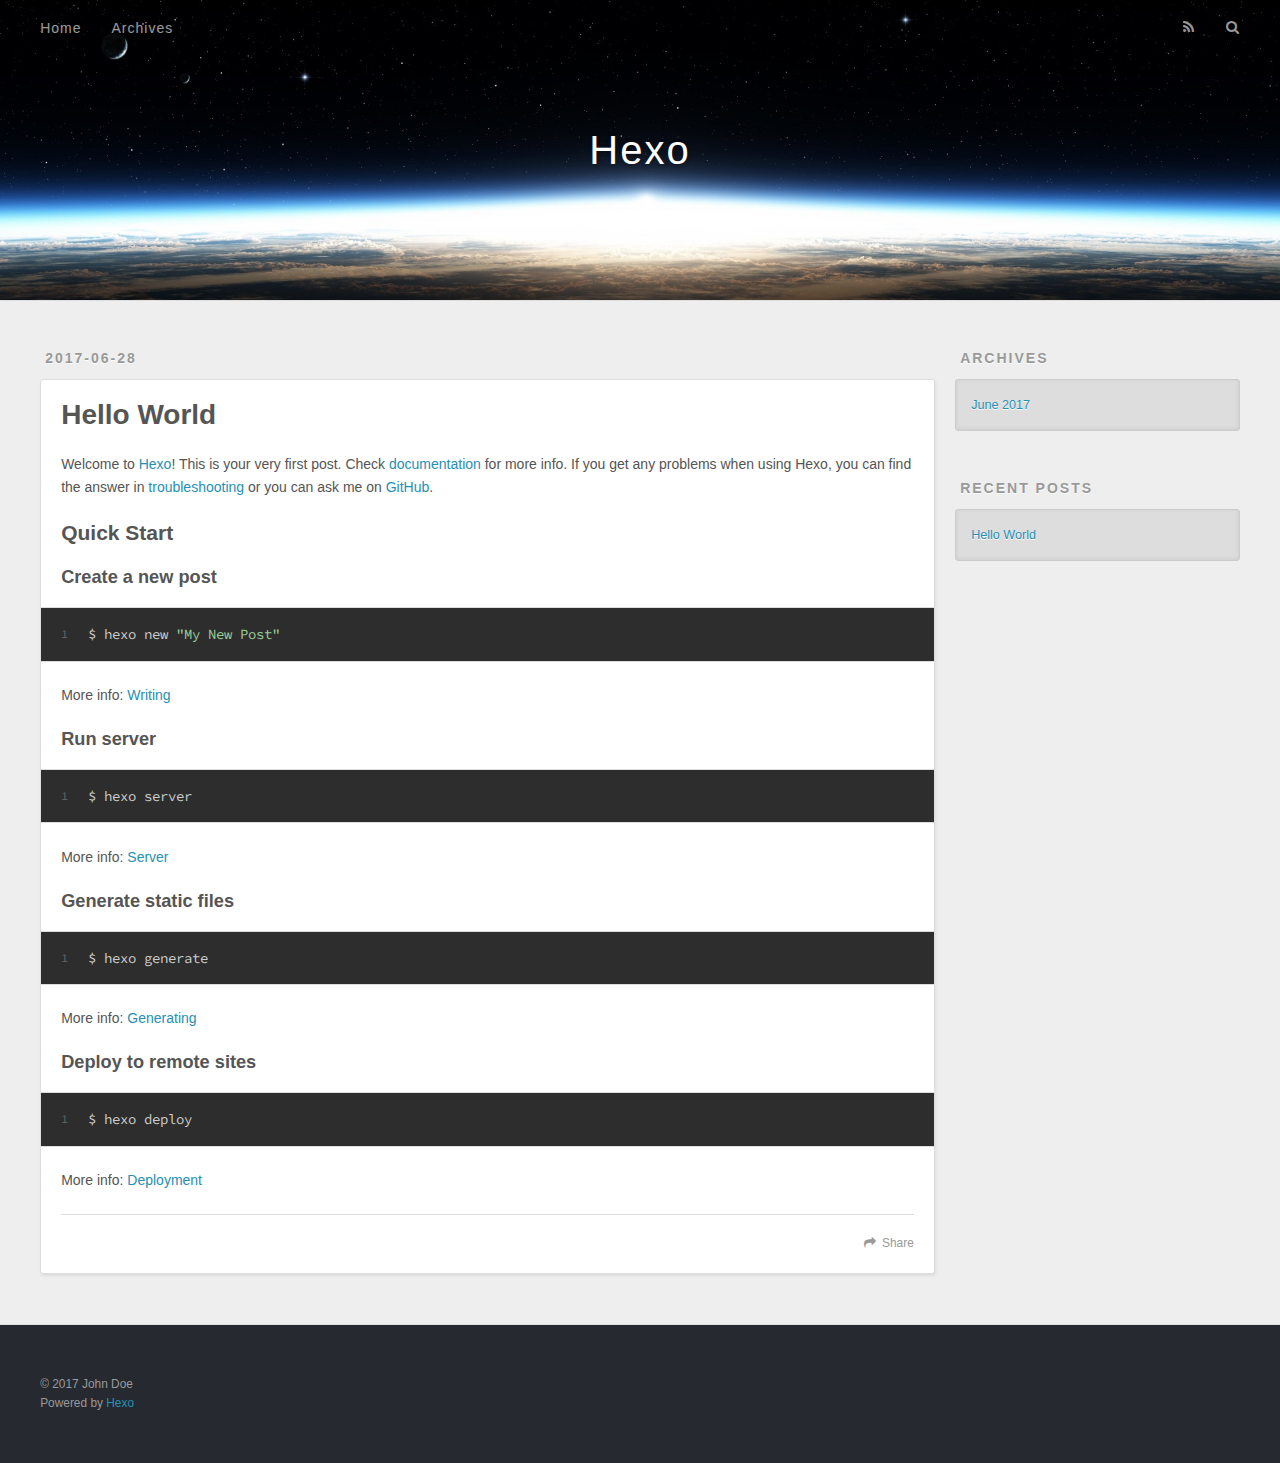
==== index.html @ e07c61ad "Site updated: 2017-06-28 13:56:45" ====
<!DOCTYPE html>
<html>
<head>
  <meta charset="utf-8">
  
  <title>Hexo</title>
  <meta name="viewport" content="width=device-width, initial-scale=1, maximum-scale=1">
  <meta property="og:type" content="website">
<meta property="og:title" content="Hexo">
<meta property="og:url" content="http://yoursite.com/index.html">
<meta property="og:site_name" content="Hexo">
<meta name="twitter:card" content="summary">
<meta name="twitter:title" content="Hexo">
  
    <link rel="alternate" href="/atom.xml" title="Hexo" type="application/atom+xml">
  
  
    <link rel="icon" href="/favicon.png">
  
  
    <link href="//fonts.googleapis.com/css?family=Source+Code+Pro" rel="stylesheet" type="text/css">
  
  <link rel="stylesheet" href="/css/style.css">
  

</head>

<body>
  <div id="container">
    <div id="wrap">
      <header id="header">
  <div id="banner"></div>
  <div id="header-outer" class="outer">
    <div id="header-title" class="inner">
      <h1 id="logo-wrap">
        <a href="/" id="logo">Hexo</a>
      </h1>
      
    </div>
    <div id="header-inner" class="inner">
      <nav id="main-nav">
        <a id="main-nav-toggle" class="nav-icon"></a>
        
          <a class="main-nav-link" href="/">Home</a>
        
          <a class="main-nav-link" href="/archives">Archives</a>
        
      </nav>
      <nav id="sub-nav">
        
          <a id="nav-rss-link" class="nav-icon" href="/atom.xml" title="RSS Feed"></a>
        
        <a id="nav-search-btn" class="nav-icon" title="Search"></a>
      </nav>
      <div id="search-form-wrap">
        <form action="//google.com/search" method="get" accept-charset="UTF-8" class="search-form"><input type="search" name="q" class="search-form-input" placeholder="Search"><button type="submit" class="search-form-submit">&#xF002;</button><input type="hidden" name="sitesearch" value="http://yoursite.com"></form>
      </div>
    </div>
  </div>
</header>
      <div class="outer">
        <section id="main">
  
    <article id="post-hello-world" class="article article-type-post" itemscope itemprop="blogPost">
  <div class="article-meta">
    <a href="/2017/06/28/hello-world/" class="article-date">
  <time datetime="2017-06-28T03:34:35.000Z" itemprop="datePublished">2017-06-28</time>
</a>
    
  </div>
  <div class="article-inner">
    
    
      <header class="article-header">
        
  
    <h1 itemprop="name">
      <a class="article-title" href="/2017/06/28/hello-world/">Hello World</a>
    </h1>
  

      </header>
    
    <div class="article-entry" itemprop="articleBody">
      
        <p>Welcome to <a href="https://hexo.io/" target="_blank" rel="external">Hexo</a>! This is your very first post. Check <a href="https://hexo.io/docs/" target="_blank" rel="external">documentation</a> for more info. If you get any problems when using Hexo, you can find the answer in <a href="https://hexo.io/docs/troubleshooting.html" target="_blank" rel="external">troubleshooting</a> or you can ask me on <a href="https://github.com/hexojs/hexo/issues" target="_blank" rel="external">GitHub</a>.</p>
<h2 id="Quick-Start"><a href="#Quick-Start" class="headerlink" title="Quick Start"></a>Quick Start</h2><h3 id="Create-a-new-post"><a href="#Create-a-new-post" class="headerlink" title="Create a new post"></a>Create a new post</h3><figure class="highlight bash"><table><tr><td class="gutter"><pre><div class="line">1</div></pre></td><td class="code"><pre><div class="line">$ hexo new <span class="string">"My New Post"</span></div></pre></td></tr></table></figure>
<p>More info: <a href="https://hexo.io/docs/writing.html" target="_blank" rel="external">Writing</a></p>
<h3 id="Run-server"><a href="#Run-server" class="headerlink" title="Run server"></a>Run server</h3><figure class="highlight bash"><table><tr><td class="gutter"><pre><div class="line">1</div></pre></td><td class="code"><pre><div class="line">$ hexo server</div></pre></td></tr></table></figure>
<p>More info: <a href="https://hexo.io/docs/server.html" target="_blank" rel="external">Server</a></p>
<h3 id="Generate-static-files"><a href="#Generate-static-files" class="headerlink" title="Generate static files"></a>Generate static files</h3><figure class="highlight bash"><table><tr><td class="gutter"><pre><div class="line">1</div></pre></td><td class="code"><pre><div class="line">$ hexo generate</div></pre></td></tr></table></figure>
<p>More info: <a href="https://hexo.io/docs/generating.html" target="_blank" rel="external">Generating</a></p>
<h3 id="Deploy-to-remote-sites"><a href="#Deploy-to-remote-sites" class="headerlink" title="Deploy to remote sites"></a>Deploy to remote sites</h3><figure class="highlight bash"><table><tr><td class="gutter"><pre><div class="line">1</div></pre></td><td class="code"><pre><div class="line">$ hexo deploy</div></pre></td></tr></table></figure>
<p>More info: <a href="https://hexo.io/docs/deployment.html" target="_blank" rel="external">Deployment</a></p>

      
    </div>
    <footer class="article-footer">
      <a data-url="http://yoursite.com/2017/06/28/hello-world/" data-id="cj4gl8yxt0000jnxdnpur14i6" class="article-share-link">Share</a>
      
      
    </footer>
  </div>
  
</article>


  

</section>
        
          <aside id="sidebar">
  
    

  
    

  
    
  
    
  <div class="widget-wrap">
    <h3 class="widget-title">Archives</h3>
    <div class="widget">
      <ul class="archive-list"><li class="archive-list-item"><a class="archive-list-link" href="/archives/2017/06/">June 2017</a></li></ul>
    </div>
  </div>


  
    
  <div class="widget-wrap">
    <h3 class="widget-title">Recent Posts</h3>
    <div class="widget">
      <ul>
        
          <li>
            <a href="/2017/06/28/hello-world/">Hello World</a>
          </li>
        
      </ul>
    </div>
  </div>

  
</aside>
        
      </div>
      <footer id="footer">
  
  <div class="outer">
    <div id="footer-info" class="inner">
      &copy; 2017 John Doe<br>
      Powered by <a href="http://hexo.io/" target="_blank">Hexo</a>
    </div>
  </div>
</footer>
    </div>
    <nav id="mobile-nav">
  
    <a href="/" class="mobile-nav-link">Home</a>
  
    <a href="/archives" class="mobile-nav-link">Archives</a>
  
</nav>
    

<script src="//ajax.googleapis.com/ajax/libs/jquery/2.0.3/jquery.min.js"></script>


  <link rel="stylesheet" href="/fancybox/jquery.fancybox.css">
  <script src="/fancybox/jquery.fancybox.pack.js"></script>


<script src="/js/script.js"></script>

  </div>
</body>
</html>
---- css/style.css ----
body {
  width: 100%;
}
body:before,
body:after {
  content: "";
  display: table;
}
body:after {
  clear: both;
}
html,
body,
div,
span,
applet,
object,
iframe,
h1,
h2,
h3,
h4,
h5,
h6,
p,
blockquote,
pre,
a,
abbr,
acronym,
address,
big,
cite,
code,
del,
dfn,
em,
img,
ins,
kbd,
q,
s,
samp,
small,
strike,
strong,
sub,
sup,
tt,
var,
dl,
dt,
dd,
ol,
ul,
li,
fieldset,
form,
label,
legend,
table,
caption,
tbody,
tfoot,
thead,
tr,
th,
td {
  margin: 0;
  padding: 0;
  border: 0;
  outline: 0;
  font-weight: inherit;
  font-style: inherit;
  font-family: inherit;
  font-size: 100%;
  vertical-align: baseline;
}
body {
  line-height: 1;
  color: #000;
  background: #fff;
}
ol,
ul {
  list-style: none;
}
table {
  border-collapse: separate;
  border-spacing: 0;
  vertical-align: middle;
}
caption,
th,
td {
  text-align: left;
  font-weight: normal;
  vertical-align: middle;
}
a img {
  border: none;
}
input,
button {
  margin: 0;
  padding: 0;
}
input::-moz-focus-inner,
button::-moz-focus-inner {
  border: 0;
  padding: 0;
}
@font-face {
  font-family: FontAwesome;
  font-style: normal;
  font-weight: normal;
  src: url("fonts/fontawesome-webfont.eot?v=#4.0.3");
  src: url("fonts/fontawesome-webfont.eot?#iefix&v=#4.0.3") format("embedded-opentype"), url("fonts/fontawesome-webfont.woff?v=#4.0.3") format("woff"), url("fonts/fontawesome-webfont.ttf?v=#4.0.3") format("truetype"), url("fonts/fontawesome-webfont.svg#fontawesomeregular?v=#4.0.3") format("svg");
}
html,
body,
#container {
  height: 100%;
}
body {
  background: #eee;
  font: 14px "Helvetica Neue", Helvetica, Arial, sans-serif;
  -webkit-text-size-adjust: 100%;
}
.outer {
  max-width: 1220px;
  margin: 0 auto;
  padding: 0 20px;
}
.outer:before,
.outer:after {
  content: "";
  display: table;
}
.outer:after {
  clear: both;
}
.inner {
  display: inline;
  float: left;
  width: 98.33333333333333%;
  margin: 0 0.833333333333333%;
}
.left,
.alignleft {
  float: left;
}
.right,
.alignright {
  float: right;
}
.clear {
  clear: both;
}
#container {
  position: relative;
}
.mobile-nav-on {
  overflow: hidden;
}
#wrap {
  height: 100%;
  width: 100%;
  position: absolute;
  top: 0;
  left: 0;
  -webkit-transition: 0.2s ease-out;
  -moz-transition: 0.2s ease-out;
  -ms-transition: 0.2s ease-out;
  transition: 0.2s ease-out;
  z-index: 1;
  background: #eee;
}
.mobile-nav-on #wrap {
  left: 280px;
}
@media screen and (min-width: 768px) {
  #main {
    display: inline;
    float: left;
    width: 73.33333333333333%;
    margin: 0 0.833333333333333%;
  }
}
.article-date,
.article-category-link,
.archive-year,
.widget-title {
  text-decoration: none;
  text-transform: uppercase;
  letter-spacing: 2px;
  color: #999;
  margin-bottom: 1em;
  margin-left: 5px;
  line-height: 1em;
  text-shadow: 0 1px #fff;
  font-weight: bold;
}
.article-inner,
.archive-article-inner {
  background: #fff;
  -webkit-box-shadow: 1px 2px 3px #ddd;
  box-shadow: 1px 2px 3px #ddd;
  border: 1px solid #ddd;
  border-radius: 3px;
}
.article-entry h1,
.widget h1 {
  font-size: 2em;
}
.article-entry h2,
.widget h2 {
  font-size: 1.5em;
}
.article-entry h3,
.widget h3 {
  font-size: 1.3em;
}
.article-entry h4,
.widget h4 {
  font-size: 1.2em;
}
.article-entry h5,
.widget h5 {
  font-size: 1em;
}
.article-entry h6,
.widget h6 {
  font-size: 1em;
  color: #999;
}
.article-entry hr,
.widget hr {
  border: 1px dashed #ddd;
}
.article-entry strong,
.widget strong {
  font-weight: bold;
}
.article-entry em,
.widget em,
.article-entry cite,
.widget cite {
  font-style: italic;
}
.article-entry sup,
.widget sup,
.article-entry sub,
.widget sub {
  font-size: 0.75em;
  line-height: 0;
  position: relative;
  vertical-align: baseline;
}
.article-entry sup,
.widget sup {
  top: -0.5em;
}
.article-entry sub,
.widget sub {
  bottom: -0.2em;
}
.article-entry small,
.widget small {
  font-size: 0.85em;
}
.article-entry acronym,
.widget acronym,
.article-entry abbr,
.widget abbr {
  border-bottom: 1px dotted;
}
.article-entry ul,
.widget ul,
.article-entry ol,
.widget ol,
.article-entry dl,
.widget dl {
  margin: 0 20px;
  line-height: 1.6em;
}
.article-entry ul ul,
.widget ul ul,
.article-entry ol ul,
.widget ol ul,
.article-entry ul ol,
.widget ul ol,
.article-entry ol ol,
.widget ol ol {
  margin-top: 0;
  margin-bottom: 0;
}
.article-entry ul,
.widget ul {
  list-style: disc;
}
.article-entry ol,
.widget ol {
  list-style: decimal;
}
.article-entry dt,
.widget dt {
  font-weight: bold;
}
#header {
  height: 300px;
  position: relative;
  border-bottom: 1px solid #ddd;
}
#header:before,
#header:after {
  content: "";
  position: absolute;
  left: 0;
  right: 0;
  height: 40px;
}
#header:before {
  top: 0;
  background: -webkit-linear-gradient(rgba(0,0,0,0.2), transparent);
  background: -moz-linear-gradient(rgba(0,0,0,0.2), transparent);
  background: -ms-linear-gradient(rgba(0,0,0,0.2), transparent);
  background: linear-gradient(rgba(0,0,0,0.2), transparent);
}
#header:after {
  bottom: 0;
  background: -webkit-linear-gradient(transparent, rgba(0,0,0,0.2));
  background: -moz-linear-gradient(transparent, rgba(0,0,0,0.2));
  background: -ms-linear-gradient(transparent, rgba(0,0,0,0.2));
  background: linear-gradient(transparent, rgba(0,0,0,0.2));
}
#header-outer {
  height: 100%;
  position: relative;
}
#header-inner {
  position: relative;
  overflow: hidden;
}
#banner {
  position: absolute;
  top: 0;
  left: 0;
  width: 100%;
  height: 100%;
  background: url("images/banner.jpg") center #000;
  -webkit-background-size: cover;
  -moz-background-size: cover;
  background-size: cover;
  z-index: -1;
}
#header-title {
  text-align: center;
  height: 40px;
  position: absolute;
  top: 50%;
  left: 0;
  margin-top: -20px;
}
#logo,
#subtitle {
  text-decoration: none;
  color: #fff;
  font-weight: 300;
  text-shadow: 0 1px 4px rgba(0,0,0,0.3);
}
#logo {
  font-size: 40px;
  line-height: 40px;
  letter-spacing: 2px;
}
#subtitle {
  font-size: 16px;
  line-height: 16px;
  letter-spacing: 1px;
}
#subtitle-wrap {
  margin-top: 16px;
}
#main-nav {
  float: left;
  margin-left: -15px;
}
.nav-icon,
.main-nav-link {
  float: left;
  color: #fff;
  opacity: 0.6;
  text-decoration: none;
  text-shadow: 0 1px rgba(0,0,0,0.2);
  -webkit-transition: opacity 0.2s;
  -moz-transition: opacity 0.2s;
  -ms-transition: opacity 0.2s;
  transition: opacity 0.2s;
  display: block;
  padding: 20px 15px;
}
.nav-icon:hover,
.main-nav-link:hover {
  opacity: 1;
}
.nav-icon {
  font-family: FontAwesome;
  text-align: center;
  font-size: 14px;
  width: 14px;
  height: 14px;
  padding: 20px 15px;
  position: relative;
  cursor: pointer;
}
.main-nav-link {
  font-weight: 300;
  letter-spacing: 1px;
}
@media screen and (max-width: 479px) {
  .main-nav-link {
    display: none;
  }
}
#main-nav-toggle {
  display: none;
}
#main-nav-toggle:before {
  content: "\f0c9";
}
@media screen and (max-width: 479px) {
  #main-nav-toggle {
    display: block;
  }
}
#sub-nav {
  float: right;
  margin-right: -15px;
}
#nav-rss-link:before {
  content: "\f09e";
}
#nav-search-btn:before {
  content: "\f002";
}
#search-form-wrap {
  position: absolute;
  top: 15px;
  width: 150px;
  height: 30px;
  right: -150px;
  opacity: 0;
  -webkit-transition: 0.2s ease-out;
  -moz-transition: 0.2s ease-out;
  -ms-transition: 0.2s ease-out;
  transition: 0.2s ease-out;
}
#search-form-wrap.on {
  opacity: 1;
  right: 0;
}
@media screen and (max-width: 479px) {
  #search-form-wrap {
    width: 100%;
    right: -100%;
  }
}
.search-form {
  position: absolute;
  top: 0;
  left: 0;
  right: 0;
  background: #fff;
  padding: 5px 15px;
  border-radius: 15px;
  -webkit-box-shadow: 0 0 10px rgba(0,0,0,0.3);
  box-shadow: 0 0 10px rgba(0,0,0,0.3);
}
.search-form-input {
  border: none;
  background: none;
  color: #555;
  width: 100%;
  font: 13px "Helvetica Neue", Helvetica, Arial, sans-serif;
  outline: none;
}
.search-form-input::-webkit-search-results-decoration,
.search-form-input::-webkit-search-cancel-button {
  -webkit-appearance: none;
}
.search-form-submit {
  position: absolute;
  top: 50%;
  right: 10px;
  margin-top: -7px;
  font: 13px FontAwesome;
  border: none;
  background: none;
  color: #bbb;
  cursor: pointer;
}
.search-form-submit:hover,
.search-form-submit:focus {
  color: #777;
}
.article {
  margin: 50px 0;
}
.article-inner {
  overflow: hidden;
}
.article-meta:before,
.article-meta:after {
  content: "";
  display: table;
}
.article-meta:after {
  clear: both;
}
.article-date {
  float: left;
}
.article-category {
  float: left;
  line-height: 1em;
  color: #ccc;
  text-shadow: 0 1px #fff;
  margin-left: 8px;
}
.article-category:before {
  content: "\2022";
}
.article-category-link {
  margin: 0 12px 1em;
}
.article-header {
  padding: 20px 20px 0;
}
.article-title {
  text-decoration: none;
  font-size: 2em;
  font-weight: bold;
  color: #555;
  line-height: 1.1em;
  -webkit-transition: color 0.2s;
  -moz-transition: color 0.2s;
  -ms-transition: color 0.2s;
  transition: color 0.2s;
}
a.article-title:hover {
  color: #258fb8;
}
.article-entry {
  color: #555;
  padding: 0 20px;
}
.article-entry:before,
.article-entry:after {
  content: "";
  display: table;
}
.article-entry:after {
  clear: both;
}
.article-entry p,
.article-entry table {
  line-height: 1.6em;
  margin: 1.6em 0;
}
.article-entry h1,
.article-entry h2,
.article-entry h3,
.article-entry h4,
.article-entry h5,
.article-entry h6 {
  font-weight: bold;
}
.article-entry h1,
.article-entry h2,
.article-entry h3,
.article-entry h4,
.article-entry h5,
.article-entry h6 {
  line-height: 1.1em;
  margin: 1.1em 0;
}
.article-entry a {
  color: #258fb8;
  text-decoration: none;
}
.article-entry a:hover {
  text-decoration: underline;
}
.article-entry ul,
.article-entry ol,
.article-entry dl {
  margin-top: 1.6em;
  margin-bottom: 1.6em;
}
.article-entry img,
.article-entry video {
  max-width: 100%;
  height: auto;
  display: block;
  margin: auto;
}
.article-entry iframe {
  border: none;
}
.article-entry table {
  width: 100%;
  border-collapse: collapse;
  border-spacing: 0;
}
.article-entry th {
  font-weight: bold;
  border-bottom: 3px solid #ddd;
  padding-bottom: 0.5em;
}
.article-entry td {
  border-bottom: 1px solid #ddd;
  padding: 10px 0;
}
.article-entry blockquote {
  font-family: Georgia, "Times New Roman", serif;
  font-size: 1.4em;
  margin: 1.6em 20px;
  text-align: center;
}
.article-entry blockquote footer {
  font-size: 14px;
  margin: 1.6em 0;
  font-family: "Helvetica Neue", Helvetica, Arial, sans-serif;
}
.article-entry blockquote footer cite:before {
  content: "—";
  padding: 0 0.5em;
}
.article-entry .pullquote {
  text-align: left;
  width: 45%;
  margin: 0;
}
.article-entry .pullquote.left {
  margin-left: 0.5em;
  margin-right: 1em;
}
.article-entry .pullquote.right {
  margin-right: 0.5em;
  margin-left: 1em;
}
.article-entry .caption {
  color: #999;
  display: block;
  font-size: 0.9em;
  margin-top: 0.5em;
  position: relative;
  text-align: center;
}
.article-entry .video-container {
  position: relative;
  padding-top: 56.25%;
  height: 0;
  overflow: hidden;
}
.article-entry .video-container iframe,
.article-entry .video-container object,
.article-entry .video-container embed {
  position: absolute;
  top: 0;
  left: 0;
  width: 100%;
  height: 100%;
  margin-top: 0;
}
.article-more-link a {
  display: inline-block;
  line-height: 1em;
  padding: 6px 15px;
  border-radius: 15px;
  background: #eee;
  color: #999;
  text-shadow: 0 1px #fff;
  text-decoration: none;
}
.article-more-link a:hover {
  background: #258fb8;
  color: #fff;
  text-decoration: none;
  text-shadow: 0 1px #1e7293;
}
.article-footer {
  font-size: 0.85em;
  line-height: 1.6em;
  border-top: 1px solid #ddd;
  padding-top: 1.6em;
  margin: 0 20px 20px;
}
.article-footer:before,
.article-footer:after {
  content: "";
  display: table;
}
.article-footer:after {
  clear: both;
}
.article-footer a {
  color: #999;
  text-decoration: none;
}
.article-footer a:hover {
  color: #555;
}
.article-tag-list-item {
  float: left;
  margin-right: 10px;
}
.article-tag-list-link:before {
  content: "#";
}
.article-comment-link {
  float: right;
}
.article-comment-link:before {
  content: "\f075";
  font-family: FontAwesome;
  padding-right: 8px;
}
.article-share-link {
  cursor: pointer;
  float: right;
  margin-left: 20px;
}
.article-share-link:before {
  content: "\f064";
  font-family: FontAwesome;
  padding-right: 6px;
}
#article-nav {
  position: relative;
}
#article-nav:before,
#article-nav:after {
  content: "";
  display: table;
}
#article-nav:after {
  clear: both;
}
@media screen and (min-width: 768px) {
  #article-nav {
    margin: 50px 0;
  }
  #article-nav:before {
    width: 8px;
    height: 8px;
    position: absolute;
    top: 50%;
    left: 50%;
    margin-top: -4px;
    margin-left: -4px;
    content: "";
    border-radius: 50%;
    background: #ddd;
    -webkit-box-shadow: 0 1px 2px #fff;
    box-shadow: 0 1px 2px #fff;
  }
}
.article-nav-link-wrap {
  text-decoration: none;
  text-shadow: 0 1px #fff;
  color: #999;
  -webkit-box-sizing: border-box;
  -moz-box-sizing: border-box;
  box-sizing: border-box;
  margin-top: 50px;
  text-align: center;
  display: block;
}
.article-nav-link-wrap:hover {
  color: #555;
}
@media screen and (min-width: 768px) {
  .article-nav-link-wrap {
    width: 50%;
    margin-top: 0;
  }
}
@media screen and (min-width: 768px) {
  #article-nav-newer {
    float: left;
    text-align: right;
    padding-right: 20px;
  }
}
@media screen and (min-width: 768px) {
  #article-nav-older {
    float: right;
    text-align: left;
    padding-left: 20px;
  }
}
.article-nav-caption {
  text-transform: uppercase;
  letter-spacing: 2px;
  color: #ddd;
  line-height: 1em;
  font-weight: bold;
}
#article-nav-newer .article-nav-caption {
  margin-right: -2px;
}
.article-nav-title {
  font-size: 0.85em;
  line-height: 1.6em;
  margin-top: 0.5em;
}
.article-share-box {
  position: absolute;
  display: none;
  background: #fff;
  -webkit-box-shadow: 1px 2px 10px rgba(0,0,0,0.2);
  box-shadow: 1px 2px 10px rgba(0,0,0,0.2);
  border-radius: 3px;
  margin-left: -145px;
  overflow: hidden;
  z-index: 1;
}
.article-share-box.on {
  display: block;
}
.article-share-input {
  width: 100%;
  background: none;
  -webkit-box-sizing: border-box;
  -moz-box-sizing: border-box;
  box-sizing: border-box;
  font: 14px "Helvetica Neue", Helvetica, Arial, sans-serif;
  padding: 0 15px;
  color: #555;
  outline: none;
  border: 1px solid #ddd;
  border-radius: 3px 3px 0 0;
  height: 36px;
  line-height: 36px;
}
.article-share-links {
  background: #eee;
}
.article-share-links:before,
.article-share-links:after {
  content: "";
  display: table;
}
.article-share-links:after {
  clear: both;
}
.article-share-twitter,
.article-share-facebook,
.article-share-pinterest,
.article-share-google {
  width: 50px;
  height: 36px;
  display: block;
  float: left;
  position: relative;
  color: #999;
  text-shadow: 0 1px #fff;
}
.article-share-twitter:before,
.article-share-facebook:before,
.article-share-pinterest:before,
.article-share-google:before {
  font-size: 20px;
  font-family: FontAwesome;
  width: 20px;
  height: 20px;
  position: absolute;
  top: 50%;
  left: 50%;
  margin-top: -10px;
  margin-left: -10px;
  text-align: center;
}
.article-share-twitter:hover,
.article-share-facebook:hover,
.article-share-pinterest:hover,
.article-share-google:hover {
  color: #fff;
}
.article-share-twitter:before {
  content: "\f099";
}
.article-share-twitter:hover {
  background: #00aced;
  text-shadow: 0 1px #008abe;
}
.article-share-facebook:before {
  content: "\f09a";
}
.article-share-facebook:hover {
  background: #3b5998;
  text-shadow: 0 1px #2f477a;
}
.article-share-pinterest:before {
  content: "\f0d2";
}
.article-share-pinterest:hover {
  background: #cb2027;
  text-shadow: 0 1px #a21a1f;
}
.article-share-google:before {
  content: "\f0d5";
}
.article-share-google:hover {
  background: #dd4b39;
  text-shadow: 0 1px #be3221;
}
.article-gallery {
  background: #000;
  position: relative;
}
.article-gallery-photos {
  position: relative;
  overflow: hidden;
}
.article-gallery-img {
  display: none;
  max-width: 100%;
}
.article-gallery-img:first-child {
  display: block;
}
.article-gallery-img.loaded {
  position: absolute;
  display: block;
}
.article-gallery-img img {
  display: block;
  max-width: 100%;
  margin: 0 auto;
}
#comments {
  background: #fff;
  -webkit-box-shadow: 1px 2px 3px #ddd;
  box-shadow: 1px 2px 3px #ddd;
  padding: 20px;
  border: 1px solid #ddd;
  border-radius: 3px;
  margin: 50px 0;
}
#comments a {
  color: #258fb8;
}
.archives-wrap {
  margin: 50px 0;
}
.archives:before,
.archives:after {
  content: "";
  display: table;
}
.archives:after {
  clear: both;
}
.archive-year-wrap {
  margin-bottom: 1em;
}
.archives {
  -webkit-column-gap: 10px;
  -moz-column-gap: 10px;
  column-gap: 10px;
}
@media screen and (min-width: 480px) and (max-width: 767px) {
  .archives {
    -webkit-column-count: 2;
    -moz-column-count: 2;
    column-count: 2;
  }
}
@media screen and (min-width: 768px) {
  .archives {
    -webkit-column-count: 3;
    -moz-column-count: 3;
    column-count: 3;
  }
}
.archive-article {
  -webkit-column-break-inside: avoid;
  page-break-inside: avoid;
  overflow: hidden;
  break-inside: avoid-column;
}
.archive-article-inner {
  padding: 10px;
  margin-bottom: 15px;
}
.archive-article-title {
  text-decoration: none;
  font-weight: bold;
  color: #555;
  -webkit-transition: color 0.2s;
  -moz-transition: color 0.2s;
  -ms-transition: color 0.2s;
  transition: color 0.2s;
  line-height: 1.6em;
}
.archive-article-title:hover {
  color: #258fb8;
}
.archive-article-footer {
  margin-top: 1em;
}
.archive-article-date {
  color: #999;
  text-decoration: none;
  font-size: 0.85em;
  line-height: 1em;
  margin-bottom: 0.5em;
  display: block;
}
#page-nav {
  margin: 50px auto;
  background: #fff;
  -webkit-box-shadow: 1px 2px 3px #ddd;
  box-shadow: 1px 2px 3px #ddd;
  border: 1px solid #ddd;
  border-radius: 3px;
  text-align: center;
  color: #999;
  overflow: hidden;
}
#page-nav:before,
#page-nav:after {
  content: "";
  display: table;
}
#page-nav:after {
  clear: both;
}
#page-nav a,
#page-nav span {
  padding: 10px 20px;
  line-height: 1;
  height: 2ex;
}
#page-nav a {
  color: #999;
  text-decoration: none;
}
#page-nav a:hover {
  background: #999;
  color: #fff;
}
#page-nav .prev {
  float: left;
}
#page-nav .next {
  float: right;
}
#page-nav .page-number {
  display: inline-block;
}
@media screen and (max-width: 479px) {
  #page-nav .page-number {
    display: none;
  }
}
#page-nav .current {
  color: #555;
  font-weight: bold;
}
#page-nav .space {
  color: #ddd;
}
#footer {
  background: #262a30;
  padding: 50px 0;
  border-top: 1px solid #ddd;
  color: #999;
}
#footer a {
  color: #258fb8;
  text-decoration: none;
}
#footer a:hover {
  text-decoration: underline;
}
#footer-info {
  line-height: 1.6em;
  font-size: 0.85em;
}
.article-entry pre,
.article-entry .highlight {
  background: #2d2d2d;
  margin: 0 -20px;
  padding: 15px 20px;
  border-style: solid;
  border-color: #ddd;
  border-width: 1px 0;
  overflow: auto;
  color: #ccc;
  line-height: 22.400000000000002px;
}
.article-entry .highlight .gutter pre,
.article-entry .gist .gist-file .gist-data .line-numbers {
  color: #666;
  font-size: 0.85em;
}
.article-entry pre,
.article-entry code {
  font-family: "Source Code Pro", Consolas, Monaco, Menlo, Consolas, monospace;
}
.article-entry code {
  background: #eee;
  text-shadow: 0 1px #fff;
  padding: 0 0.3em;
}
.article-entry pre code {
  background: none;
  text-shadow: none;
  padding: 0;
}
.article-entry .highlight pre {
  border: none;
  margin: 0;
  padding: 0;
}
.article-entry .highlight table {
  margin: 0;
  width: auto;
}
.article-entry .highlight td {
  border: none;
  padding: 0;
}
.article-entry .highlight figcaption {
  font-size: 0.85em;
  color: #999;
  line-height: 1em;
  margin-bottom: 1em;
}
.article-entry .highlight figcaption:before,
.article-entry .highlight figcaption:after {
  content: "";
  display: table;
}
.article-entry .highlight figcaption:after {
  clear: both;
}
.article-entry .highlight figcaption a {
  float: right;
}
.article-entry .highlight .gutter pre {
  text-align: right;
  padding-right: 20px;
}
.article-entry .highlight .line {
  height: 22.400000000000002px;
}
.article-entry .highlight .line.marked {
  background: #515151;
}
.article-entry .gist {
  margin: 0 -20px;
  border-style: solid;
  border-color: #ddd;
  border-width: 1px 0;
  background: #2d2d2d;
  padding: 15px 20px 15px 0;
}
.article-entry .gist .gist-file {
  border: none;
  font-family: "Source Code Pro", Consolas, Monaco, Menlo, Consolas, monospace;
  margin: 0;
}
.article-entry .gist .gist-file .gist-data {
  background: none;
  border: none;
}
.article-entry .gist .gist-file .gist-data .line-numbers {
  background: none;
  border: none;
  padding: 0 20px 0 0;
}
.article-entry .gist .gist-file .gist-data .line-data {
  padding: 0 !important;
}
.article-entry .gist .gist-file .highlight {
  margin: 0;
  padding: 0;
  border: none;
}
.article-entry .gist .gist-file .gist-meta {
  background: #2d2d2d;
  color: #999;
  font: 0.85em "Helvetica Neue", Helvetica, Arial, sans-serif;
  text-shadow: 0 0;
  padding: 0;
  margin-top: 1em;
  margin-left: 20px;
}
.article-entry .gist .gist-file .gist-meta a {
  color: #258fb8;
  font-weight: normal;
}
.article-entry .gist .gist-file .gist-meta a:hover {
  text-decoration: underline;
}
pre .comment,
pre .title {
  color: #999;
}
pre .variable,
pre .attribute,
pre .tag,
pre .regexp,
pre .ruby .constant,
pre .xml .tag .title,
pre .xml .pi,
pre .xml .doctype,
pre .html .doctype,
pre .css .id,
pre .css .class,
pre .css .pseudo {
  color: #f2777a;
}
pre .number,
pre .preprocessor,
pre .built_in,
pre .literal,
pre .params,
pre .constant {
  color: #f99157;
}
pre .class,
pre .ruby .class .title,
pre .css .rules .attribute {
  color: #9c9;
}
pre .string,
pre .value,
pre .inheritance,
pre .header,
pre .ruby .symbol,
pre .xml .cdata {
  color: #9c9;
}
pre .css .hexcolor {
  color: #6cc;
}
pre .function,
pre .python .decorator,
pre .python .title,
pre .ruby .function .title,
pre .ruby .title .keyword,
pre .perl .sub,
pre .javascript .title,
pre .coffeescript .title {
  color: #69c;
}
pre .keyword,
pre .javascript .function {
  color: #c9c;
}
@media screen and (max-width: 479px) {
  #mobile-nav {
    position: absolute;
    top: 0;
    left: 0;
    width: 280px;
    height: 100%;
    background: #191919;
    border-right: 1px solid #fff;
  }
}
@media screen and (max-width: 479px) {
  .mobile-nav-link {
    display: block;
    color: #999;
    text-decoration: none;
    padding: 15px 20px;
    font-weight: bold;
  }
  .mobile-nav-link:hover {
    color: #fff;
  }
}
@media screen and (min-width: 768px) {
  #sidebar {
    display: inline;
    float: left;
    width: 23.333333333333332%;
    margin: 0 0.833333333333333%;
  }
}
.widget-wrap {
  margin: 50px 0;
}
.widget {
  color: #777;
  text-shadow: 0 1px #fff;
  background: #ddd;
  -webkit-box-shadow: 0 -1px 4px #ccc inset;
  box-shadow: 0 -1px 4px #ccc inset;
  border: 1px solid #ccc;
  padding: 15px;
  border-radius: 3px;
}
.widget a {
  color: #258fb8;
  text-decoration: none;
}
.widget a:hover {
  text-decoration: underline;
}
.widget ul ul,
.widget ol ul,
.widget dl ul,
.widget ul ol,
.widget ol ol,
.widget dl ol,
.widget ul dl,
.widget ol dl,
.widget dl dl {
  margin-left: 15px;
  list-style: disc;
}
.widget {
  line-height: 1.6em;
  word-wrap: break-word;
  font-size: 0.9em;
}
.widget ul,
.widget ol {
  list-style: none;
  margin: 0;
}
.widget ul ul,
.widget ol ul,
.widget ul ol,
.widget ol ol {
  margin: 0 20px;
}
.widget ul ul,
.widget ol ul {
  list-style: disc;
}
.widget ul ol,
.widget ol ol {
  list-style: decimal;
}
.category-list-count,
.tag-list-count,
.archive-list-count {
  padding-left: 5px;
  color: #999;
  font-size: 0.85em;
}
.category-list-count:before,
.tag-list-count:before,
.archive-list-count:before {
  content: "(";
}
.category-list-count:after,
.tag-list-count:after,
.archive-list-count:after {
  content: ")";
}
.tagcloud a {
  margin-right: 5px;
  display: inline-block;
}
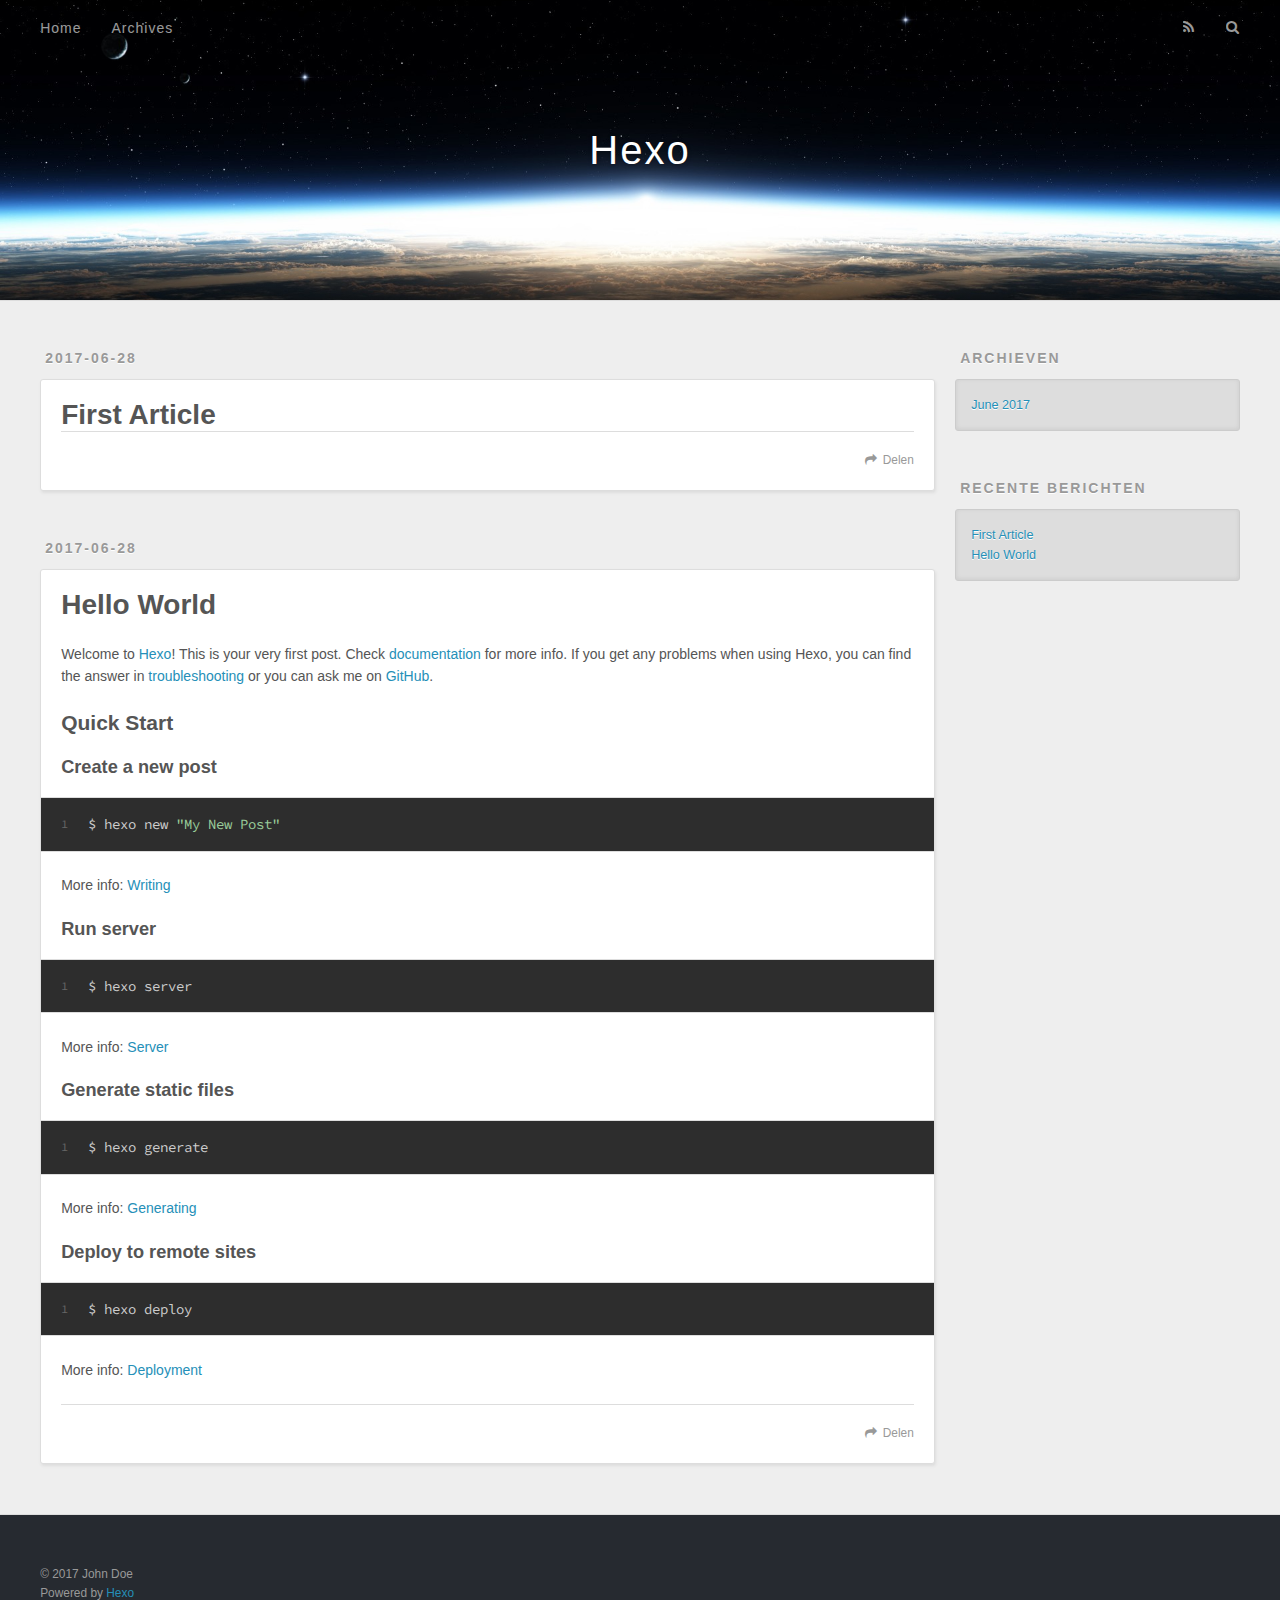
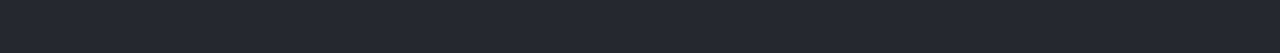
==== commit b53953d0: "Site updated: 2017-06-28 14:08:12" ====
--- a/index.html
+++ b/index.html
@@ -50,7 +50,7 @@
         
           <a id="nav-rss-link" class="nav-icon" href="/atom.xml" title="RSS Feed"></a>
         
-        <a id="nav-search-btn" class="nav-icon" title="Search"></a>
+        <a id="nav-search-btn" class="nav-icon" title="Zoeken"></a>
       </nav>
       <div id="search-form-wrap">
         <form action="//google.com/search" method="get" accept-charset="UTF-8" class="search-form"><input type="search" name="q" class="search-form-input" placeholder="Search"><button type="submit" class="search-form-submit">&#xF002;</button><input type="hidden" name="sitesearch" value="http://yoursite.com"></form>
@@ -60,6 +60,42 @@
 </header>
       <div class="outer">
         <section id="main">
+  
+    <article id="post-First-Article" class="article article-type-post" itemscope itemprop="blogPost">
+  <div class="article-meta">
+    <a href="/2017/06/28/First-Article/" class="article-date">
+  <time datetime="2017-06-28T05:59:08.000Z" itemprop="datePublished">2017-06-28</time>
+</a>
+    
+  </div>
+  <div class="article-inner">
+    
+    
+      <header class="article-header">
+        
+  
+    <h1 itemprop="name">
+      <a class="article-title" href="/2017/06/28/First-Article/">First Article</a>
+    </h1>
+  
+
+      </header>
+    
+    <div class="article-entry" itemprop="articleBody">
+      
+        
+      
+    </div>
+    <footer class="article-footer">
+      <a data-url="http://yoursite.com/2017/06/28/First-Article/" data-id="cj4glnohu0001lpxd4lexwc1d" class="article-share-link">Delen</a>
+      
+      
+    </footer>
+  </div>
+  
+</article>
+
+
   
     <article id="post-hello-world" class="article article-type-post" itemscope itemprop="blogPost">
   <div class="article-meta">
@@ -96,7 +132,7 @@
       
     </div>
     <footer class="article-footer">
-      <a data-url="http://yoursite.com/2017/06/28/hello-world/" data-id="cj4gl8yxt0000jnxdnpur14i6" class="article-share-link">Share</a>
+      <a data-url="http://yoursite.com/2017/06/28/hello-world/" data-id="cj4glnohp0000lpxdyxozum39" class="article-share-link">Delen</a>
       
       
     </footer>
@@ -121,7 +157,7 @@
   
     
   <div class="widget-wrap">
-    <h3 class="widget-title">Archives</h3>
+    <h3 class="widget-title">Archieven</h3>
     <div class="widget">
       <ul class="archive-list"><li class="archive-list-item"><a class="archive-list-link" href="/archives/2017/06/">June 2017</a></li></ul>
     </div>
@@ -131,9 +167,13 @@
   
     
   <div class="widget-wrap">
-    <h3 class="widget-title">Recent Posts</h3>
+    <h3 class="widget-title">Recente berichten</h3>
     <div class="widget">
       <ul>
+        
+          <li>
+            <a href="/2017/06/28/First-Article/">First Article</a>
+          </li>
         
           <li>
             <a href="/2017/06/28/hello-world/">Hello World</a>
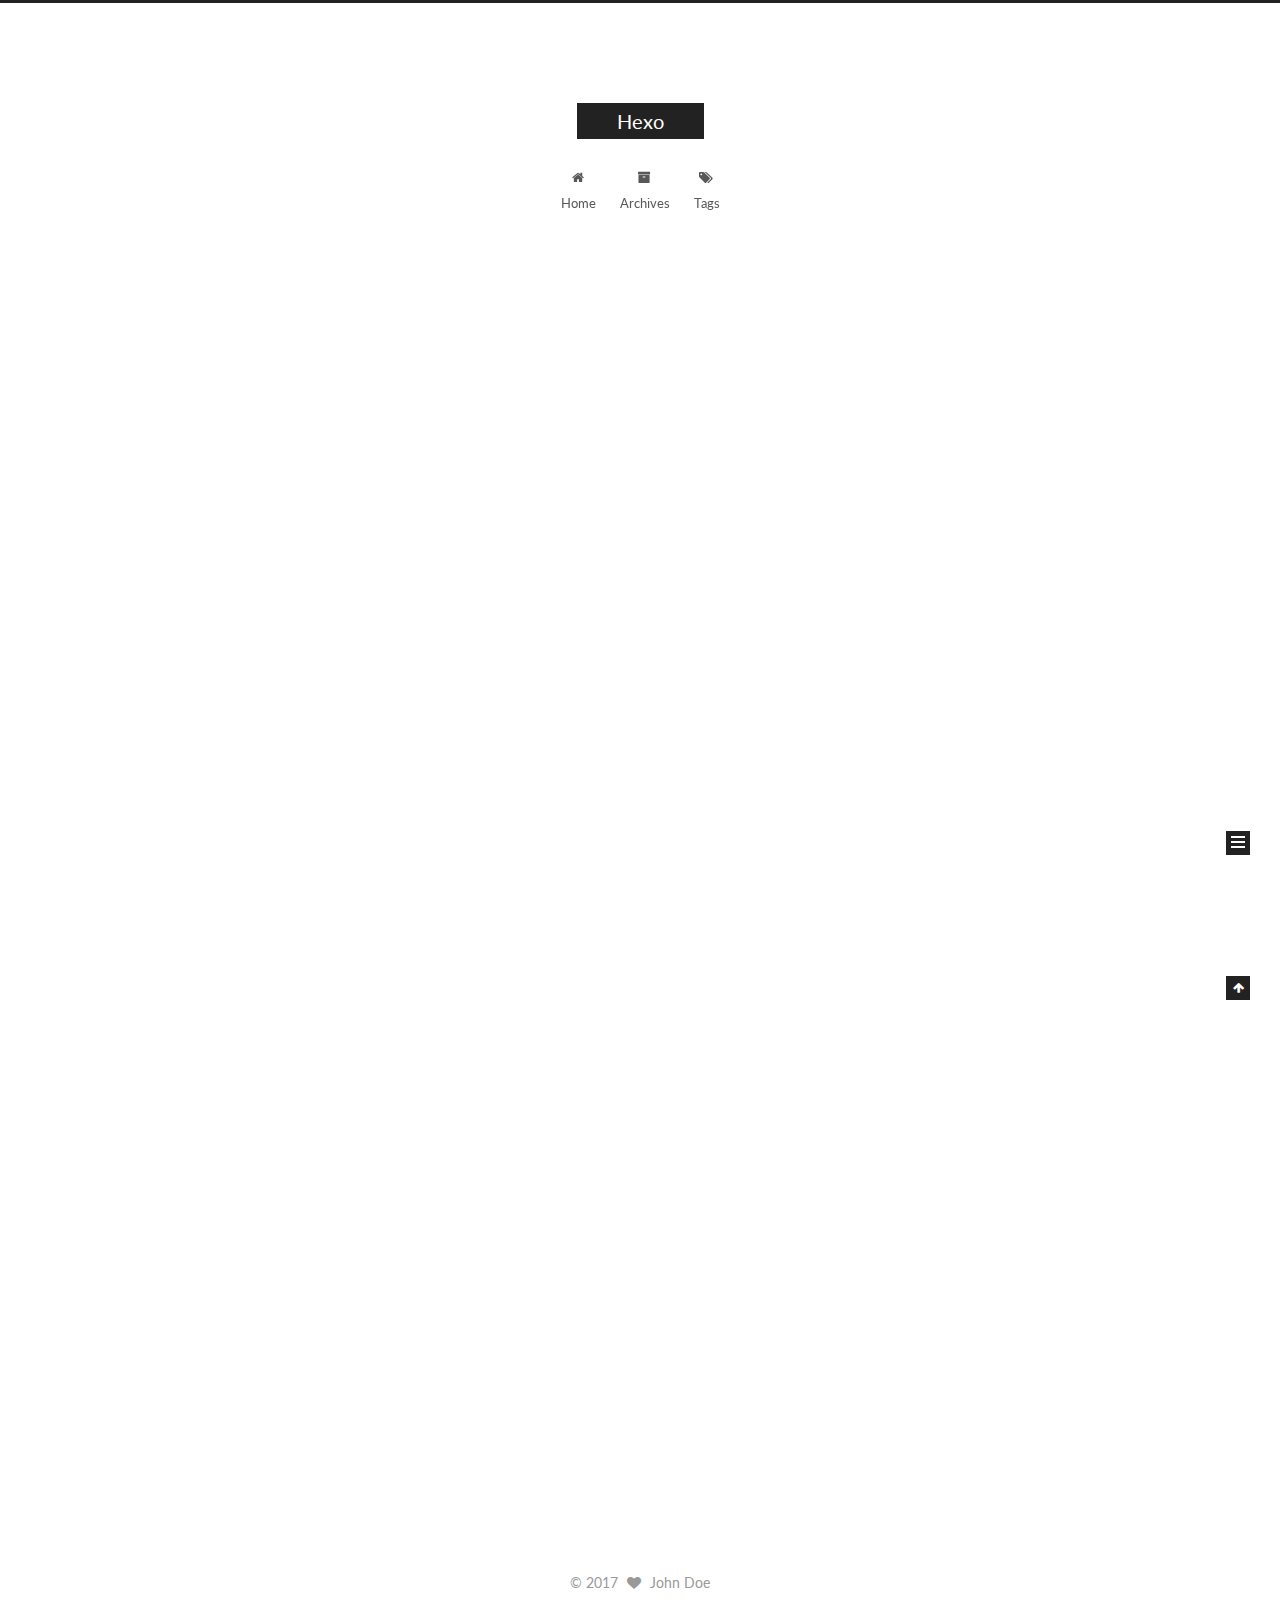
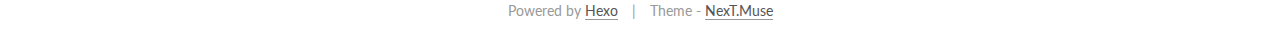
==== commit 9fa0525c: "Site updated: 2017-06-28 14:18:39" ====
--- a/index.html
+++ b/index.html
@@ -1,125 +1,438 @@
-<!DOCTYPE html>
-<html>
+<!doctype html>
+
+
+
+  
+
+
+<html class="theme-next muse use-motion" lang="">
 <head>
-  <meta charset="utf-8">
-  
-  <title>Hexo</title>
-  <meta name="viewport" content="width=device-width, initial-scale=1, maximum-scale=1">
-  <meta property="og:type" content="website">
+  <meta charset="UTF-8"/>
+<meta http-equiv="X-UA-Compatible" content="IE=edge" />
+<meta name="viewport" content="width=device-width, initial-scale=1, maximum-scale=1"/>
+
+
+
+
+
+
+
+
+
+<meta http-equiv="Cache-Control" content="no-transform" />
+<meta http-equiv="Cache-Control" content="no-siteapp" />
+
+
+
+
+
+
+
+
+
+
+
+
+
+
+
+  
+  
+  <link href="/lib/fancybox/source/jquery.fancybox.css?v=2.1.5" rel="stylesheet" type="text/css" />
+
+
+
+
+  
+  
+  
+  
+
+  
+    
+    
+  
+
+  
+
+  
+
+  
+
+  
+
+  
+    
+    
+    <link href="//fonts.googleapis.com/css?family=Lato:300,300italic,400,400italic,700,700italic&subset=latin,latin-ext" rel="stylesheet" type="text/css">
+  
+
+
+
+
+
+
+<link href="/lib/font-awesome/css/font-awesome.min.css?v=4.6.2" rel="stylesheet" type="text/css" />
+
+<link href="/css/main.css?v=5.1.1" rel="stylesheet" type="text/css" />
+
+
+  <meta name="keywords" content="Hexo, NexT" />
+
+
+
+
+
+
+
+
+  <link rel="shortcut icon" type="image/x-icon" href="/favicon.ico?v=5.1.1" />
+
+
+
+
+
+
+<meta property="og:type" content="website">
 <meta property="og:title" content="Hexo">
 <meta property="og:url" content="http://yoursite.com/index.html">
 <meta property="og:site_name" content="Hexo">
 <meta name="twitter:card" content="summary">
 <meta name="twitter:title" content="Hexo">
-  
-    <link rel="alternate" href="/atom.xml" title="Hexo" type="application/atom+xml">
-  
-  
-    <link rel="icon" href="/favicon.png">
-  
-  
-    <link href="//fonts.googleapis.com/css?family=Source+Code+Pro" rel="stylesheet" type="text/css">
-  
-  <link rel="stylesheet" href="/css/style.css">
-  
+
+
+
+<script type="text/javascript" id="hexo.configurations">
+  var NexT = window.NexT || {};
+  var CONFIG = {
+    root: '/',
+    scheme: 'Muse',
+    sidebar: {"position":"left","display":"post","offset":12,"offset_float":0,"b2t":false,"scrollpercent":false},
+    fancybox: true,
+    motion: true,
+    duoshuo: {
+      userId: '0',
+      author: 'Author'
+    },
+    algolia: {
+      applicationID: '',
+      apiKey: '',
+      indexName: '',
+      hits: {"per_page":10},
+      labels: {"input_placeholder":"Search for Posts","hits_empty":"We didn't find any results for the search: ${query}","hits_stats":"${hits} results found in ${time} ms"}
+    }
+  };
+</script>
+
+
+
+  <link rel="canonical" href="http://yoursite.com/"/>
+
+
+
+
+
+  <title>Hexo</title>
+  
+
+
+
+
+
+
+
+
+
+
+
+
+
 
 </head>
 
-<body>
-  <div id="container">
-    <div id="wrap">
-      <header id="header">
-  <div id="banner"></div>
-  <div id="header-outer" class="outer">
-    <div id="header-title" class="inner">
-      <h1 id="logo-wrap">
-        <a href="/" id="logo">Hexo</a>
-      </h1>
-      
-    </div>
-    <div id="header-inner" class="inner">
-      <nav id="main-nav">
-        <a id="main-nav-toggle" class="nav-icon"></a>
-        
-          <a class="main-nav-link" href="/">Home</a>
-        
-          <a class="main-nav-link" href="/archives">Archives</a>
-        
-      </nav>
-      <nav id="sub-nav">
-        
-          <a id="nav-rss-link" class="nav-icon" href="/atom.xml" title="RSS Feed"></a>
-        
-        <a id="nav-search-btn" class="nav-icon" title="Zoeken"></a>
-      </nav>
-      <div id="search-form-wrap">
-        <form action="//google.com/search" method="get" accept-charset="UTF-8" class="search-form"><input type="search" name="q" class="search-form-input" placeholder="Search"><button type="submit" class="search-form-submit">&#xF002;</button><input type="hidden" name="sitesearch" value="http://yoursite.com"></form>
-      </div>
-    </div>
+<body itemscope itemtype="http://schema.org/WebPage" lang="">
+
+  
+  
+    
+  
+
+  <div class="container sidebar-position-left 
+   page-home 
+ ">
+    <div class="headband"></div>
+
+    <header id="header" class="header" itemscope itemtype="http://schema.org/WPHeader">
+      <div class="header-inner"><div class="site-brand-wrapper">
+  <div class="site-meta ">
+    
+
+    <div class="custom-logo-site-title">
+      <a href="/"  class="brand" rel="start">
+        <span class="logo-line-before"><i></i></span>
+        <span class="site-title">Hexo</span>
+        <span class="logo-line-after"><i></i></span>
+      </a>
+    </div>
+      
+        <p class="site-subtitle"></p>
+      
   </div>
-</header>
-      <div class="outer">
-        <section id="main">
-  
-    <article id="post-First-Article" class="article article-type-post" itemscope itemprop="blogPost">
-  <div class="article-meta">
-    <a href="/2017/06/28/First-Article/" class="article-date">
-  <time datetime="2017-06-28T05:59:08.000Z" itemprop="datePublished">2017-06-28</time>
-</a>
-    
+
+  <div class="site-nav-toggle">
+    <button>
+      <span class="btn-bar"></span>
+      <span class="btn-bar"></span>
+      <span class="btn-bar"></span>
+    </button>
   </div>
-  <div class="article-inner">
-    
-    
-      <header class="article-header">
-        
-  
-    <h1 itemprop="name">
-      <a class="article-title" href="/2017/06/28/First-Article/">First Article</a>
-    </h1>
-  
-
+</div>
+
+<nav class="site-nav">
+  
+
+  
+    <ul id="menu" class="menu">
+      
+        
+        <li class="menu-item menu-item-home">
+          <a href="/" rel="section">
+            
+              <i class="menu-item-icon fa fa-fw fa-home"></i> <br />
+            
+            Home
+          </a>
+        </li>
+      
+        
+        <li class="menu-item menu-item-archives">
+          <a href="/archives/" rel="section">
+            
+              <i class="menu-item-icon fa fa-fw fa-archive"></i> <br />
+            
+            Archives
+          </a>
+        </li>
+      
+        
+        <li class="menu-item menu-item-tags">
+          <a href="/tags/" rel="section">
+            
+              <i class="menu-item-icon fa fa-fw fa-tags"></i> <br />
+            
+            Tags
+          </a>
+        </li>
+      
+
+      
+    </ul>
+  
+
+  
+</nav>
+
+
+
+ </div>
+    </header>
+
+    <main id="main" class="main">
+      <div class="main-inner">
+        <div class="content-wrap">
+          <div id="content" class="content">
+            
+  <section id="posts" class="posts-expand">
+    
+      
+
+  
+
+  
+  
+  
+
+  <article class="post post-type-normal " itemscope itemtype="http://schema.org/Article">
+    <link itemprop="mainEntityOfPage" href="http://yoursite.com/2017/06/28/First-Article/">
+
+    <span hidden itemprop="author" itemscope itemtype="http://schema.org/Person">
+      <meta itemprop="name" content="John Doe">
+      <meta itemprop="description" content="">
+      <meta itemprop="image" content="/images/avatar.gif">
+    </span>
+
+    <span hidden itemprop="publisher" itemscope itemtype="http://schema.org/Organization">
+      <meta itemprop="name" content="Hexo">
+    </span>
+
+    
+      <header class="post-header">
+
+        
+        
+          <h1 class="post-title" itemprop="name headline">
+                
+                <a class="post-title-link" href="/2017/06/28/First-Article/" itemprop="url">First Article</a></h1>
+        
+
+        <div class="post-meta">
+          <span class="post-time">
+            
+              <span class="post-meta-item-icon">
+                <i class="fa fa-calendar-o"></i>
+              </span>
+              
+                <span class="post-meta-item-text">Posted on</span>
+              
+              <time title="Post created" itemprop="dateCreated datePublished" datetime="2017-06-28T13:59:08+08:00">
+                2017-06-28
+              </time>
+            
+
+            
+
+            
+          </span>
+
+          
+
+          
+            
+          
+
+          
+          
+
+          
+
+          
+
+          
+
+        </div>
       </header>
     
-    <div class="article-entry" itemprop="articleBody">
-      
-        
-      
-    </div>
-    <footer class="article-footer">
-      <a data-url="http://yoursite.com/2017/06/28/First-Article/" data-id="cj4glnohu0001lpxd4lexwc1d" class="article-share-link">Delen</a>
-      
+
+    <div class="post-body" itemprop="articleBody">
+
+      
+      
+
+      
+        
+          
+            
+          
+        
+      
+    </div>
+
+    <div>
+      
+    </div>
+
+    <div>
+      
+    </div>
+
+    <div>
+      
+    </div>
+
+    <footer class="post-footer">
+      
+
+      
+
+      
+
+      
+      
+        <div class="post-eof"></div>
       
     </footer>
-  </div>
-  
-</article>
-
-
-  
-    <article id="post-hello-world" class="article article-type-post" itemscope itemprop="blogPost">
-  <div class="article-meta">
-    <a href="/2017/06/28/hello-world/" class="article-date">
-  <time datetime="2017-06-28T03:34:35.000Z" itemprop="datePublished">2017-06-28</time>
-</a>
-    
-  </div>
-  <div class="article-inner">
-    
-    
-      <header class="article-header">
-        
-  
-    <h1 itemprop="name">
-      <a class="article-title" href="/2017/06/28/hello-world/">Hello World</a>
-    </h1>
-  
-
+  </article>
+
+
+    
+      
+
+  
+
+  
+  
+  
+
+  <article class="post post-type-normal " itemscope itemtype="http://schema.org/Article">
+    <link itemprop="mainEntityOfPage" href="http://yoursite.com/2017/06/28/hello-world/">
+
+    <span hidden itemprop="author" itemscope itemtype="http://schema.org/Person">
+      <meta itemprop="name" content="John Doe">
+      <meta itemprop="description" content="">
+      <meta itemprop="image" content="/images/avatar.gif">
+    </span>
+
+    <span hidden itemprop="publisher" itemscope itemtype="http://schema.org/Organization">
+      <meta itemprop="name" content="Hexo">
+    </span>
+
+    
+      <header class="post-header">
+
+        
+        
+          <h1 class="post-title" itemprop="name headline">
+                
+                <a class="post-title-link" href="/2017/06/28/hello-world/" itemprop="url">Hello World</a></h1>
+        
+
+        <div class="post-meta">
+          <span class="post-time">
+            
+              <span class="post-meta-item-icon">
+                <i class="fa fa-calendar-o"></i>
+              </span>
+              
+                <span class="post-meta-item-text">Posted on</span>
+              
+              <time title="Post created" itemprop="dateCreated datePublished" datetime="2017-06-28T11:34:35+08:00">
+                2017-06-28
+              </time>
+            
+
+            
+
+            
+          </span>
+
+          
+
+          
+            
+          
+
+          
+          
+
+          
+
+          
+
+          
+
+        </div>
       </header>
     
-    <div class="article-entry" itemprop="articleBody">
-      
-        <p>Welcome to <a href="https://hexo.io/" target="_blank" rel="external">Hexo</a>! This is your very first post. Check <a href="https://hexo.io/docs/" target="_blank" rel="external">documentation</a> for more info. If you get any problems when using Hexo, you can find the answer in <a href="https://hexo.io/docs/troubleshooting.html" target="_blank" rel="external">troubleshooting</a> or you can ask me on <a href="https://github.com/hexojs/hexo/issues" target="_blank" rel="external">GitHub</a>.</p>
+
+    <div class="post-body" itemprop="articleBody">
+
+      
+      
+
+      
+        
+          
+            <p>Welcome to <a href="https://hexo.io/" target="_blank" rel="external">Hexo</a>! This is your very first post. Check <a href="https://hexo.io/docs/" target="_blank" rel="external">documentation</a> for more info. If you get any problems when using Hexo, you can find the answer in <a href="https://hexo.io/docs/troubleshooting.html" target="_blank" rel="external">troubleshooting</a> or you can ask me on <a href="https://github.com/hexojs/hexo/issues" target="_blank" rel="external">GitHub</a>.</p>
 <h2 id="Quick-Start"><a href="#Quick-Start" class="headerlink" title="Quick Start"></a>Quick Start</h2><h3 id="Create-a-new-post"><a href="#Create-a-new-post" class="headerlink" title="Create a new post"></a>Create a new post</h3><figure class="highlight bash"><table><tr><td class="gutter"><pre><div class="line">1</div></pre></td><td class="code"><pre><div class="line">$ hexo new <span class="string">"My New Post"</span></div></pre></td></tr></table></figure>
 <p>More info: <a href="https://hexo.io/docs/writing.html" target="_blank" rel="external">Writing</a></p>
 <h3 id="Run-server"><a href="#Run-server" class="headerlink" title="Run server"></a>Run server</h3><figure class="highlight bash"><table><tr><td class="gutter"><pre><div class="line">1</div></pre></td><td class="code"><pre><div class="line">$ hexo server</div></pre></td></tr></table></figure>
@@ -129,92 +442,288 @@
 <h3 id="Deploy-to-remote-sites"><a href="#Deploy-to-remote-sites" class="headerlink" title="Deploy to remote sites"></a>Deploy to remote sites</h3><figure class="highlight bash"><table><tr><td class="gutter"><pre><div class="line">1</div></pre></td><td class="code"><pre><div class="line">$ hexo deploy</div></pre></td></tr></table></figure>
 <p>More info: <a href="https://hexo.io/docs/deployment.html" target="_blank" rel="external">Deployment</a></p>
 
-      
-    </div>
-    <footer class="article-footer">
-      <a data-url="http://yoursite.com/2017/06/28/hello-world/" data-id="cj4glnohp0000lpxdyxozum39" class="article-share-link">Delen</a>
-      
+          
+        
+      
+    </div>
+
+    <div>
+      
+    </div>
+
+    <div>
+      
+    </div>
+
+    <div>
+      
+    </div>
+
+    <footer class="post-footer">
+      
+
+      
+
+      
+
+      
+      
+        <div class="post-eof"></div>
       
     </footer>
+  </article>
+
+
+    
+  </section>
+
+  
+
+
+          </div>
+          
+
+
+          
+
+        </div>
+        
+          
+  
+  <div class="sidebar-toggle">
+    <div class="sidebar-toggle-line-wrap">
+      <span class="sidebar-toggle-line sidebar-toggle-line-first"></span>
+      <span class="sidebar-toggle-line sidebar-toggle-line-middle"></span>
+      <span class="sidebar-toggle-line sidebar-toggle-line-last"></span>
+    </div>
   </div>
-  
-</article>
-
-
-  
-
-</section>
-        
-          <aside id="sidebar">
-  
-    
-
-  
-    
-
-  
-    
-  
-    
-  <div class="widget-wrap">
-    <h3 class="widget-title">Archieven</h3>
-    <div class="widget">
-      <ul class="archive-list"><li class="archive-list-item"><a class="archive-list-link" href="/archives/2017/06/">June 2017</a></li></ul>
-    </div>
+
+  <aside id="sidebar" class="sidebar">
+    <div class="sidebar-inner">
+
+      
+
+      
+
+      <section class="site-overview sidebar-panel sidebar-panel-active">
+        <div class="site-author motion-element" itemprop="author" itemscope itemtype="http://schema.org/Person">
+          <img class="site-author-image" itemprop="image"
+               src="/images/avatar.gif"
+               alt="John Doe" />
+          <p class="site-author-name" itemprop="name">John Doe</p>
+           
+              <p class="site-description motion-element" itemprop="description"></p>
+          
+        </div>
+        <nav class="site-state motion-element">
+
+          
+            <div class="site-state-item site-state-posts">
+              <a href="/archives/">
+                <span class="site-state-item-count">2</span>
+                <span class="site-state-item-name">posts</span>
+              </a>
+            </div>
+          
+
+          
+
+          
+
+        </nav>
+
+        
+
+        <div class="links-of-author motion-element">
+          
+        </div>
+
+        
+        
+
+        
+        
+
+        
+
+
+      </section>
+
+      
+
+      
+
+    </div>
+  </aside>
+
+
+        
+      </div>
+    </main>
+
+    <footer id="footer" class="footer">
+      <div class="footer-inner">
+        <div class="copyright" >
+  
+  &copy; 
+  <span itemprop="copyrightYear">2017</span>
+  <span class="with-love">
+    <i class="fa fa-heart"></i>
+  </span>
+  <span class="author" itemprop="copyrightHolder">John Doe</span>
+</div>
+
+
+<div class="powered-by">
+  Powered by <a class="theme-link" href="https://hexo.io">Hexo</a>
+</div>
+
+<div class="theme-info">
+  Theme -
+  <a class="theme-link" href="https://github.com/iissnan/hexo-theme-next">
+    NexT.Muse
+  </a>
+</div>
+
+
+        
+
+        
+      </div>
+    </footer>
+
+    
+      <div class="back-to-top">
+        <i class="fa fa-arrow-up"></i>
+        
+      </div>
+    
+
   </div>
 
-
-  
-    
-  <div class="widget-wrap">
-    <h3 class="widget-title">Recente berichten</h3>
-    <div class="widget">
-      <ul>
-        
-          <li>
-            <a href="/2017/06/28/First-Article/">First Article</a>
-          </li>
-        
-          <li>
-            <a href="/2017/06/28/hello-world/">Hello World</a>
-          </li>
-        
-      </ul>
-    </div>
-  </div>
-
-  
-</aside>
-        
-      </div>
-      <footer id="footer">
-  
-  <div class="outer">
-    <div id="footer-info" class="inner">
-      &copy; 2017 John Doe<br>
-      Powered by <a href="http://hexo.io/" target="_blank">Hexo</a>
-    </div>
-  </div>
-</footer>
-    </div>
-    <nav id="mobile-nav">
-  
-    <a href="/" class="mobile-nav-link">Home</a>
-  
-    <a href="/archives" class="mobile-nav-link">Archives</a>
-  
-</nav>
-    
-
-<script src="//ajax.googleapis.com/ajax/libs/jquery/2.0.3/jquery.min.js"></script>
-
-
-  <link rel="stylesheet" href="/fancybox/jquery.fancybox.css">
-  <script src="/fancybox/jquery.fancybox.pack.js"></script>
-
-
-<script src="/js/script.js"></script>
-
-  </div>
+  
+
+<script type="text/javascript">
+  if (Object.prototype.toString.call(window.Promise) !== '[object Function]') {
+    window.Promise = null;
+  }
+</script>
+
+
+
+
+
+
+
+
+
+  
+
+
+
+
+
+
+
+
+
+
+
+
+  
+  <script type="text/javascript" src="/lib/jquery/index.js?v=2.1.3"></script>
+
+  
+  <script type="text/javascript" src="/lib/fastclick/lib/fastclick.min.js?v=1.0.6"></script>
+
+  
+  <script type="text/javascript" src="/lib/jquery_lazyload/jquery.lazyload.js?v=1.9.7"></script>
+
+  
+  <script type="text/javascript" src="/lib/velocity/velocity.min.js?v=1.2.1"></script>
+
+  
+  <script type="text/javascript" src="/lib/velocity/velocity.ui.min.js?v=1.2.1"></script>
+
+  
+  <script type="text/javascript" src="/lib/fancybox/source/jquery.fancybox.pack.js?v=2.1.5"></script>
+
+
+  
+
+
+  <script type="text/javascript" src="/js/src/utils.js?v=5.1.1"></script>
+
+  <script type="text/javascript" src="/js/src/motion.js?v=5.1.1"></script>
+
+
+
+  
+  
+
+  
+    <script type="text/javascript" src="/js/src/scrollspy.js?v=5.1.1"></script>
+<script type="text/javascript" src="/js/src/post-details.js?v=5.1.1"></script>
+
+  
+
+  
+
+
+  <script type="text/javascript" src="/js/src/bootstrap.js?v=5.1.1"></script>
+
+
+
+  
+
+
+  
+
+
+
+
+	
+
+
+
+
+
+  
+
+
+
+
+
+  
+
+
+
+
+
+  
+
+
+
+
+
+
+  
+
+
+
+
+
+  
+
+  
+
+  
+
+  
+
+  
+
+  
+
 </body>
-</html>+</html>
--- a/css/main.css
+++ b/css/main.css
@@ -0,0 +1,2529 @@
+/* normalize.css v3.0.2 | MIT License | git.io/normalize */
+html {
+  font-family: sans-serif; /* 1 */
+  -ms-text-size-adjust: 100%; /* 2 */
+  -webkit-text-size-adjust: 100%; /* 2 */
+}
+body {
+  margin: 0;
+}
+article,
+aside,
+details,
+figcaption,
+figure,
+footer,
+header,
+hgroup,
+main,
+menu,
+nav,
+section,
+summary {
+  display: block;
+}
+audio,
+canvas,
+progress,
+video {
+  display: inline-block; /* 1 */
+  vertical-align: baseline; /* 2 */
+}
+audio:not([controls]) {
+  display: none;
+  height: 0;
+}
+[hidden],
+template {
+  display: none;
+}
+a {
+  background-color: transparent;
+}
+a:active,
+a:hover {
+  outline: 0;
+}
+abbr[title] {
+  border-bottom: 1px dotted;
+}
+b,
+strong {
+  font-weight: bold;
+}
+dfn {
+  font-style: italic;
+}
+h1 {
+  font-size: 2em;
+  margin: 0.67em 0;
+}
+mark {
+  background: #ff0;
+  color: #000;
+}
+small {
+  font-size: 80%;
+}
+sub,
+sup {
+  font-size: 75%;
+  line-height: 0;
+  position: relative;
+  vertical-align: baseline;
+}
+sup {
+  top: -0.5em;
+}
+sub {
+  bottom: -0.25em;
+}
+img {
+  border: 0;
+}
+svg:not(:root) {
+  overflow: hidden;
+}
+figure {
+  margin: 1em 40px;
+}
+hr {
+  -moz-box-sizing: content-box;
+  box-sizing: content-box;
+  height: 0;
+}
+pre {
+  overflow: auto;
+}
+code,
+kbd,
+pre,
+samp {
+  font-family: monospace, monospace;
+  font-size: 1em;
+}
+button,
+input,
+optgroup,
+select,
+textarea {
+  color: inherit; /* 1 */
+  font: inherit; /* 2 */
+  margin: 0; /* 3 */
+}
+button {
+  overflow: visible;
+}
+button,
+select {
+  text-transform: none;
+}
+button,
+html input[type="button"],
+input[type="reset"],
+input[type="submit"] {
+  -webkit-appearance: button; /* 2 */
+  cursor: pointer; /* 3 */
+}
+button[disabled],
+html input[disabled] {
+  cursor: default;
+}
+button::-moz-focus-inner,
+input::-moz-focus-inner {
+  border: 0;
+  padding: 0;
+}
+input {
+  line-height: normal;
+}
+input[type="checkbox"],
+input[type="radio"] {
+  box-sizing: border-box; /* 1 */
+  padding: 0; /* 2 */
+}
+input[type="number"]::-webkit-inner-spin-button,
+input[type="number"]::-webkit-outer-spin-button {
+  height: auto;
+}
+input[type="search"] {
+  -webkit-appearance: textfield; /* 1 */
+  -moz-box-sizing: content-box;
+  -webkit-box-sizing: content-box; /* 2 */
+  box-sizing: content-box;
+}
+input[type="search"]::-webkit-search-cancel-button,
+input[type="search"]::-webkit-search-decoration {
+  -webkit-appearance: none;
+}
+fieldset {
+  border: 1px solid #c0c0c0;
+  margin: 0 2px;
+  padding: 0.35em 0.625em 0.75em;
+}
+legend {
+  border: 0; /* 1 */
+  padding: 0; /* 2 */
+}
+textarea {
+  overflow: auto;
+}
+optgroup {
+  font-weight: bold;
+}
+table {
+  border-collapse: collapse;
+  border-spacing: 0;
+}
+td,
+th {
+  padding: 0;
+}
+::selection {
+  background: #262a30;
+  color: #fff;
+}
+body {
+  position: relative;
+  font-family: 'Lato', "PingFang SC", "Microsoft YaHei", sans-serif;
+  font-size: 14px;
+  line-height: 2;
+  color: #555;
+  background: #fff;
+}
+@media (max-width: 767px) {
+  body {
+    padding-right: 0 !important;
+  }
+}
+@media (min-width: 768px) and (max-width: 991px) {
+  body {
+    padding-right: 0 !important;
+  }
+}
+@media (min-width: 1600px) {
+  body {
+    font-size: 16px;
+  }
+}
+h1,
+h2,
+h3,
+h4,
+h5,
+h6 {
+  margin: 0;
+  padding: 0;
+  font-weight: bold;
+  line-height: 1.5;
+  font-family: 'Lato', "PingFang SC", "Microsoft YaHei", sans-serif;
+}
+h2,
+h3,
+h4,
+h5,
+h6 {
+  margin: 20px 0 15px;
+}
+h1 {
+  font-size: 22px;
+}
+@media (max-width: 767px) {
+  h1 {
+    font-size: 18px;
+  }
+}
+h2 {
+  font-size: 20px;
+}
+@media (max-width: 767px) {
+  h2 {
+    font-size: 16px;
+  }
+}
+h3 {
+  font-size: 18px;
+}
+@media (max-width: 767px) {
+  h3 {
+    font-size: 14px;
+  }
+}
+h4 {
+  font-size: 16px;
+}
+@media (max-width: 767px) {
+  h4 {
+    font-size: 12px;
+  }
+}
+h5 {
+  font-size: 14px;
+}
+@media (max-width: 767px) {
+  h5 {
+    font-size: 10px;
+  }
+}
+h6 {
+  font-size: 12px;
+}
+@media (max-width: 767px) {
+  h6 {
+    font-size: 8px;
+  }
+}
+p {
+  margin: 0 0 25px 0;
+}
+a {
+  color: #555;
+  text-decoration: none;
+  border-bottom: 1px solid #999;
+  word-wrap: break-word;
+}
+a:hover {
+  color: #222;
+  border-bottom-color: #222;
+}
+blockquote {
+  margin: 0;
+  padding: 0;
+}
+img {
+  display: block;
+  margin: auto;
+  max-width: 100%;
+  height: auto;
+}
+hr {
+  margin: 40px 0;
+  height: 3px;
+  border: none;
+  background-color: #ddd;
+  background-image: repeating-linear-gradient(-45deg, #fff, #fff 4px, transparent 4px, transparent 8px);
+}
+blockquote {
+  padding: 0 15px;
+  color: #666;
+  border-left: 4px solid #ddd;
+}
+blockquote cite::before {
+  content: "-";
+  padding: 0 5px;
+}
+dt {
+  font-weight: 700;
+}
+dd {
+  margin: 0;
+  padding: 0;
+}
+.text-left {
+  text-align: left;
+}
+.text-center {
+  text-align: center;
+}
+.text-right {
+  text-align: right;
+}
+.text-justify {
+  text-align: justify;
+}
+.text-nowrap {
+  white-space: nowrap;
+}
+.text-lowercase {
+  text-transform: lowercase;
+}
+.text-uppercase {
+  text-transform: uppercase;
+}
+.text-capitalize {
+  text-transform: capitalize;
+}
+.center-block {
+  display: block;
+  margin-left: auto;
+  margin-right: auto;
+}
+.clearfix:before,
+.clearfix:after {
+  content: " ";
+  display: table;
+}
+.clearfix:after {
+  clear: both;
+}
+.pullquote {
+  width: 45%;
+}
+.pullquote.left {
+  float: left;
+  margin-left: 5px;
+  margin-right: 10px;
+}
+.pullquote.right {
+  float: right;
+  margin-left: 10px;
+  margin-right: 5px;
+}
+.affix.affix.affix {
+  position: fixed;
+}
+.translation {
+  margin-top: -20px;
+  font-size: 14px;
+  color: #999;
+}
+.scrollbar-measure {
+  width: 100px;
+  height: 100px;
+  overflow: scroll;
+  position: absolute;
+  top: -9999px;
+}
+.use-motion .motion-element {
+  opacity: 0;
+}
+table {
+  margin: 20px 0;
+  width: 100%;
+  border-collapse: collapse;
+  border-spacing: 0;
+  border: 1px solid #ddd;
+  font-size: 14px;
+  table-layout: fixed;
+  word-wrap: break-all;
+}
+table>tbody>tr:nth-of-type(odd) {
+  background-color: #f9f9f9;
+}
+table>tbody>tr:hover {
+  background-color: #f5f5f5;
+}
+caption,
+th,
+td {
+  padding: 8px;
+  text-align: left;
+  vertical-align: middle;
+  font-weight: normal;
+}
+th,
+td {
+  border-bottom: 3px solid #ddd;
+  border-right: 1px solid #eee;
+}
+th {
+  padding-bottom: 10px;
+  font-weight: 700;
+}
+td {
+  border-bottom-width: 1px;
+}
+html,
+body {
+  height: 100%;
+}
+.container {
+  position: relative;
+  min-height: 100%;
+}
+.header-inner {
+  margin: 0 auto;
+  padding: 100px 0 70px;
+  width: 700px;
+}
+@media (min-width: 1600px) {
+  .container .header-inner {
+    width: 900px;
+  }
+}
+.main {
+  padding-bottom: 150px;
+}
+.main-inner {
+  margin: 0 auto;
+  width: 700px;
+}
+@media (min-width: 1600px) {
+  .container .main-inner {
+    width: 900px;
+  }
+}
+.footer {
+  position: absolute;
+  left: 0;
+  bottom: 0;
+  width: 100%;
+  min-height: 50px;
+}
+.footer-inner {
+  box-sizing: border-box;
+  margin: 20px auto;
+  width: 700px;
+}
+@media (min-width: 1600px) {
+  .container .footer-inner {
+    width: 900px;
+  }
+}
+pre,
+.highlight {
+  overflow: auto;
+  margin: 20px 0;
+  padding: 0;
+  font-size: 13px;
+  color: #4d4d4c;
+  background: #f7f7f7;
+  line-height: 1.6;
+}
+pre,
+code {
+  font-family: consolas, Menlo, "PingFang SC", "Microsoft YaHei", monospace;
+}
+code {
+  padding: 2px 4px;
+  word-wrap: break-word;
+  color: #555;
+  background: #eee;
+  border-radius: 3px;
+  font-size: 13px;
+}
+pre code {
+  padding: 0;
+  color: #4d4d4c;
+  background: none;
+  text-shadow: none;
+}
+.highlight {
+  border-radius: 1px;
+}
+.highlight pre {
+  border: none;
+  margin: 0;
+  padding: 10px 0;
+}
+.highlight table {
+  margin: 0;
+  width: auto;
+  border: none;
+}
+.highlight td {
+  border: none;
+  padding: 0;
+}
+.highlight figcaption {
+  font-size: 1em;
+  color: #4d4d4c;
+  line-height: 1em;
+  margin-bottom: 1em;
+}
+.highlight figcaption:before,
+.highlight figcaption:after {
+  content: " ";
+  display: table;
+}
+.highlight figcaption:after {
+  clear: both;
+}
+.highlight figcaption a {
+  float: right;
+  color: #4d4d4c;
+}
+.highlight figcaption a:hover {
+  border-bottom-color: #4d4d4c;
+}
+.highlight .gutter pre {
+  padding-left: 10px;
+  padding-right: 10px;
+  color: #869194;
+  text-align: right;
+  background-color: #eff2f3;
+}
+.highlight .code pre {
+  width: 100%;
+  padding-left: 10px;
+  padding-right: 10px;
+  background-color: #f7f7f7;
+}
+.highlight .line {
+  height: 20px;
+}
+.gutter {
+  -webkit-user-select: none;
+  -moz-user-select: none;
+  -ms-user-select: none;
+  user-select: none;
+}
+.gist table {
+  width: auto;
+}
+.gist table td {
+  border: none;
+}
+pre .deletion {
+  background: #fdd;
+}
+pre .addition {
+  background: #dfd;
+}
+pre .meta {
+  color: #8959a8;
+}
+pre .comment {
+  color: #8e908c;
+}
+pre .variable,
+pre .attribute,
+pre .tag,
+pre .regexp,
+pre .ruby .constant,
+pre .xml .tag .title,
+pre .xml .pi,
+pre .xml .doctype,
+pre .html .doctype,
+pre .css .id,
+pre .css .class,
+pre .css .pseudo {
+  color: #c82829;
+}
+pre .number,
+pre .preprocessor,
+pre .built_in,
+pre .literal,
+pre .params,
+pre .constant,
+pre .command {
+  color: #f5871f;
+}
+pre .ruby .class .title,
+pre .css .rules .attribute,
+pre .string,
+pre .value,
+pre .inheritance,
+pre .header,
+pre .ruby .symbol,
+pre .xml .cdata,
+pre .special,
+pre .number,
+pre .formula {
+  color: #718c00;
+}
+pre .title,
+pre .css .hexcolor {
+  color: #3e999f;
+}
+pre .function,
+pre .python .decorator,
+pre .python .title,
+pre .ruby .function .title,
+pre .ruby .title .keyword,
+pre .perl .sub,
+pre .javascript .title,
+pre .coffeescript .title {
+  color: #4271ae;
+}
+pre .keyword,
+pre .javascript .function {
+  color: #8959a8;
+}
+.full-image.full-image.full-image {
+  border: none;
+  max-width: 100%;
+  width: auto;
+  margin: 20px auto;
+}
+@media (min-width: 992px) {
+  .full-image.full-image.full-image {
+    max-width: none;
+    width: 110%;
+    margin: 25px -5%;
+  }
+}
+.blockquote-center,
+.page-home .post-type-quote blockquote,
+.page-post-detail .post-type-quote blockquote {
+  position: relative;
+  margin: 40px 0;
+  padding: 0;
+  border-left: none;
+  text-align: center;
+}
+.blockquote-center::before,
+.page-home .post-type-quote blockquote::before,
+.page-post-detail .post-type-quote blockquote::before,
+.blockquote-center::after,
+.page-home .post-type-quote blockquote::after,
+.page-post-detail .post-type-quote blockquote::after {
+  position: absolute;
+  content: ' ';
+  display: block;
+  width: 100%;
+  height: 24px;
+  opacity: 0.2;
+  background-repeat: no-repeat;
+  background-position: 0 -6px;
+  background-size: 22px 22px;
+}
+.blockquote-center::before,
+.page-home .post-type-quote blockquote::before,
+.page-post-detail .post-type-quote blockquote::before {
+  top: -20px;
+  background-image: url("../images/quote-l.svg");
+  border-top: 1px solid #ccc;
+}
+.blockquote-center::after,
+.page-home .post-type-quote blockquote::after,
+.page-post-detail .post-type-quote blockquote::after {
+  bottom: -20px;
+  background-image: url("../images/quote-r.svg");
+  border-bottom: 1px solid #ccc;
+  background-position: 100% 8px;
+}
+.blockquote-center p,
+.page-home .post-type-quote blockquote p,
+.page-post-detail .post-type-quote blockquote p,
+.blockquote-center div,
+.page-home .post-type-quote blockquote div,
+.page-post-detail .post-type-quote blockquote div {
+  text-align: center;
+}
+.post .post-body .group-picture img {
+  box-sizing: border-box;
+  padding: 0 3px;
+  border: none;
+}
+.post .group-picture-row {
+  overflow: hidden;
+  margin-top: 6px;
+}
+.post .group-picture-row:first-child {
+  margin-top: 0;
+}
+.post .group-picture-column {
+  float: left;
+}
+.page-post-detail .post-body .group-picture-column {
+  float: none;
+  margin-top: 10px;
+  width: auto !important;
+}
+.page-post-detail .post-body .group-picture-column img {
+  margin: 0 auto;
+}
+.page-archive .group-picture-container {
+  overflow: hidden;
+}
+.page-archive .group-picture-row {
+  float: left;
+}
+.page-archive .group-picture-row:first-child {
+  margin-top: 6px;
+}
+.page-archive .group-picture-column {
+  max-width: 150px;
+  max-height: 150px;
+}
+.note {
+  padding: 20px;
+  margin: 20px 0;
+  border: 1px solid #eee;
+  border-left-width: 5px;
+  border-radius: 3px;
+}
+.note h2,
+.note h3,
+.note h4,
+.note h5,
+.note h6 {
+  margin-top: 0;
+  margin-bottom: 5px;
+  padding-top: 0 !important;
+}
+.note p:last-child {
+  margin-bottom: 0;
+}
+.note code {
+  border-radius: 3px;
+}
+.note+.note {
+  margin-top: -5px;
+}
+.default {
+  border-left-color: #777;
+}
+.default h2,
+.default h3,
+.default h4,
+.default h5,
+.default h6 {
+  color: #777;
+}
+.primary {
+  border-left-color: #428bca;
+}
+.primary h2,
+.primary h3,
+.primary h4,
+.primary h5,
+.primary h6 {
+  color: #428bca;
+}
+.success {
+  border-left-color: #5cb85c;
+}
+.success h2,
+.success h3,
+.success h4,
+.success h5,
+.success h6 {
+  color: #5cb85c;
+}
+.danger {
+  border-left-color: #d9534f;
+}
+.danger h2,
+.danger h3,
+.danger h4,
+.danger h5,
+.danger h6 {
+  color: #d9534f;
+}
+.warning {
+  border-left-color: #f0ad4e;
+}
+.warning h2,
+.warning h3,
+.warning h4,
+.warning h5,
+.warning h6 {
+  color: #f0ad4e;
+}
+.info {
+  border-left-color: #5bc0de;
+}
+.info h2,
+.info h3,
+.info h4,
+.info h5,
+.info h6 {
+  color: #5bc0de;
+}
+.btn {
+  display: inline-block;
+  padding: 0 20px;
+  font-size: 14px;
+  color: #fff;
+  background: #222;
+  border: 2px solid #222;
+  text-decoration: none;
+  border-radius: 0;
+  transition-property: background-color;
+  transition-duration: 0.2s;
+  transition-timing-function: ease-in-out;
+  transition-delay: 0s;
+}
+.btn:hover,
+.post-button .btn:hover {
+  border-color: #222;
+  color: #222;
+  background: #fff;
+}
+.btn-bar {
+  display: block;
+  width: 22px;
+  height: 2px;
+  background: #555;
+  border-radius: 1px;
+}
+.btn-bar+.btn-bar {
+  margin-top: 4px;
+}
+.pagination {
+  margin: 120px 0 40px;
+  text-align: center;
+  border-top: 1px solid #eee;
+}
+.page-number-basic,
+.pagination .prev,
+.pagination .next,
+.pagination .page-number,
+.pagination .space {
+  display: inline-block;
+  position: relative;
+  top: -1px;
+  margin: 0 10px;
+  padding: 0 10px;
+  line-height: 30px;
+}
+@media (max-width: 767px) {
+  .page-number-basic,
+  .pagination .prev,
+  .pagination .next,
+  .pagination .page-number,
+  .pagination .space {
+    margin: 0 5px;
+  }
+}
+.pagination .prev,
+.pagination .next,
+.pagination .page-number {
+  border-bottom: 0;
+  border-top: 1px solid #eee;
+  transition-property: border-color;
+  transition-duration: 0.2s;
+  transition-timing-function: ease-in-out;
+  transition-delay: 0s;
+}
+.pagination .prev:hover,
+.pagination .next:hover,
+.pagination .page-number:hover {
+  border-top-color: #222;
+}
+.pagination .space {
+  padding: 0;
+  margin: 0;
+}
+.pagination .prev {
+  margin-left: 0;
+}
+.pagination .next {
+  margin-right: 0;
+}
+.pagination .page-number.current {
+  color: #fff;
+  background: #ccc;
+  border-top-color: #ccc;
+}
+@media (max-width: 767px) {
+  .pagination {
+    border-top: none;
+  }
+  .pagination .prev,
+  .pagination .next,
+  .pagination .page-number {
+    margin-bottom: 10px;
+    border-top: 0;
+    border-bottom: 1px solid #eee;
+  }
+  .pagination .prev:hover,
+  .pagination .next:hover,
+  .pagination .page-number:hover {
+    border-bottom-color: #222;
+  }
+}
+.comments {
+  margin: 60px 20px 0;
+}
+.tag-cloud {
+  text-align: center;
+}
+.tag-cloud a {
+  display: inline-block;
+  margin: 10px;
+}
+.back-to-top {
+  box-sizing: border-box;
+  position: fixed;
+  bottom: -100px;
+  right: 30px;
+  z-index: 1050;
+  padding: 0 6px;
+  width: 24px;
+  background: #222;
+  font-size: 12px;
+  opacity: 1;
+  color: #fff;
+  cursor: pointer;
+  text-align: center;
+  -webkit-transform: translateZ(0);
+  transition-property: bottom;
+  transition-duration: 0.2s;
+  transition-timing-function: ease-in-out;
+  transition-delay: 0s;
+}
+@media (max-width: 767px) {
+  .back-to-top {
+    display: none;
+  }
+}
+@media (min-width: 768px) and (max-width: 991px) {
+  .back-to-top {
+    display: none;
+  }
+}
+.back-to-top.back-to-top-on {
+  bottom: 19px;
+}
+.header {
+  background: transparent;
+}
+.header-inner {
+  position: relative;
+}
+.headband {
+  height: 3px;
+  background: #222;
+}
+.site-meta {
+  margin: 0;
+  text-align: center;
+}
+@media (max-width: 767px) {
+  .site-meta {
+    text-align: center;
+  }
+}
+.brand {
+  position: relative;
+  display: inline-block;
+  padding: 0 40px;
+  color: #fff;
+  background: #222;
+  border-bottom: none;
+}
+.brand:hover {
+  color: #fff;
+}
+.logo {
+  display: inline-block;
+  margin-right: 5px;
+  line-height: 36px;
+  vertical-align: top;
+}
+.site-title {
+  display: inline-block;
+  vertical-align: top;
+  line-height: 36px;
+  font-size: 20px;
+  font-weight: normal;
+  font-family: 'Lato', "PingFang SC", "Microsoft YaHei", sans-serif;
+}
+.site-subtitle {
+  margin-top: 10px;
+  font-size: 13px;
+  color: #999;
+}
+.use-motion .brand {
+  opacity: 0;
+}
+.use-motion .logo,
+.use-motion .site-title,
+.use-motion .site-subtitle {
+  opacity: 0;
+  position: relative;
+  top: -10px;
+}
+.site-nav-toggle {
+  display: none;
+  position: absolute;
+  top: 10px;
+  left: 10px;
+}
+@media (max-width: 767px) {
+  .site-nav-toggle {
+    display: block;
+  }
+}
+.site-nav-toggle button {
+  margin-top: 2px;
+  padding: 9px 10px;
+  background: transparent;
+  border: none;
+}
+@media (max-width: 767px) {
+  .site-nav {
+    display: none;
+    margin: 0 -10px;
+    padding: 0 10px;
+    clear: both;
+    border-top: 1px solid #ddd;
+  }
+}
+@media (min-width: 768px) and (max-width: 991px) {
+  .site-nav {
+    display: block !important;
+  }
+}
+@media (min-width: 992px) {
+  .site-nav {
+    display: block !important;
+  }
+}
+.menu {
+  margin-top: 20px;
+  padding-left: 0;
+  text-align: center;
+}
+.menu .menu-item {
+  display: inline-block;
+  margin: 0 10px;
+  list-style: none;
+}
+@media screen and (max-width: 767px) {
+  .menu .menu-item {
+    margin-top: 10px;
+  }
+}
+.menu .menu-item a {
+  display: block;
+  font-size: 13px;
+  line-height: inherit;
+  border-bottom: 1px solid transparent;
+  transition-property: border-color;
+  transition-duration: 0.2s;
+  transition-timing-function: ease-in-out;
+  transition-delay: 0s;
+}
+.menu .menu-item a:hover {
+  border-bottom-color: #222;
+}
+.menu .menu-item .fa {
+  margin-right: 5px;
+}
+.use-motion .menu-item {
+  opacity: 0;
+}
+.post-body {
+  font-family: 'Lato', "PingFang SC", "Microsoft YaHei", sans-serif;
+}
+@media (max-width: 767px) {
+  .post-body {
+    word-break: break-word;
+  }
+}
+.post-body .fancybox img {
+  display: block !important;
+  margin: 0 auto;
+  cursor: pointer;
+  cursor: zoom-in;
+  cursor: -webkit-zoom-in;
+}
+.post-body .image-caption,
+.post-body .figure .caption {
+  margin: 10px auto 15px;
+  text-align: center;
+  font-size: 14px;
+  color: #999;
+  font-weight: bold;
+  line-height: 1;
+}
+.post-sticky-flag {
+  display: inline-block;
+  font-size: 16px;
+  -ms-transform: rotate(30deg);
+  -webkit-transform: rotate(30deg);
+  -moz-transform: rotate(30deg);
+  -ms-transform: rotate(30deg);
+  -o-transform: rotate(30deg);
+  transform: rotate(30deg);
+}
+.posts-expand {
+  padding-top: 40px;
+}
+@media (max-width: 767px) {
+  .posts-expand {
+    margin: 0 20px;
+  }
+  .post-body pre {
+    padding: 10px;
+  }
+  .post-body pre .gutter pre {
+    padding-right: 10px;
+  }
+  .post-body .highlight {
+    margin-left: 0px;
+    margin-right: 0px;
+    padding: 0;
+  }
+  .post-body .highlight .gutter pre {
+    padding-right: 10px;
+  }
+}
+@media (min-width: 992px) {
+  .posts-expand .post-body {
+    text-align: justify;
+  }
+}
+.posts-expand .post-body h2,
+.posts-expand .post-body h3,
+.posts-expand .post-body h4,
+.posts-expand .post-body h5,
+.posts-expand .post-body h6 {
+  padding-top: 10px;
+}
+.posts-expand .post-body h2 .header-anchor,
+.posts-expand .post-body h3 .header-anchor,
+.posts-expand .post-body h4 .header-anchor,
+.posts-expand .post-body h5 .header-anchor,
+.posts-expand .post-body h6 .header-anchor {
+  float: right;
+  margin-left: 10px;
+  color: #ccc;
+  border-bottom-style: none;
+  visibility: hidden;
+}
+.posts-expand .post-body h2 .header-anchor:hover,
+.posts-expand .post-body h3 .header-anchor:hover,
+.posts-expand .post-body h4 .header-anchor:hover,
+.posts-expand .post-body h5 .header-anchor:hover,
+.posts-expand .post-body h6 .header-anchor:hover {
+  color: inherit;
+}
+.posts-expand .post-body h2:hover .header-anchor,
+.posts-expand .post-body h3:hover .header-anchor,
+.posts-expand .post-body h4:hover .header-anchor,
+.posts-expand .post-body h5:hover .header-anchor,
+.posts-expand .post-body h6:hover .header-anchor {
+  visibility: visible;
+}
+.posts-expand .post-body ul li {
+  list-style: circle;
+}
+.posts-expand .post-body img {
+  box-sizing: border-box;
+  margin: auto;
+  padding: 3px;
+  border: 1px solid #ddd;
+}
+.posts-expand .fancybox img {
+  margin: 0 auto;
+}
+@media (max-width: 767px) {
+  .posts-collapse {
+    margin: 0 20px;
+  }
+  .posts-collapse .post-title,
+  .posts-collapse .post-meta {
+    display: block;
+    width: auto;
+    text-align: left;
+  }
+}
+.posts-collapse {
+  position: relative;
+  z-index: 1010;
+  margin-left: 55px;
+}
+.posts-collapse::after {
+  content: " ";
+  position: absolute;
+  top: 20px;
+  left: 0;
+  margin-left: -2px;
+  width: 4px;
+  height: 100%;
+  background: #f5f5f5;
+  z-index: -1;
+}
+@media (max-width: 767px) {
+  .posts-collapse {
+    margin: 0 20px;
+  }
+}
+.posts-collapse .collection-title {
+  position: relative;
+  margin: 60px 0;
+}
+.posts-collapse .collection-title h1,
+.posts-collapse .collection-title h2 {
+  margin-left: 20px;
+}
+.posts-collapse .collection-title small {
+  color: #bbb;
+  margin-left: 5px;
+}
+.posts-collapse .collection-title::before {
+  content: " ";
+  position: absolute;
+  left: 0;
+  top: 50%;
+  margin-left: -4px;
+  margin-top: -4px;
+  width: 8px;
+  height: 8px;
+  background: #bbb;
+  border-radius: 50%;
+}
+.posts-collapse .post {
+  margin: 30px 0;
+}
+.posts-collapse .post-header {
+  position: relative;
+  transition-duration: 0.2s;
+  transition-timing-function: ease-in-out;
+  transition-delay: 0s;
+  transition-property: border;
+  border-bottom: 1px dashed #ccc;
+}
+.posts-collapse .post-header::before {
+  content: " ";
+  position: absolute;
+  left: 0;
+  top: 12px;
+  width: 6px;
+  height: 6px;
+  margin-left: -4px;
+  background: #bbb;
+  border-radius: 50%;
+  border: 1px solid #fff;
+  transition-duration: 0.2s;
+  transition-timing-function: ease-in-out;
+  transition-delay: 0s;
+  transition-property: background;
+}
+.posts-collapse .post-header:hover {
+  border-bottom-color: #666;
+}
+.posts-collapse .post-header:hover::before {
+  background: #222;
+}
+.posts-collapse .post-meta {
+  position: absolute;
+  font-size: 12px;
+  left: 20px;
+  top: 5px;
+}
+.posts-collapse .post-comments-count {
+  display: none;
+}
+.posts-collapse .post-title {
+  margin-left: 60px;
+  font-size: 16px;
+  font-weight: normal;
+  line-height: inherit;
+}
+.posts-collapse .post-title::after {
+  margin-left: 3px;
+  opacity: 0.6;
+}
+.posts-collapse .post-title a {
+  color: #666;
+  border-bottom: none;
+}
+.page-home .post-type-quote .post-header,
+.page-post-detail .post-type-quote .post-header,
+.page-home .post-type-quote .post-tags,
+.page-post-detail .post-type-quote .post-tags {
+  display: none;
+}
+.posts-expand .post-title {
+  font-size: 26px;
+  text-align: center;
+  word-break: break-word;
+  font-weight: 400;
+}
+@media (max-width: 767px) {
+  .posts-expand .post-title {
+    font-size: 22px;
+  }
+}
+.posts-expand .post-title-link {
+  display: inline-block;
+  position: relative;
+  color: #555;
+  border-bottom: none;
+  line-height: 1.2;
+  vertical-align: top;
+}
+.posts-expand .post-title-link::before {
+  content: "";
+  position: absolute;
+  width: 100%;
+  height: 2px;
+  bottom: 0;
+  left: 0;
+  background-color: #000;
+  visibility: hidden;
+  -webkit-transform: scaleX(0);
+  -moz-transform: scaleX(0);
+  -ms-transform: scaleX(0);
+  -o-transform: scaleX(0);
+  transform: scaleX(0);
+  transition-duration: 0.2s;
+  transition-timing-function: ease-in-out;
+  transition-delay: 0s;
+}
+.posts-expand .post-title-link:hover::before {
+  visibility: visible;
+  -webkit-transform: scaleX(1);
+  -moz-transform: scaleX(1);
+  -ms-transform: scaleX(1);
+  -o-transform: scaleX(1);
+  transform: scaleX(1);
+}
+.posts-expand .post-title-link .fa {
+  font-size: 16px;
+}
+.posts-expand .post-meta {
+  margin: 3px 0 60px 0;
+  color: #999;
+  font-family: 'Lato', "PingFang SC", "Microsoft YaHei", sans-serif;
+  font-size: 12px;
+  text-align: center;
+}
+.posts-expand .post-meta .post-category-list {
+  display: inline-block;
+  margin: 0;
+  padding: 3px;
+}
+.posts-expand .post-meta .post-category-list-link {
+  color: #999;
+}
+.posts-expand .post-meta .post-description {
+  font-size: 14px;
+  margin-top: 2px;
+}
+.post-wordcount {
+  display: inline-block;
+}
+.post-meta-divider {
+  margin: 0 0.5em;
+}
+.post-meta-item-icon {
+  margin-right: 3px;
+}
+@media (min-width: 768px) and (max-width: 991px) {
+  .post-meta-item-icon {
+    display: inline-block;
+  }
+}
+@media (max-width: 767px) {
+  .post-meta-item-icon {
+    display: inline-block;
+  }
+}
+@media (min-width: 768px) and (max-width: 991px) {
+  .post-meta-item-text {
+    display: none;
+  }
+}
+@media (max-width: 767px) {
+  .post-meta-item-text {
+    display: none;
+  }
+}
+@media (max-width: 767px) {
+  .posts-expand .post-comments-count {
+    display: none;
+  }
+}
+.post-button {
+  margin-top: 50px;
+}
+.post-button .btn {
+  color: #fff;
+  font-size: 14px;
+  background: #222;
+  border-radius: 0;
+  line-height: 2;
+  margin: 0 4px 8px 4px;
+}
+.post-button .fa-fw {
+  width: 1.285714285714286em;
+  text-align: left;
+}
+.posts-expand .post-tags {
+  margin-top: 40px;
+  text-align: center;
+}
+.posts-expand .post-tags a {
+  display: inline-block;
+  margin-right: 10px;
+  font-size: 13px;
+}
+.post-nav {
+  display: table;
+  margin-top: 15px;
+  width: 100%;
+  border-top: 1px solid #eee;
+}
+.post-nav-divider {
+  display: table-cell;
+  width: 10%;
+}
+.post-nav-item {
+  display: table-cell;
+  padding: 10px 0 0 0;
+  width: 45%;
+  vertical-align: top;
+}
+.post-nav-item a {
+  position: relative;
+  display: block;
+  line-height: 25px;
+  font-size: 14px;
+  color: #555;
+  border-bottom: none;
+}
+.post-nav-item a:hover {
+  color: #222;
+  border-bottom: none;
+}
+.post-nav-item a:active {
+  top: 2px;
+}
+.post-nav-item .fa {
+  position: absolute;
+  top: 8px;
+  left: 0;
+  font-size: 12px;
+}
+.post-nav-next a {
+  padding-left: 15px;
+}
+.post-nav-prev {
+  text-align: right;
+}
+.post-nav-prev a {
+  padding-right: 15px;
+}
+.post-nav-prev .fa {
+  right: 0;
+  left: auto;
+}
+.posts-expand .post-eof {
+  display: block;
+  margin: 80px auto 60px;
+  width: 8%;
+  height: 1px;
+  background: #ccc;
+  text-align: center;
+}
+.post:last-child .post-eof.post-eof.post-eof {
+  display: none;
+}
+.post-gallery {
+  display: table;
+  table-layout: fixed;
+  width: 100%;
+  border-collapse: separate;
+}
+.post-gallery-row {
+  display: table-row;
+}
+.post-gallery .post-gallery-img {
+  display: table-cell;
+  text-align: center;
+  vertical-align: middle;
+  border: none;
+}
+.post-gallery .post-gallery-img img {
+  max-width: 100%;
+  max-height: 100%;
+  border: none;
+}
+.fancybox-close,
+.fancybox-close:hover {
+  border: none;
+}
+.sidebar {
+  position: fixed;
+  right: 0;
+  top: 0;
+  bottom: 0;
+  width: 0;
+  z-index: 1040;
+  box-shadow: inset 0 2px 6px #000;
+  background: #222;
+  -webkit-transform: translateZ(0);
+}
+.sidebar a {
+  color: #999;
+  border-bottom-color: #555;
+}
+.sidebar a:hover {
+  color: #eee;
+}
+@media (min-width: 768px) and (max-width: 991px) {
+  .sidebar {
+    display: none !important;
+  }
+}
+@media (max-width: 767px) {
+  .sidebar {
+    display: none !important;
+  }
+}
+.sidebar-inner {
+  position: relative;
+  padding: 20px 10px;
+  color: #999;
+  text-align: center;
+}
+.sidebar-toggle {
+  position: fixed;
+  right: 30px;
+  bottom: 45px;
+  width: 14px;
+  height: 14px;
+  padding: 5px;
+  background: #222;
+  line-height: 0;
+  z-index: 1050;
+  cursor: pointer;
+  -webkit-transform: translateZ(0);
+}
+@media (min-width: 768px) and (max-width: 991px) {
+  .sidebar-toggle {
+    display: none;
+  }
+}
+@media (max-width: 767px) {
+  .sidebar-toggle {
+    display: none;
+  }
+}
+.sidebar-toggle-line {
+  position: relative;
+  display: inline-block;
+  vertical-align: top;
+  height: 2px;
+  width: 100%;
+  background: #fff;
+  margin-top: 3px;
+}
+.sidebar-toggle-line:first-child {
+  margin-top: 0;
+}
+.site-author-image {
+  display: block;
+  margin: 0 auto;
+  padding: 2px;
+  max-width: 96px;
+  height: auto;
+  border: 2px solid #333;
+}
+.site-author-name {
+  margin: 5px 0 0;
+  text-align: center;
+  color: #f5f5f5;
+  font-weight: normal;
+}
+.site-description {
+  margin-top: 5px;
+  text-align: center;
+  font-size: 14px;
+  color: #999;
+}
+.site-state {
+  overflow: hidden;
+  line-height: 1.4;
+  white-space: nowrap;
+  text-align: center;
+}
+.site-state-item {
+  display: inline-block;
+  padding: 0 15px;
+  border-left: 1px solid #333;
+}
+.site-state-item:first-child {
+  border-left: none;
+}
+.site-state-item a {
+  border-bottom: none;
+}
+.site-state-item-count {
+  display: block;
+  text-align: center;
+  color: inherit;
+  font-weight: 600;
+  font-size: 18px;
+}
+.site-state-item-name {
+  font-size: 13px;
+  color: inherit;
+}
+.feed-link {
+  margin-top: 20px;
+}
+.feed-link a {
+  display: inline-block;
+  padding: 0 15px;
+  color: #fc6423;
+  border: 1px solid #fc6423;
+  border-radius: 4px;
+}
+.feed-link a i {
+  color: #fc6423;
+  font-size: 14px;
+}
+.feed-link a:hover {
+  color: #fff;
+  background: #fc6423;
+}
+.feed-link a:hover i {
+  color: #fff;
+}
+.links-of-author {
+  margin-top: 20px;
+}
+.links-of-author a {
+  display: inline-block;
+  vertical-align: middle;
+  margin-right: 10px;
+  margin-bottom: 10px;
+  border-bottom-color: #555;
+  font-size: 13px;
+}
+.links-of-author a:before {
+  display: inline-block;
+  vertical-align: middle;
+  margin-right: 3px;
+  content: " ";
+  width: 4px;
+  height: 4px;
+  border-radius: 50%;
+  background: #ffff4e;
+}
+.links-of-blogroll {
+  font-size: 13px;
+}
+.links-of-blogroll-title {
+  margin-top: 20px;
+  font-size: 14px;
+  font-weight: 600;
+}
+.links-of-blogroll-list {
+  margin: 0;
+  padding: 0;
+  list-style: none;
+}
+.links-of-blogroll-item {
+  padding: 2px 10px;
+}
+.sidebar-nav {
+  margin: 0 0 20px;
+  padding-left: 0;
+}
+.sidebar-nav li {
+  display: inline-block;
+  cursor: pointer;
+  border-bottom: 1px solid transparent;
+  font-size: 14px;
+  color: #555;
+}
+.sidebar-nav li:hover {
+  color: #f5f5f5;
+}
+.page-post-detail .sidebar-nav-toc {
+  padding: 0 5px;
+}
+.page-post-detail .sidebar-nav-overview {
+  margin-left: 10px;
+}
+.sidebar-nav .sidebar-nav-active {
+  color: #87daff;
+  border-bottom-color: #87daff;
+}
+.sidebar-nav .sidebar-nav-active:hover {
+  color: #87daff;
+}
+.sidebar-panel {
+  display: none;
+}
+.sidebar-panel-active {
+  display: block;
+}
+.post-toc-empty {
+  font-size: 14px;
+  color: #666;
+}
+.post-toc-wrap {
+  overflow: hidden;
+}
+.post-toc {
+  overflow: auto;
+}
+.post-toc ol {
+  margin: 0;
+  padding: 0 2px 5px 10px;
+  text-align: left;
+  list-style: none;
+  font-size: 14px;
+}
+.post-toc ol > ol {
+  padding-left: 0;
+}
+.post-toc ol a {
+  transition-duration: 0.2s;
+  transition-timing-function: ease-in-out;
+  transition-delay: 0s;
+  transition-property: all;
+  color: #999;
+  border-bottom-color: #555;
+}
+.post-toc ol a:hover {
+  color: #ccc;
+  border-bottom-color: #ccc;
+}
+.post-toc .nav-item {
+  overflow: hidden;
+  text-overflow: ellipsis;
+  white-space: nowrap;
+  line-height: 1.8;
+}
+.post-toc .nav .nav-child {
+  display: none;
+}
+.post-toc .nav .active > .nav-child {
+  display: block;
+}
+.post-toc .nav .active-current > .nav-child {
+  display: block;
+}
+.post-toc .nav .active-current > .nav-child > .nav-item {
+  display: block;
+}
+.post-toc .nav .active > a {
+  color: #87daff;
+  border-bottom-color: #87daff;
+}
+.post-toc .nav .active-current > a {
+  color: #87daff;
+}
+.post-toc .nav .active-current > a:hover {
+  color: #87daff;
+}
+.footer {
+  font-size: 14px;
+  color: #999;
+}
+.footer img {
+  border: none;
+}
+.footer-inner {
+  text-align: center;
+}
+.with-love {
+  display: inline-block;
+  margin: 0 5px;
+}
+.powered-by,
+.theme-info {
+  display: inline-block;
+}
+.powered-by {
+  margin-right: 10px;
+}
+.powered-by::after {
+  content: "|";
+  padding-left: 10px;
+}
+.cc-license {
+  margin-top: 10px;
+  text-align: center;
+}
+.cc-license .cc-opacity {
+  opacity: 0.7;
+  border-bottom: none;
+}
+.cc-license .cc-opacity:hover {
+  opacity: 0.9;
+}
+.cc-license img {
+  display: inline-block;
+}
+.theme-next #ds-thread #ds-reset {
+  color: #555;
+}
+.theme-next #ds-thread #ds-reset .ds-replybox {
+  margin-bottom: 30px;
+}
+.theme-next #ds-thread #ds-reset .ds-replybox .ds-avatar,
+.theme-next #ds-reset .ds-avatar img {
+  box-shadow: none;
+}
+.theme-next #ds-thread #ds-reset .ds-textarea-wrapper {
+  border-color: #c7d4e1;
+  background: none;
+  border-top-right-radius: 3px;
+  border-top-left-radius: 3px;
+}
+.theme-next #ds-thread #ds-reset .ds-textarea-wrapper textarea {
+  height: 60px;
+}
+.theme-next #ds-reset .ds-rounded-top {
+  border-radius: 0;
+}
+.theme-next #ds-thread #ds-reset .ds-post-toolbar {
+  box-sizing: border-box;
+  border: 1px solid #c7d4e1;
+  background: #f6f8fa;
+}
+.theme-next #ds-thread #ds-reset .ds-post-options {
+  height: 40px;
+  border: none;
+  background: none;
+}
+.theme-next #ds-thread #ds-reset .ds-toolbar-buttons {
+  top: 11px;
+}
+.theme-next #ds-thread #ds-reset .ds-sync {
+  top: 5px;
+}
+.theme-next #ds-thread #ds-reset .ds-post-button {
+  top: 4px;
+  right: 5px;
+  width: 90px;
+  height: 30px;
+  border: 1px solid #c5ced7;
+  border-radius: 3px;
+  background-image: linear-gradient(#fbfbfc, #f5f7f9);
+  color: #60676d;
+}
+.theme-next #ds-thread #ds-reset .ds-post-button:hover {
+  background-position: 0 -30px;
+  color: #60676d;
+}
+.theme-next #ds-thread #ds-reset .ds-comments-info {
+  padding: 10px 0;
+}
+.theme-next #ds-thread #ds-reset .ds-sort {
+  display: none;
+}
+.theme-next #ds-thread #ds-reset li.ds-tab a.ds-current {
+  border: none;
+  background: #f6f8fa;
+  color: #60676d;
+}
+.theme-next #ds-thread #ds-reset li.ds-tab a.ds-current:hover {
+  background-color: #e9f0f7;
+  color: #60676d;
+}
+.theme-next #ds-thread #ds-reset li.ds-tab a {
+  border-radius: 2px;
+  padding: 5px;
+}
+.theme-next #ds-thread #ds-reset .ds-login-buttons p {
+  color: #999;
+  line-height: 36px;
+}
+.theme-next #ds-thread #ds-reset .ds-login-buttons .ds-service-list li {
+  height: 28px;
+}
+.theme-next #ds-thread #ds-reset .ds-service-list a {
+  background: none;
+  padding: 5px;
+  border: 1px solid;
+  border-radius: 3px;
+  text-align: center;
+}
+.theme-next #ds-thread #ds-reset .ds-service-list a:hover {
+  color: #fff;
+  background: #666;
+}
+.theme-next #ds-thread #ds-reset .ds-service-list .ds-weibo {
+  color: #fc9b00;
+  border-color: #fc9b00;
+}
+.theme-next #ds-thread #ds-reset .ds-service-list .ds-weibo:hover {
+  background: #fc9b00;
+}
+.theme-next #ds-thread #ds-reset .ds-service-list .ds-qq {
+  color: #60a3ec;
+  border-color: #60a3ec;
+}
+.theme-next #ds-thread #ds-reset .ds-service-list .ds-qq:hover {
+  background: #60a3ec;
+}
+.theme-next #ds-thread #ds-reset .ds-service-list .ds-renren {
+  color: #2e7ac4;
+  border-color: #2e7ac4;
+}
+.theme-next #ds-thread #ds-reset .ds-service-list .ds-renren:hover {
+  background: #2e7ac4;
+}
+.theme-next #ds-thread #ds-reset .ds-service-list .ds-douban {
+  color: #37994c;
+  border-color: #37994c;
+}
+.theme-next #ds-thread #ds-reset .ds-service-list .ds-douban:hover {
+  background: #37994c;
+}
+.theme-next #ds-thread #ds-reset .ds-service-list .ds-kaixin {
+  color: #fef20d;
+  border-color: #fef20d;
+}
+.theme-next #ds-thread #ds-reset .ds-service-list .ds-kaixin:hover {
+  background: #fef20d;
+}
+.theme-next #ds-thread #ds-reset .ds-service-list .ds-netease {
+  color: #f00;
+  border-color: #f00;
+}
+.theme-next #ds-thread #ds-reset .ds-service-list .ds-netease:hover {
+  background: #f00;
+}
+.theme-next #ds-thread #ds-reset .ds-service-list .ds-sohu {
+  color: #ffcb05;
+  border-color: #ffcb05;
+}
+.theme-next #ds-thread #ds-reset .ds-service-list .ds-sohu:hover {
+  background: #ffcb05;
+}
+.theme-next #ds-thread #ds-reset .ds-service-list .ds-baidu {
+  color: #2831e0;
+  border-color: #2831e0;
+}
+.theme-next #ds-thread #ds-reset .ds-service-list .ds-baidu:hover {
+  background: #2831e0;
+}
+.theme-next #ds-thread #ds-reset .ds-service-list .ds-google {
+  color: #166bec;
+  border-color: #166bec;
+}
+.theme-next #ds-thread #ds-reset .ds-service-list .ds-google:hover {
+  background: #166bec;
+}
+.theme-next #ds-thread #ds-reset .ds-service-list .ds-weixin {
+  color: #00ce0d;
+  border-color: #00ce0d;
+}
+.theme-next #ds-thread #ds-reset .ds-service-list .ds-weixin:hover {
+  background: #00ce0d;
+}
+.theme-next #ds-thread #ds-reset .ds-service-list .ds-more-services {
+  border: none;
+}
+.theme-next #ds-thread #ds-reset .ds-service-list .ds-more-services:hover {
+  background: none;
+}
+.theme-next #ds-reset .duoshuo-ua-admin {
+  display: inline-block;
+  color: #f00;
+}
+.theme-next #ds-reset .duoshuo-ua-platform,
+.theme-next #ds-reset .duoshuo-ua-browser {
+  color: #ccc;
+}
+.theme-next #ds-reset .duoshuo-ua-platform .fa,
+.theme-next #ds-reset .duoshuo-ua-browser .fa {
+  display: inline-block;
+  margin-right: 3px;
+}
+.theme-next #ds-reset .duoshuo-ua-separator {
+  display: inline-block;
+  margin-left: 5px;
+}
+.theme-next .this_ua {
+  background-color: #ccc !important;
+  border-radius: 4px;
+  padding: 0 5px !important;
+  margin: 1px 1px !important;
+  border: 1px solid #bbb !important;
+  color: #fff;
+  display: inline-block !important;
+}
+.theme-next .this_ua.admin {
+  background-color: #d9534f !important;
+  border-color: #d9534f !important;
+}
+.theme-next .this_ua.platform.iOS,
+.theme-next .this_ua.platform.Mac,
+.theme-next .this_ua.platform.Windows {
+  background-color: #39b3d7 !important;
+  border-color: #46b8da !important;
+}
+.theme-next .this_ua.platform.Linux {
+  background-color: #3a3a3a !important;
+  border-color: #1f1f1f !important;
+}
+.theme-next .this_ua.platform.Android {
+  background-color: #00c47d !important;
+  border-color: #01b171 !important;
+}
+.theme-next .this_ua.browser.Mobile,
+.theme-next .this_ua.browser.Chrome {
+  background-color: #5cb85c !important;
+  border-color: #4cae4c !important;
+}
+.theme-next .this_ua.browser.Firefox {
+  background-color: #f0ad4e !important;
+  border-color: #eea236 !important;
+}
+.theme-next .this_ua.browser.Maxthon,
+.theme-next .this_ua.browser.IE {
+  background-color: #428bca !important;
+  border-color: #357ebd !important;
+}
+.theme-next .this_ua.browser.baidu,
+.theme-next .this_ua.browser.UCBrowser,
+.theme-next .this_ua.browser.Opera {
+  background-color: #d9534f !important;
+  border-color: #d43f3a !important;
+}
+.theme-next .this_ua.browser.Android,
+.theme-next .this_ua.browser.QQBrowser {
+  background-color: #78ace9 !important;
+  border-color: #4cae4c !important;
+}
+.cloud-tie-wrapper img {
+  display: inline-block;
+}
+.cloud-tie-wrapper .total-txt {
+  font-size: 1em !important;
+}
+.cloud-tie-join-count .join-count {
+  color: #555 !important;
+  font-size: inherit !important;
+  margin: 0 !important;
+}
+.post-spread {
+  margin-top: 20px;
+  text-align: center;
+}
+.jiathis_style {
+  display: inline-block;
+}
+.jiathis_style a {
+  border: none;
+}
+.fa {
+  font-family: FontAwesome !important;
+}
+.post-spread {
+  margin-top: 20px;
+  text-align: center;
+}
+.bdshare-slide-button-box a {
+  border: none;
+}
+.bdsharebuttonbox {
+  display: inline-block;
+}
+.bdsharebuttonbox a {
+  border: none;
+}
+.local-search-pop-overlay {
+  position: fixed;
+  width: 100%;
+  height: 100%;
+  top: 0;
+  left: 0;
+  z-index: 2080;
+  background-color: rgba(0,0,0,0.3);
+}
+.local-search-popup {
+  display: none;
+  position: fixed;
+  top: 10%;
+  left: 50%;
+  margin-left: -350px;
+  width: 700px;
+  height: 80%;
+  padding: 0;
+  background: #fff;
+  color: #333;
+  z-index: 9999;
+  border-radius: 5px;
+}
+@media (max-width: 767px) {
+  .local-search-popup {
+    padding: 0;
+    top: 0;
+    left: 0;
+    margin: 0;
+    width: 100%;
+    height: 100%;
+    border-radius: 0;
+  }
+}
+.local-search-popup ul.search-result-list {
+  padding: 0;
+  margin: 0 5px;
+}
+.local-search-popup p.search-result {
+  border-bottom: 1px dashed #ccc;
+  padding: 5px 0;
+}
+.local-search-popup a.search-result-title {
+  font-weight: bold;
+  font-size: 16px;
+}
+.local-search-popup .search-keyword {
+  border-bottom: 1px dashed #f00;
+  font-weight: bold;
+  color: #f00;
+}
+.local-search-popup .local-search-header {
+  padding: 5px;
+  height: 36px;
+  background: #f5f5f5;
+  border-top-left-radius: 5px;
+  border-top-right-radius: 5px;
+}
+.local-search-popup #local-search-result {
+  overflow: auto;
+  position: relative;
+  padding: 5px 25px;
+  height: calc(100% - 55px);
+}
+.local-search-popup .local-search-input-wrapper {
+  display: inline-block;
+  width: calc(100% - 90px);
+  height: 36px;
+  line-height: 36px;
+  padding: 0 5px;
+}
+.local-search-popup .local-search-input-wrapper input {
+  padding: 8px 0;
+  height: 20px;
+  display: block;
+  width: 100%;
+  outline: none;
+  border: none;
+  background: transparent;
+  vertical-align: middle;
+}
+.local-search-popup .search-icon,
+.local-search-popup .popup-btn-close {
+  display: inline-block;
+  font-size: 18px;
+  color: #999;
+  height: 36px;
+  width: 18px;
+  padding-left: 10px;
+  padding-right: 10px;
+}
+.local-search-popup .search-icon {
+  float: left;
+}
+.local-search-popup .popup-btn-close {
+  border-left: 1px solid #eee;
+  float: right;
+  cursor: pointer;
+}
+.local-search-popup #no-result {
+  position: absolute;
+  left: 50%;
+  top: 50%;
+  -webkit-transform: translate(-50%, -50%);
+  -webkit-transform: translate(-50%, -50%);
+  -moz-transform: translate(-50%, -50%);
+  -ms-transform: translate(-50%, -50%);
+  -o-transform: translate(-50%, -50%);
+  transform: translate(-50%, -50%);
+  color: #ccc;
+}
+.site-uv,
+.site-pv,
+.page-pv {
+  display: inline-block;
+}
+.site-uv .busuanzi-value,
+.site-pv .busuanzi-value,
+.page-pv .busuanzi-value {
+  margin: 0 5px;
+}
+.site-uv {
+  margin-right: 10px;
+}
+.site-uv::after {
+  content: "|";
+  padding-left: 10px;
+}
+.use-motion .post {
+  opacity: 0;
+}
+.page-archive .archive-page-counter {
+  position: relative;
+  top: 3px;
+  left: 20px;
+}
+@media (max-width: 767px) {
+  .page-archive .archive-page-counter {
+    top: 5px;
+  }
+}
+.page-archive .posts-collapse .archive-move-on {
+  position: absolute;
+  top: 11px;
+  left: 0;
+  margin-left: -6px;
+  width: 10px;
+  height: 10px;
+  opacity: 0.5;
+  background: #555;
+  border: 1px solid #fff;
+  border-radius: 50%;
+}
+.category-all-page .category-all-title {
+  text-align: center;
+}
+.category-all-page .category-all {
+  margin-top: 20px;
+}
+.category-all-page .category-list {
+  margin: 0;
+  padding: 0;
+  list-style: none;
+}
+.category-all-page .category-list-item {
+  margin: 5px 10px;
+}
+.category-all-page .category-list-count {
+  color: #bbb;
+}
+.category-all-page .category-list-count:before {
+  display: inline;
+  content: " (";
+}
+.category-all-page .category-list-count:after {
+  display: inline;
+  content: ") ";
+}
+.category-all-page .category-list-child {
+  padding-left: 10px;
+}
+#schedule ul#event-list {
+  padding-left: 30px;
+}
+#schedule ul#event-list hr {
+  margin: 20px 0 45px 0 !important;
+  background: #222;
+}
+#schedule ul#event-list hr:after {
+  display: inline-block;
+  content: 'NOW';
+  background: #222;
+  color: #fff;
+  font-weight: bold;
+  text-align: right;
+  padding: 0 5px;
+}
+#schedule ul#event-list li.event {
+  margin: 20px 0px;
+  background: #f9f9f9;
+  padding-left: 10px;
+  min-height: 40px;
+}
+#schedule ul#event-list li.event h2.event-summary {
+  margin: 0;
+  padding-bottom: 3px;
+}
+#schedule ul#event-list li.event h2.event-summary:before {
+  display: inline-block;
+  font-family: FontAwesome;
+  font-size: 8px;
+  content: '\f111';
+  vertical-align: middle;
+  margin-right: 25px;
+  color: #bbb;
+}
+#schedule ul#event-list li.event span.event-relative-time {
+  display: inline-block;
+  font-size: 12px;
+  font-weight: 400;
+  padding-left: 12px;
+  color: #bbb;
+}
+#schedule ul#event-list li.event span.event-details {
+  display: block;
+  color: #bbb;
+  margin-left: 56px;
+  padding-top: 3px;
+  padding-bottom: 6px;
+  text-indent: -24px;
+  line-height: 18px;
+}
+#schedule ul#event-list li.event span.event-details:before {
+  text-indent: 0;
+  display: inline-block;
+  width: 14px;
+  font-family: FontAwesome;
+  text-align: center;
+  margin-right: 9px;
+  color: #bbb;
+}
+#schedule ul#event-list li.event span.event-details.event-location:before {
+  content: '\f041';
+}
+#schedule ul#event-list li.event span.event-details.event-duration:before {
+  content: '\f017';
+}
+#schedule ul#event-list li.event-past {
+  background: #fcfcfc;
+}
+#schedule ul#event-list li.event-past > * {
+  opacity: 0.6;
+}
+#schedule ul#event-list li.event-past h2.event-summary {
+  color: #bbb;
+}
+#schedule ul#event-list li.event-past h2.event-summary:before {
+  color: #dfdfdf;
+}
+#schedule ul#event-list li.event-now {
+  background: #222;
+  color: #fff;
+  padding: 15px 0 15px 10px;
+}
+#schedule ul#event-list li.event-now h2.event-summary:before {
+  -webkit-transform: scale(1.2);
+  -moz-transform: scale(1.2);
+  -ms-transform: scale(1.2);
+  -o-transform: scale(1.2);
+  transform: scale(1.2);
+  color: #fff;
+  animation: dot-flash 1s alternate infinite ease-in-out;
+}
+#schedule ul#event-list li.event-now * {
+  color: #fff !important;
+}
+@-moz-keyframes dot-flash {
+  from {
+    opacity: 1;
+    -webkit-transform: scale(1.1);
+    -moz-transform: scale(1.1);
+    -ms-transform: scale(1.1);
+    -o-transform: scale(1.1);
+    transform: scale(1.1);
+  }
+  to {
+    opacity: 0;
+    -webkit-transform: scale(1);
+    -moz-transform: scale(1);
+    -ms-transform: scale(1);
+    -o-transform: scale(1);
+    transform: scale(1);
+  }
+}
+@-webkit-keyframes dot-flash {
+  from {
+    opacity: 1;
+    -webkit-transform: scale(1.1);
+    -moz-transform: scale(1.1);
+    -ms-transform: scale(1.1);
+    -o-transform: scale(1.1);
+    transform: scale(1.1);
+  }
+  to {
+    opacity: 0;
+    -webkit-transform: scale(1);
+    -moz-transform: scale(1);
+    -ms-transform: scale(1);
+    -o-transform: scale(1);
+    transform: scale(1);
+  }
+}
+@-o-keyframes dot-flash {
+  from {
+    opacity: 1;
+    -webkit-transform: scale(1.1);
+    -moz-transform: scale(1.1);
+    -ms-transform: scale(1.1);
+    -o-transform: scale(1.1);
+    transform: scale(1.1);
+  }
+  to {
+    opacity: 0;
+    -webkit-transform: scale(1);
+    -moz-transform: scale(1);
+    -ms-transform: scale(1);
+    -o-transform: scale(1);
+    transform: scale(1);
+  }
+}
+@keyframes dot-flash {
+  from {
+    opacity: 1;
+    -webkit-transform: scale(1.1);
+    -moz-transform: scale(1.1);
+    -ms-transform: scale(1.1);
+    -o-transform: scale(1.1);
+    transform: scale(1.1);
+  }
+  to {
+    opacity: 0;
+    -webkit-transform: scale(1);
+    -moz-transform: scale(1);
+    -ms-transform: scale(1);
+    -o-transform: scale(1);
+    transform: scale(1);
+  }
+}
+.page-post-detail .sidebar-toggle-line {
+  background: #87daff;
+}
+.page-post-detail .comments {
+  overflow: hidden;
+}
+@media (max-width: 767px) {
+  .header-inner,
+  .container .main-inner,
+  .footer-inner {
+    width: auto;
+  }
+}
+embed {
+  display: block;
+  margin: 0px auto 25px auto;
+}
+.custom-logo .site-meta-headline {
+  text-align: center;
+}
+.custom-logo .brand {
+  background: none;
+}
+.custom-logo .site-title {
+  margin: 10px auto 0;
+  font-size: 24px;
+  color: #222;
+}
+.custom-logo .site-title a {
+  border: none;
+}
+.custom-logo-image {
+  margin: 0 auto;
+  padding: 5px;
+  max-width: 150px;
+  background: #fff;
+}
+@media (max-width: 767px) {
+  .site-nav {
+    position: absolute;
+    left: 0;
+    top: 52px;
+    margin: 0;
+    width: 100%;
+    padding: 0;
+    background: #fff;
+    border-bottom: 1px solid #ddd;
+    z-index: 1;
+  }
+}
+@media (max-width: 767px) {
+  .menu {
+    text-align: left;
+  }
+}
+@media (max-width: 767px) {
+  .menu .menu-item {
+    display: block;
+    margin: 0 10px;
+    vertical-align: top;
+  }
+}
+@media (max-width: 767px) {
+  .menu .menu-item br {
+    display: none;
+  }
+}
+@media (max-width: 767px) {
+  .menu .menu-item a {
+    padding: 5px 10px;
+  }
+}
+.menu .menu-item .fa {
+  margin-right: 0;
+}
+.site-search form {
+  display: none;
+}
+.links-of-blogroll-inline .links-of-blogroll-item {
+  display: inline-block;
+}
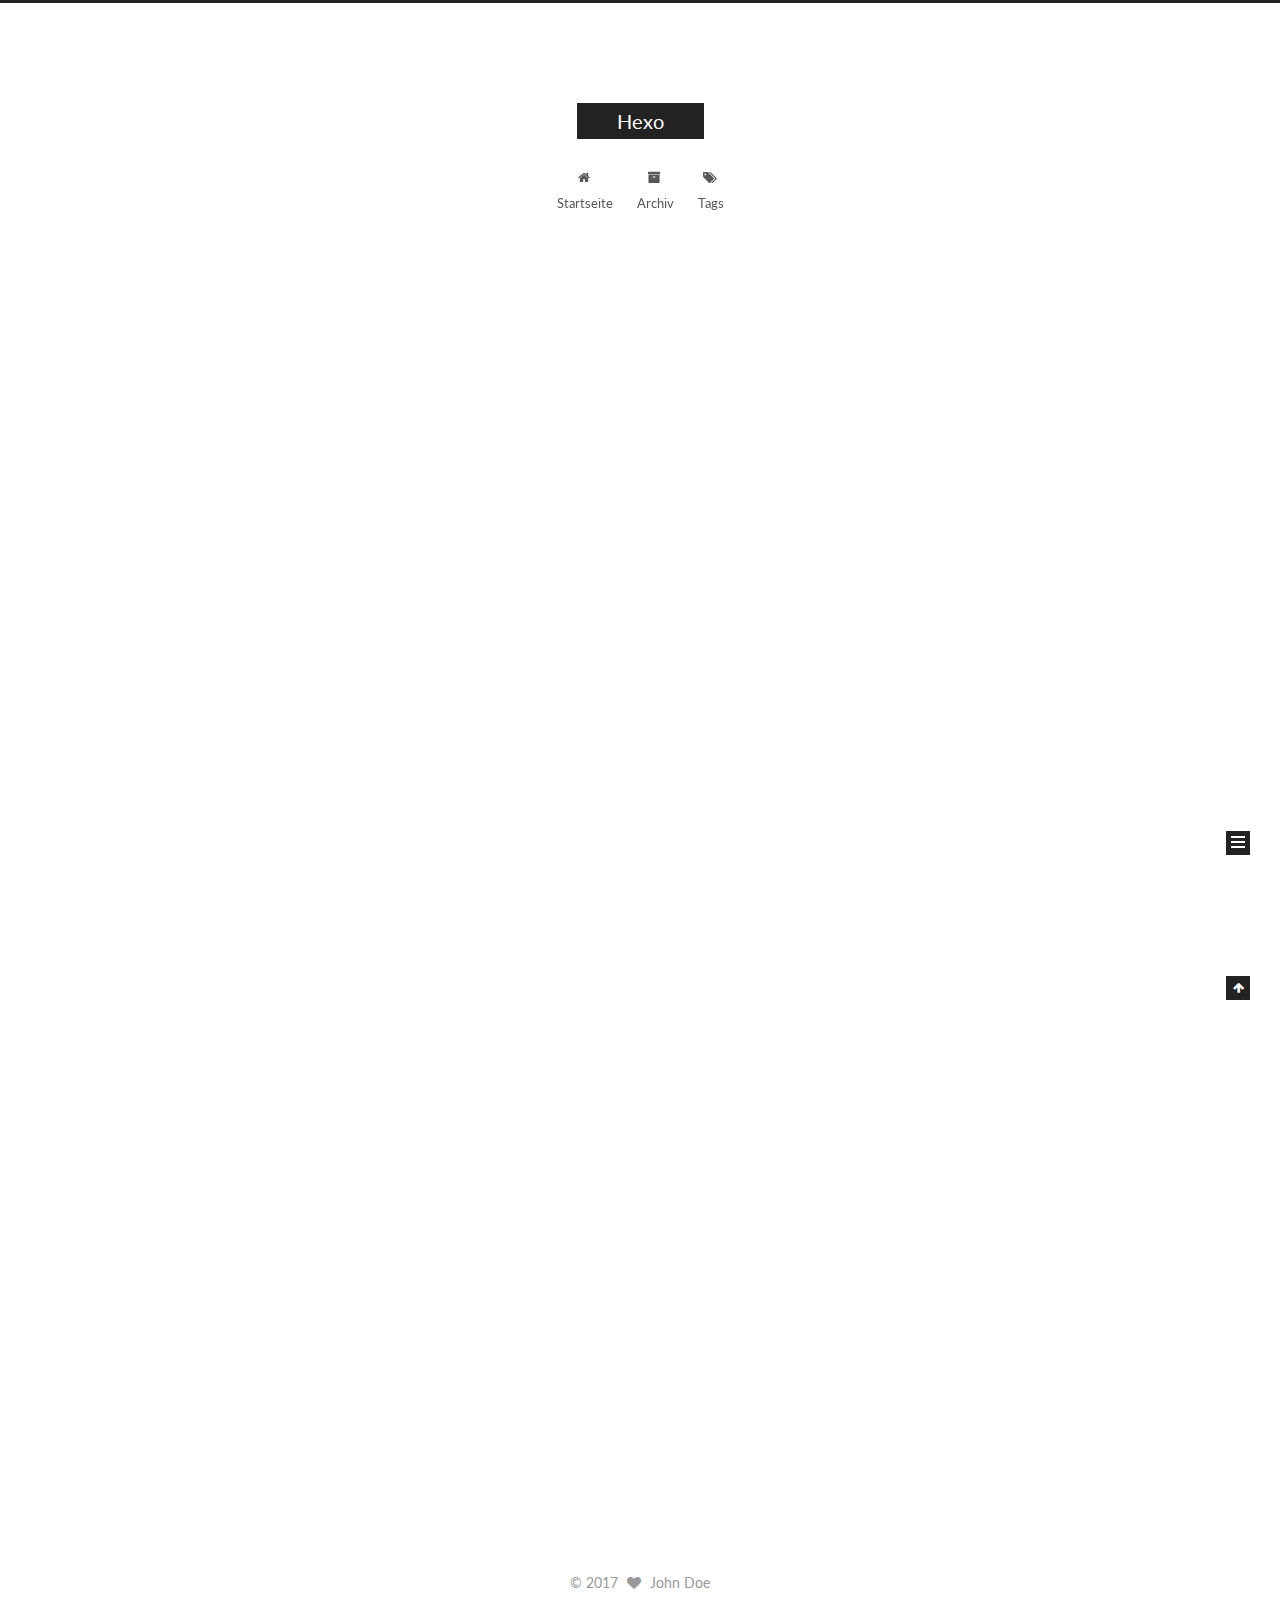
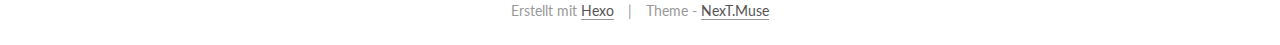
==== commit ffa10534: "Site updated: 2017-06-28 15:12:07" ====
--- a/index.html
+++ b/index.html
@@ -200,7 +200,7 @@
             
               <i class="menu-item-icon fa fa-fw fa-home"></i> <br />
             
-            Home
+            Startseite
           </a>
         </li>
       
@@ -210,7 +210,7 @@
             
               <i class="menu-item-icon fa fa-fw fa-archive"></i> <br />
             
-            Archives
+            Archiv
           </a>
         </li>
       
@@ -282,7 +282,7 @@
                 <i class="fa fa-calendar-o"></i>
               </span>
               
-                <span class="post-meta-item-text">Posted on</span>
+                <span class="post-meta-item-text">Veröffentlicht am</span>
               
               <time title="Post created" itemprop="dateCreated datePublished" datetime="2017-06-28T13:59:08+08:00">
                 2017-06-28
@@ -393,7 +393,7 @@
                 <i class="fa fa-calendar-o"></i>
               </span>
               
-                <span class="post-meta-item-text">Posted on</span>
+                <span class="post-meta-item-text">Veröffentlicht am</span>
               
               <time title="Post created" itemprop="dateCreated datePublished" datetime="2017-06-28T11:34:35+08:00">
                 2017-06-28
@@ -521,7 +521,7 @@
             <div class="site-state-item site-state-posts">
               <a href="/archives/">
                 <span class="site-state-item-count">2</span>
-                <span class="site-state-item-name">posts</span>
+                <span class="site-state-item-name">Artikel</span>
               </a>
             </div>
           
@@ -575,7 +575,7 @@
 
 
 <div class="powered-by">
-  Powered by <a class="theme-link" href="https://hexo.io">Hexo</a>
+  Erstellt mit  <a class="theme-link" href="https://hexo.io">Hexo</a>
 </div>
 
 <div class="theme-info">
--- a/css/main.css
+++ b/css/main.css
@@ -1677,7 +1677,7 @@
   width: 4px;
   height: 4px;
   border-radius: 50%;
-  background: #ffff4e;
+  background: #a3c9ff;
 }
 .links-of-blogroll {
   font-size: 13px;
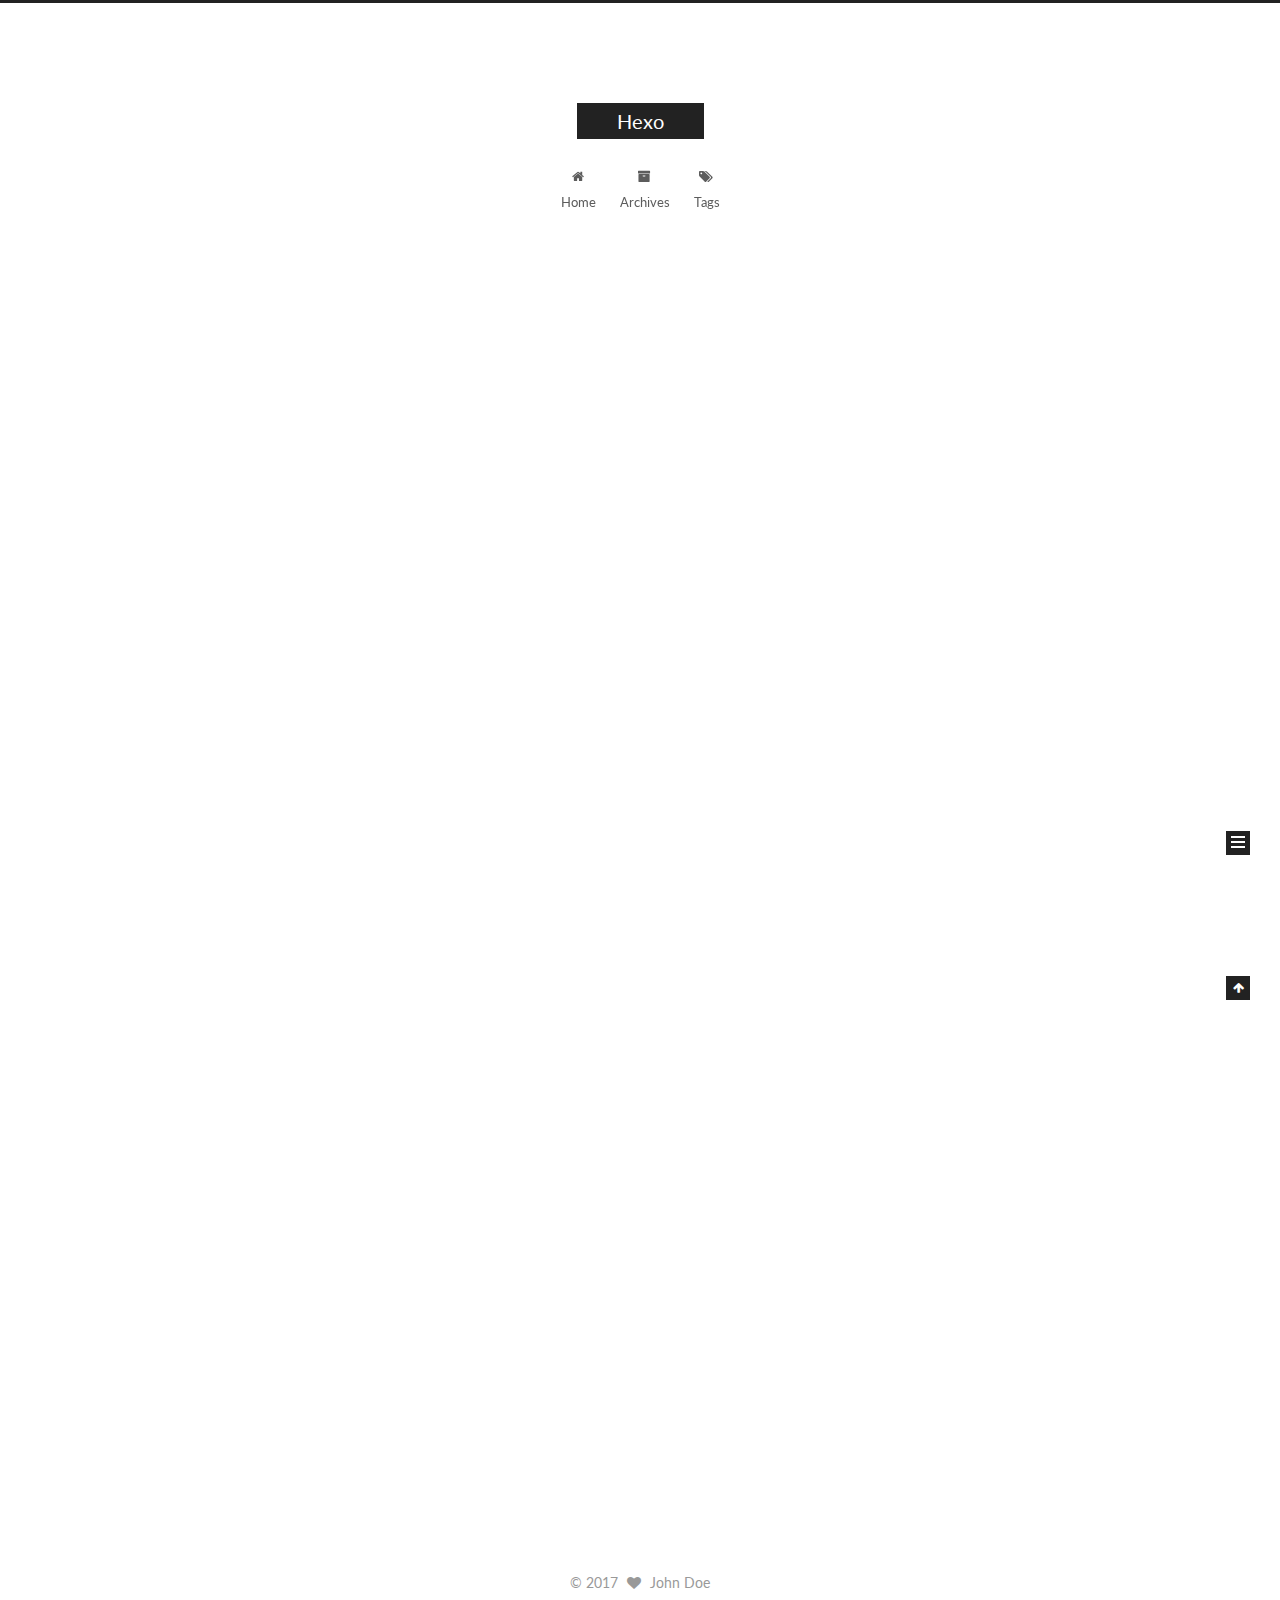
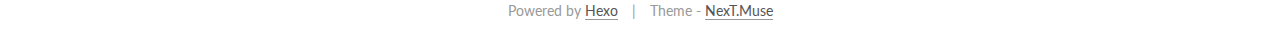
==== commit db2b796a: "Site updated: 2017-06-28 15:23:00" ====
--- a/index.html
+++ b/index.html
@@ -200,7 +200,7 @@
             
               <i class="menu-item-icon fa fa-fw fa-home"></i> <br />
             
-            Startseite
+            Home
           </a>
         </li>
       
@@ -210,7 +210,7 @@
             
               <i class="menu-item-icon fa fa-fw fa-archive"></i> <br />
             
-            Archiv
+            Archives
           </a>
         </li>
       
@@ -282,7 +282,7 @@
                 <i class="fa fa-calendar-o"></i>
               </span>
               
-                <span class="post-meta-item-text">Veröffentlicht am</span>
+                <span class="post-meta-item-text">Posted on</span>
               
               <time title="Post created" itemprop="dateCreated datePublished" datetime="2017-06-28T13:59:08+08:00">
                 2017-06-28
@@ -393,7 +393,7 @@
                 <i class="fa fa-calendar-o"></i>
               </span>
               
-                <span class="post-meta-item-text">Veröffentlicht am</span>
+                <span class="post-meta-item-text">Posted on</span>
               
               <time title="Post created" itemprop="dateCreated datePublished" datetime="2017-06-28T11:34:35+08:00">
                 2017-06-28
@@ -521,7 +521,7 @@
             <div class="site-state-item site-state-posts">
               <a href="/archives/">
                 <span class="site-state-item-count">2</span>
-                <span class="site-state-item-name">Artikel</span>
+                <span class="site-state-item-name">posts</span>
               </a>
             </div>
           
@@ -575,7 +575,7 @@
 
 
 <div class="powered-by">
-  Erstellt mit  <a class="theme-link" href="https://hexo.io">Hexo</a>
+  Powered by <a class="theme-link" href="https://hexo.io">Hexo</a>
 </div>
 
 <div class="theme-info">
--- a/css/main.css
+++ b/css/main.css
@@ -1677,7 +1677,7 @@
   width: 4px;
   height: 4px;
   border-radius: 50%;
-  background: #a3c9ff;
+  background: #ff41f4;
 }
 .links-of-blogroll {
   font-size: 13px;
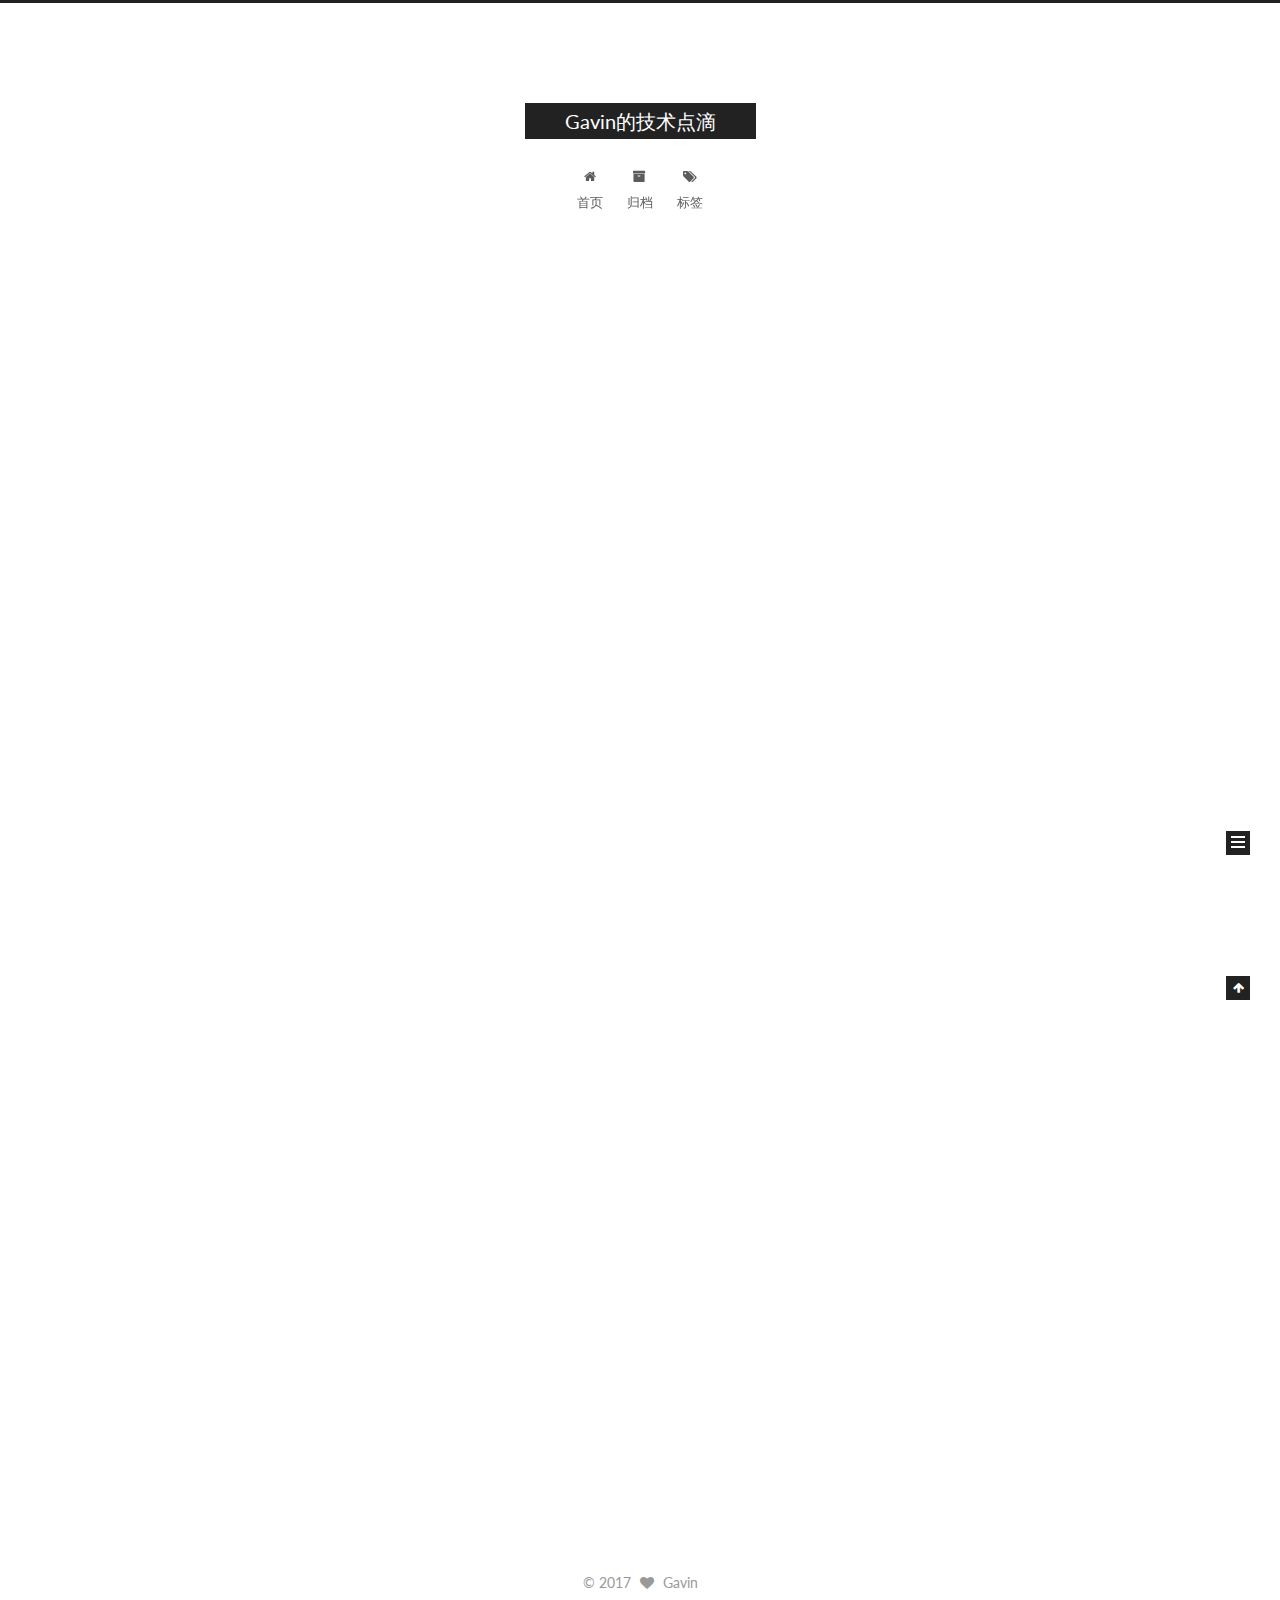
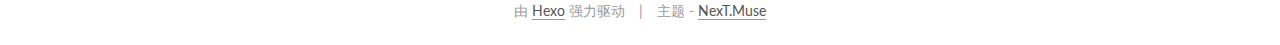
==== commit f944ebc9: "Site updated: 2017-06-28 15:28:33" ====
--- a/index.html
+++ b/index.html
@@ -5,7 +5,7 @@
   
 
 
-<html class="theme-next muse use-motion" lang="">
+<html class="theme-next muse use-motion" lang="zh-Hans">
 <head>
   <meta charset="UTF-8"/>
 <meta http-equiv="X-UA-Compatible" content="IE=edge" />
@@ -93,12 +93,15 @@
 
 
 
+<meta name="description" content="喝一天粥，敲一天钟">
 <meta property="og:type" content="website">
-<meta property="og:title" content="Hexo">
+<meta property="og:title" content="Gavin的技术点滴">
 <meta property="og:url" content="http://yoursite.com/index.html">
-<meta property="og:site_name" content="Hexo">
+<meta property="og:site_name" content="Gavin的技术点滴">
+<meta property="og:description" content="喝一天粥，敲一天钟">
 <meta name="twitter:card" content="summary">
-<meta name="twitter:title" content="Hexo">
+<meta name="twitter:title" content="Gavin的技术点滴">
+<meta name="twitter:description" content="喝一天粥，敲一天钟">
 
 
 
@@ -112,7 +115,7 @@
     motion: true,
     duoshuo: {
       userId: '0',
-      author: 'Author'
+      author: '博主'
     },
     algolia: {
       applicationID: '',
@@ -132,7 +135,7 @@
 
 
 
-  <title>Hexo</title>
+  <title>Gavin的技术点滴</title>
   
 
 
@@ -150,7 +153,7 @@
 
 </head>
 
-<body itemscope itemtype="http://schema.org/WebPage" lang="">
+<body itemscope itemtype="http://schema.org/WebPage" lang="zh-Hans">
 
   
   
@@ -170,7 +173,7 @@
     <div class="custom-logo-site-title">
       <a href="/"  class="brand" rel="start">
         <span class="logo-line-before"><i></i></span>
-        <span class="site-title">Hexo</span>
+        <span class="site-title">Gavin的技术点滴</span>
         <span class="logo-line-after"><i></i></span>
       </a>
     </div>
@@ -200,7 +203,7 @@
             
               <i class="menu-item-icon fa fa-fw fa-home"></i> <br />
             
-            Home
+            首页
           </a>
         </li>
       
@@ -210,7 +213,7 @@
             
               <i class="menu-item-icon fa fa-fw fa-archive"></i> <br />
             
-            Archives
+            归档
           </a>
         </li>
       
@@ -220,7 +223,7 @@
             
               <i class="menu-item-icon fa fa-fw fa-tags"></i> <br />
             
-            Tags
+            标签
           </a>
         </li>
       
@@ -256,13 +259,13 @@
     <link itemprop="mainEntityOfPage" href="http://yoursite.com/2017/06/28/First-Article/">
 
     <span hidden itemprop="author" itemscope itemtype="http://schema.org/Person">
-      <meta itemprop="name" content="John Doe">
+      <meta itemprop="name" content="Gavin">
       <meta itemprop="description" content="">
       <meta itemprop="image" content="/images/avatar.gif">
     </span>
 
     <span hidden itemprop="publisher" itemscope itemtype="http://schema.org/Organization">
-      <meta itemprop="name" content="Hexo">
+      <meta itemprop="name" content="Gavin的技术点滴">
     </span>
 
     
@@ -282,9 +285,9 @@
                 <i class="fa fa-calendar-o"></i>
               </span>
               
-                <span class="post-meta-item-text">Posted on</span>
+                <span class="post-meta-item-text">发表于</span>
               
-              <time title="Post created" itemprop="dateCreated datePublished" datetime="2017-06-28T13:59:08+08:00">
+              <time title="创建于" itemprop="dateCreated datePublished" datetime="2017-06-28T13:59:08+08:00">
                 2017-06-28
               </time>
             
@@ -367,13 +370,13 @@
     <link itemprop="mainEntityOfPage" href="http://yoursite.com/2017/06/28/hello-world/">
 
     <span hidden itemprop="author" itemscope itemtype="http://schema.org/Person">
-      <meta itemprop="name" content="John Doe">
+      <meta itemprop="name" content="Gavin">
       <meta itemprop="description" content="">
       <meta itemprop="image" content="/images/avatar.gif">
     </span>
 
     <span hidden itemprop="publisher" itemscope itemtype="http://schema.org/Organization">
-      <meta itemprop="name" content="Hexo">
+      <meta itemprop="name" content="Gavin的技术点滴">
     </span>
 
     
@@ -393,9 +396,9 @@
                 <i class="fa fa-calendar-o"></i>
               </span>
               
-                <span class="post-meta-item-text">Posted on</span>
+                <span class="post-meta-item-text">发表于</span>
               
-              <time title="Post created" itemprop="dateCreated datePublished" datetime="2017-06-28T11:34:35+08:00">
+              <time title="创建于" itemprop="dateCreated datePublished" datetime="2017-06-28T11:34:35+08:00">
                 2017-06-28
               </time>
             
@@ -509,10 +512,10 @@
         <div class="site-author motion-element" itemprop="author" itemscope itemtype="http://schema.org/Person">
           <img class="site-author-image" itemprop="image"
                src="/images/avatar.gif"
-               alt="John Doe" />
-          <p class="site-author-name" itemprop="name">John Doe</p>
+               alt="Gavin" />
+          <p class="site-author-name" itemprop="name">Gavin</p>
            
-              <p class="site-description motion-element" itemprop="description"></p>
+              <p class="site-description motion-element" itemprop="description">喝一天粥，敲一天钟</p>
           
         </div>
         <nav class="site-state motion-element">
@@ -521,7 +524,7 @@
             <div class="site-state-item site-state-posts">
               <a href="/archives/">
                 <span class="site-state-item-count">2</span>
-                <span class="site-state-item-name">posts</span>
+                <span class="site-state-item-name">日志</span>
               </a>
             </div>
           
@@ -570,16 +573,16 @@
   <span class="with-love">
     <i class="fa fa-heart"></i>
   </span>
-  <span class="author" itemprop="copyrightHolder">John Doe</span>
+  <span class="author" itemprop="copyrightHolder">Gavin</span>
 </div>
 
 
 <div class="powered-by">
-  Powered by <a class="theme-link" href="https://hexo.io">Hexo</a>
+  由 <a class="theme-link" href="https://hexo.io">Hexo</a> 强力驱动
 </div>
 
 <div class="theme-info">
-  Theme -
+  主题 -
   <a class="theme-link" href="https://github.com/iissnan/hexo-theme-next">
     NexT.Muse
   </a>
--- a/css/main.css
+++ b/css/main.css
@@ -1677,7 +1677,7 @@
   width: 4px;
   height: 4px;
   border-radius: 50%;
-  background: #ff41f4;
+  background: #959cff;
 }
 .links-of-blogroll {
   font-size: 13px;
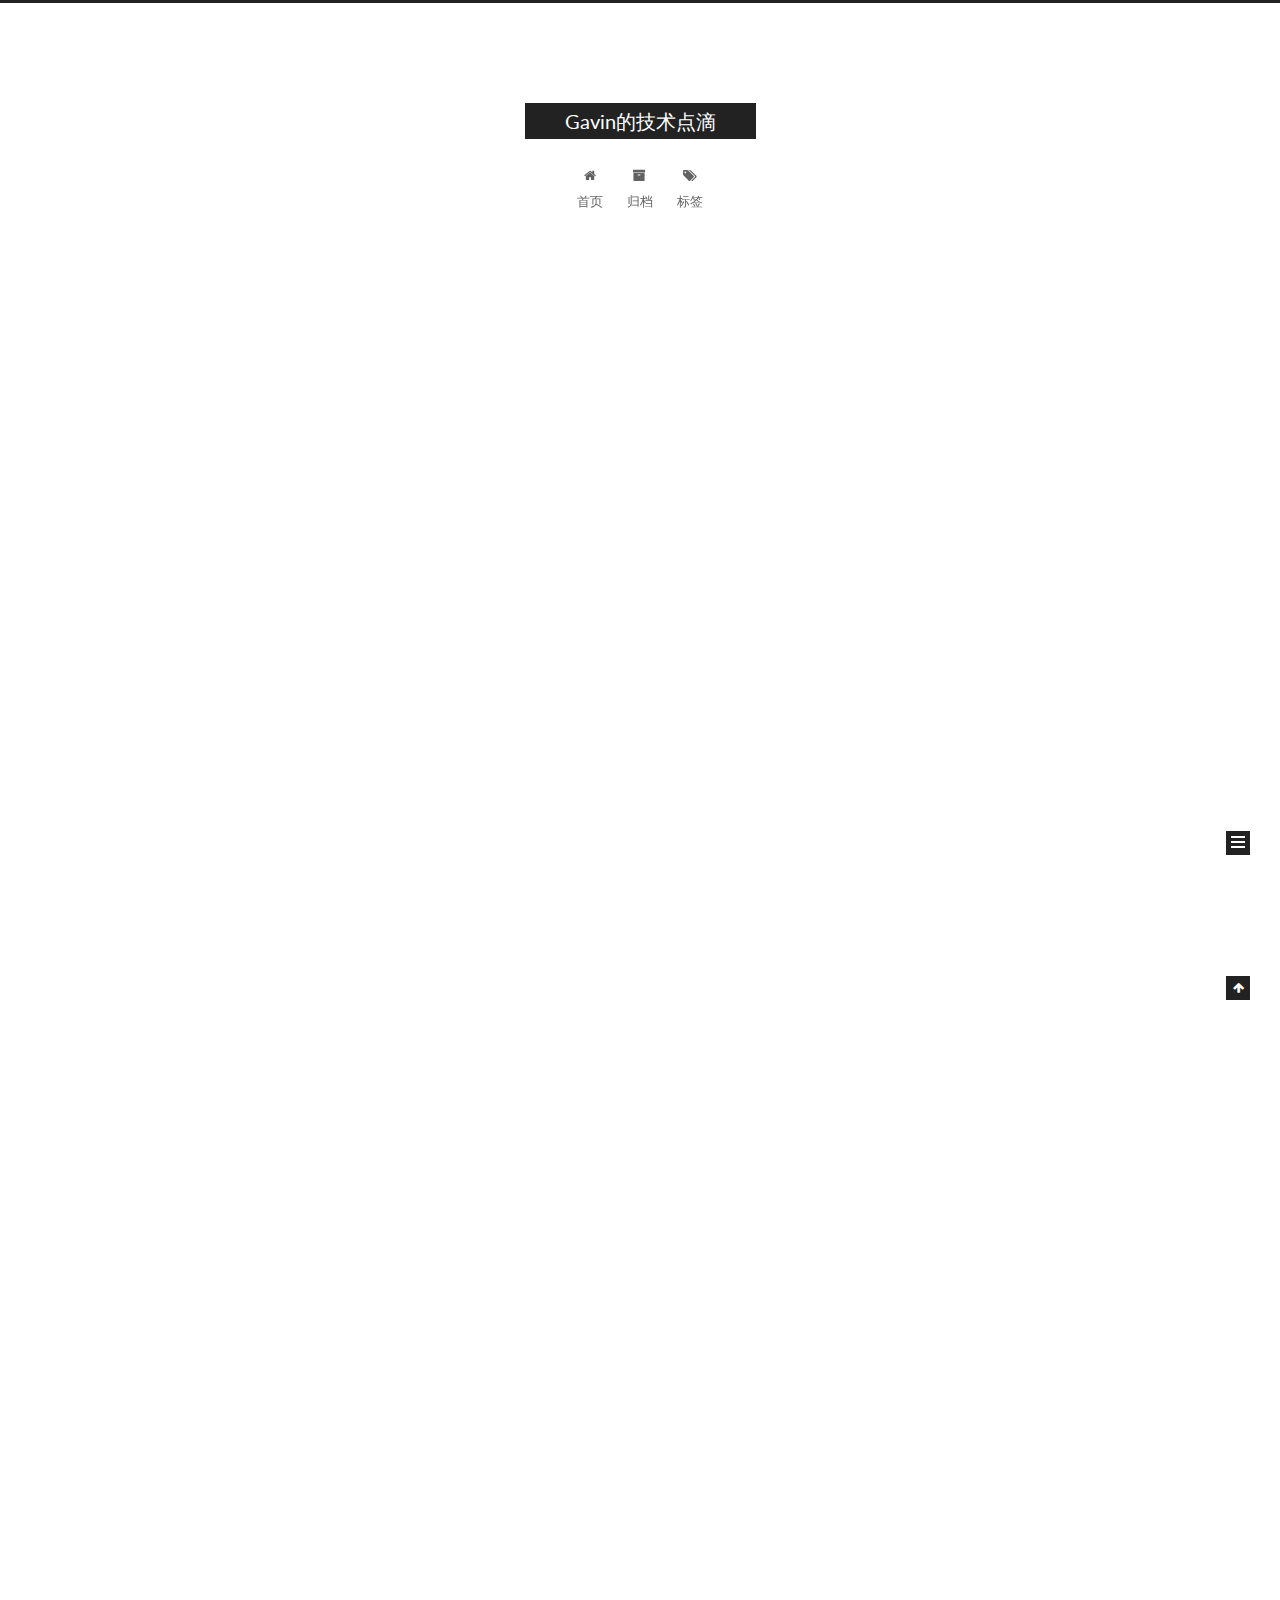
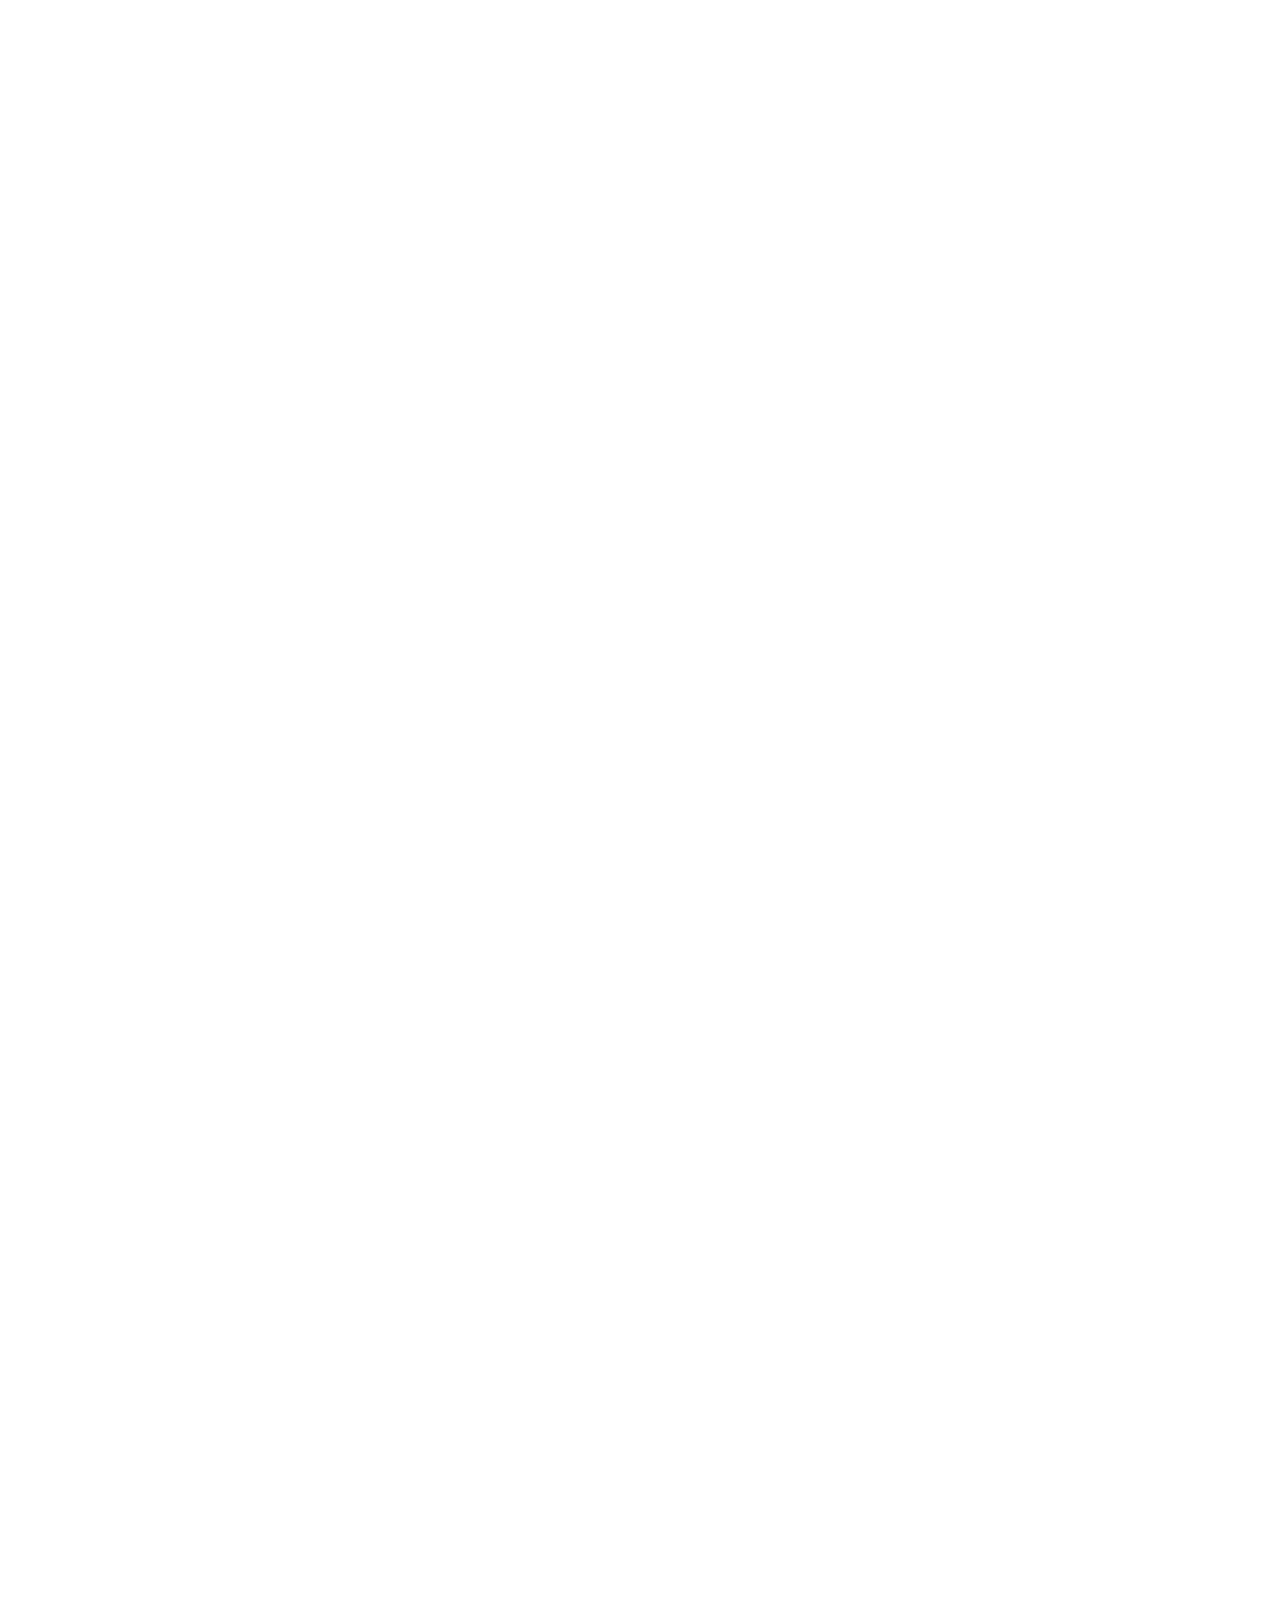
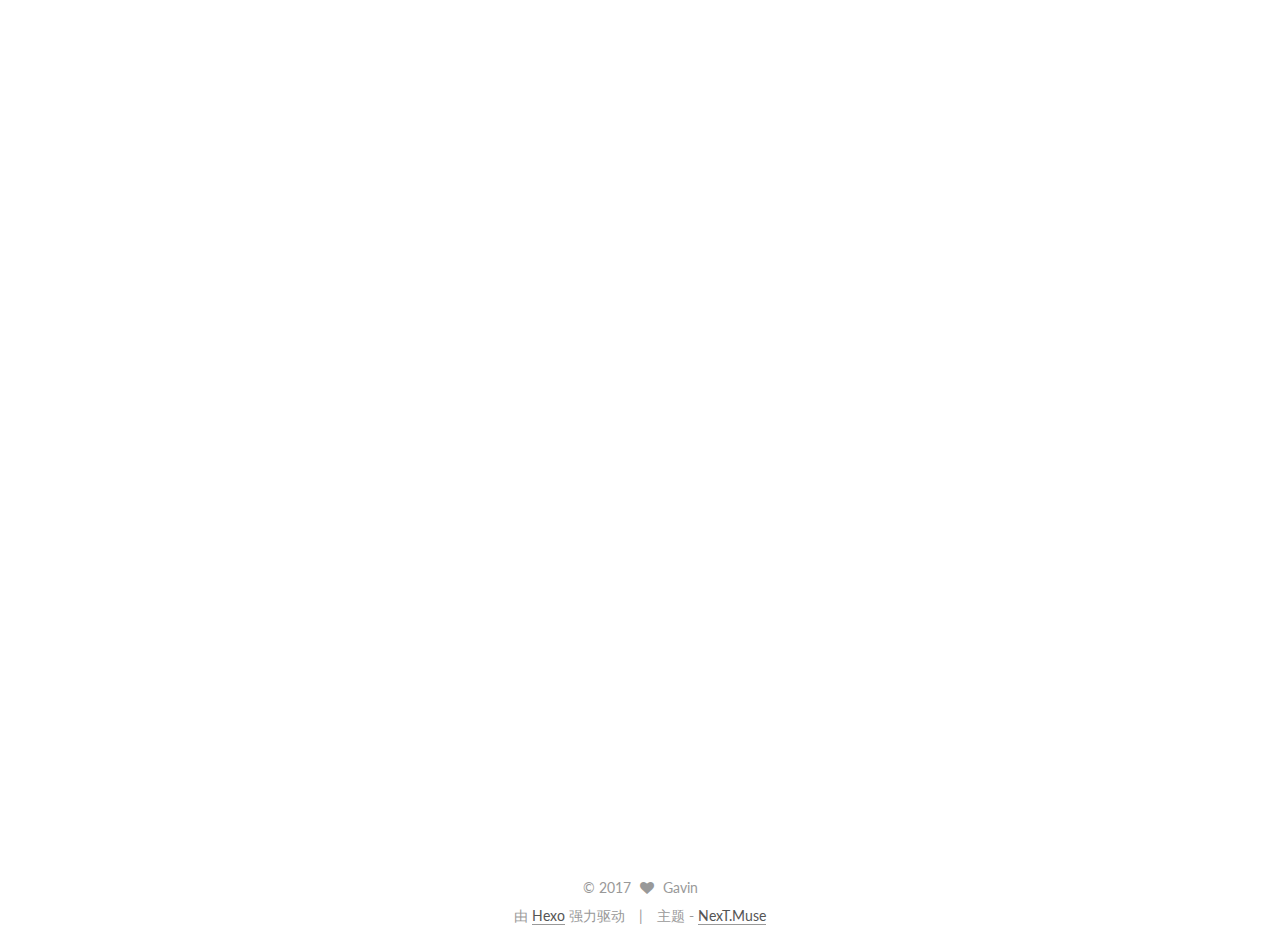
==== commit 578155de: "Site updated: 2017-07-03 15:20:53" ====
--- a/index.html
+++ b/index.html
@@ -256,7 +256,7 @@
   
 
   <article class="post post-type-normal " itemscope itemtype="http://schema.org/Article">
-    <link itemprop="mainEntityOfPage" href="http://yoursite.com/2017/06/28/First-Article/">
+    <link itemprop="mainEntityOfPage" href="http://yoursite.com/2017/07/03/AVFoundation编程指南概要/">
 
     <span hidden itemprop="author" itemscope itemtype="http://schema.org/Person">
       <meta itemprop="name" content="Gavin">
@@ -275,7 +275,7 @@
         
           <h1 class="post-title" itemprop="name headline">
                 
-                <a class="post-title-link" href="/2017/06/28/First-Article/" itemprop="url">First Article</a></h1>
+                <a class="post-title-link" href="/2017/07/03/AVFoundation编程指南概要/" itemprop="url">AVFoundation编程指南概要</a></h1>
         
 
         <div class="post-meta">
@@ -287,8 +287,8 @@
               
                 <span class="post-meta-item-text">发表于</span>
               
-              <time title="创建于" itemprop="dateCreated datePublished" datetime="2017-06-28T13:59:08+08:00">
-                2017-06-28
+              <time title="创建于" itemprop="dateCreated datePublished" datetime="2017-07-03T15:19:24+08:00">
+                2017-07-03
               </time>
             
 
@@ -324,126 +324,52 @@
       
         
           
-            
-          
-        
-      
-    </div>
-
-    <div>
-      
-    </div>
-
-    <div>
-      
-    </div>
-
-    <div>
-      
-    </div>
-
-    <footer class="post-footer">
-      
-
-      
-
-      
-
-      
-      
-        <div class="post-eof"></div>
-      
-    </footer>
-  </article>
-
-
-    
-      
-
-  
-
-  
-  
-  
-
-  <article class="post post-type-normal " itemscope itemtype="http://schema.org/Article">
-    <link itemprop="mainEntityOfPage" href="http://yoursite.com/2017/06/28/hello-world/">
-
-    <span hidden itemprop="author" itemscope itemtype="http://schema.org/Person">
-      <meta itemprop="name" content="Gavin">
-      <meta itemprop="description" content="">
-      <meta itemprop="image" content="/images/avatar.gif">
-    </span>
-
-    <span hidden itemprop="publisher" itemscope itemtype="http://schema.org/Organization">
-      <meta itemprop="name" content="Gavin的技术点滴">
-    </span>
-
-    
-      <header class="post-header">
-
-        
-        
-          <h1 class="post-title" itemprop="name headline">
-                
-                <a class="post-title-link" href="/2017/06/28/hello-world/" itemprop="url">Hello World</a></h1>
-        
-
-        <div class="post-meta">
-          <span class="post-time">
-            
-              <span class="post-meta-item-icon">
-                <i class="fa fa-calendar-o"></i>
-              </span>
-              
-                <span class="post-meta-item-text">发表于</span>
-              
-              <time title="创建于" itemprop="dateCreated datePublished" datetime="2017-06-28T11:34:35+08:00">
-                2017-06-28
-              </time>
-            
-
-            
-
-            
-          </span>
-
-          
-
-          
-            
-          
-
-          
-          
-
-          
-
-          
-
-          
-
-        </div>
-      </header>
-    
-
-    <div class="post-body" itemprop="articleBody">
-
-      
-      
-
-      
-        
-          
-            <p>Welcome to <a href="https://hexo.io/" target="_blank" rel="external">Hexo</a>! This is your very first post. Check <a href="https://hexo.io/docs/" target="_blank" rel="external">documentation</a> for more info. If you get any problems when using Hexo, you can find the answer in <a href="https://hexo.io/docs/troubleshooting.html" target="_blank" rel="external">troubleshooting</a> or you can ask me on <a href="https://github.com/hexojs/hexo/issues" target="_blank" rel="external">GitHub</a>.</p>
-<h2 id="Quick-Start"><a href="#Quick-Start" class="headerlink" title="Quick Start"></a>Quick Start</h2><h3 id="Create-a-new-post"><a href="#Create-a-new-post" class="headerlink" title="Create a new post"></a>Create a new post</h3><figure class="highlight bash"><table><tr><td class="gutter"><pre><div class="line">1</div></pre></td><td class="code"><pre><div class="line">$ hexo new <span class="string">"My New Post"</span></div></pre></td></tr></table></figure>
-<p>More info: <a href="https://hexo.io/docs/writing.html" target="_blank" rel="external">Writing</a></p>
-<h3 id="Run-server"><a href="#Run-server" class="headerlink" title="Run server"></a>Run server</h3><figure class="highlight bash"><table><tr><td class="gutter"><pre><div class="line">1</div></pre></td><td class="code"><pre><div class="line">$ hexo server</div></pre></td></tr></table></figure>
-<p>More info: <a href="https://hexo.io/docs/server.html" target="_blank" rel="external">Server</a></p>
-<h3 id="Generate-static-files"><a href="#Generate-static-files" class="headerlink" title="Generate static files"></a>Generate static files</h3><figure class="highlight bash"><table><tr><td class="gutter"><pre><div class="line">1</div></pre></td><td class="code"><pre><div class="line">$ hexo generate</div></pre></td></tr></table></figure>
-<p>More info: <a href="https://hexo.io/docs/generating.html" target="_blank" rel="external">Generating</a></p>
-<h3 id="Deploy-to-remote-sites"><a href="#Deploy-to-remote-sites" class="headerlink" title="Deploy to remote sites"></a>Deploy to remote sites</h3><figure class="highlight bash"><table><tr><td class="gutter"><pre><div class="line">1</div></pre></td><td class="code"><pre><div class="line">$ hexo deploy</div></pre></td></tr></table></figure>
-<p>More info: <a href="https://hexo.io/docs/deployment.html" target="_blank" rel="external">Deployment</a></p>
+            <h1 id="AVFoundation简介"><a href="#AVFoundation简介" class="headerlink" title="AVFoundation简介"></a>AVFoundation简介</h1><p>AVFoundation是为数几个可以用来制作以及播放基于时间的可视化媒体数据的框架。 它提供了一个OC接口能够让你更加细致的处理基于时间的可视化媒体数据。举个例子，它可以用来检测，制作，编辑以及重编码媒体文件。你可以在实时捕捉和播放的时候获得输入流以及进行一些额外的操作。</p>
+<p>图一<br><img src="http://os8zk81ed.bkt.clouddn.com/frameworksBlockDiagram_2x.png" alt="image"></p>
+<p>图二<br><img src="http://os8zk81ed.bkt.clouddn.com/frameworksBlockDiagramOSX_2x.png" alt="image"></p>
+<p> 你通常可以运用最高的抽象层来完成你以下所要做的操作</p>
+<ol>
+<li>如果你仅仅想播放影片，请用AVKit框架。</li>
+<li>在iOS端，如果你想最小限度对录像进行控制，请用UIKit框架(UIImagePickerController)</li>
+</ol>
+<p>注意，当你运用AVFoundation的时候，一些基本数据结构包括时间相关的数据结构以及一些用来捕获和描述媒体文件的抽象对象都是声明在Core Media framework。          </p>
+<h2 id="概要"><a href="#概要" class="headerlink" title="概要"></a>概要</h2><p>在AVFoundation框架中，主要有两个方面，一个是和视频有关的接口，一个是和音频有关的接口。一些以前的音频相关类提供了一些基础的处理音频的方式。而这些信息可以通过<strong>多媒体编程指南</strong>来获取。</p>
+<ul>
+<li>为了播放声音文件你可以运用<a href="https://developer.apple.com/documentation/avfoundation/avaudioplayer" target="_blank" rel="external">AVAudioPlayer</a></li>
+<li>为了录制音频你可以运用<a href="https://developer.apple.com/documentation/avfoundation/avaudiorecorder" target="_blank" rel="external">AVAudioRecorder</a></li>
+</ul>
+<p>你也可以通过查看<a href="https://developer.apple.com/library/content/documentation/Audio/Conceptual/AudioSessionProgrammingGuide/Introduction/Introduction.html#//apple_ref/doc/uid/TP40007875" target="_blank" rel="external">Audio Session Programming Guide</a>来运用<a href="https://developer.apple.com/documentation/avfoundation/avaudiosession" target="_blank" rel="external">AVAudioSession</a>配置程序中的音频的行为。</p>
+<h3 id="展示和操作媒体"><a href="#展示和操作媒体" class="headerlink" title="展示和操作媒体"></a>展示和操作媒体</h3><p>在AVFoundation框架中展示媒体的最基本的类是AVAsset。框架设计也是以这个类为基础的。了解它的结构组成有助于帮助你更好的理解AVFoundation框架是如何运行的。一个AVAsset实例是一个集合展示，它包括了一个或者多个媒体数据的的组合(音频轨和视频轨)。 它提供了这个组合从总体上来看的一些属性信息如标题，时长，大小等等。AVAsset 并不是一个具体的包含这些信息的类，它是一个超类，通常从媒体路径来创建它的子类或者创建一个新的媒体组合。</p>
+<p>每一个包含在资源(asset)中的单独媒体片段都是一个独立的类型被称作轨道(track)。通俗点说，一个轨道代表音频组成部分另一个代表视频组成部分。在一个复杂的组合中可能含有多种重复的音轨和视频轨，资源还包括元数据。<br>在AVFoundation框架中一个重要的概念就是初始化一个资源或者轨道并不意味着它立即就可以使用。它还要求了一些时间来计算这个资源或者轨道的时长(如一个MP3文件可能并不包含这些概要信息),你不能通过阻塞当前线程来计算这些值，而是通过block异步的获取这些信息。</p>
+<h3 id="播放"><a href="#播放" class="headerlink" title="播放"></a>播放</h3><p>你可以运用框架通过多种复杂的方式来管理一个资源的播放。为了完成这一点，框架将资源本身分成了几种状态。例如你可以用不同的方式提取一段资源相同的时间的两段不同的片段来播放。资源的状态呈现是由一个叫做<em>play item</em> 对象来管理的。每一个资源的轨道状态是由<em>player item track</em>对象管理的。运用<em>play item</em> 对象和<em>player item trac</em>对象你可以设置展示部分的大小，设置在播放期间音频的参数以及视频组成部分的配置甚至可以禁止资源某个部分展示。</p>
+<p>你可以用一个player对象来播放 player items.一个player指的是 Core Animation 层。最终你可以用一个播放队列来安排一系列 player对象。</p>
+<h3 id="读写以及重编码资源"><a href="#读写以及重编码资源" class="headerlink" title="读写以及重编码资源"></a>读写以及重编码资源</h3><p>框架允许你通过不同的方式来创建一个资源新的表现形式。同时你也可以重编码一段存在的资源。在iOS4.1之后你可以操作资源的内容然后将操作结果以一个新的资源的存储。</p>
+<p>你可以用 <em>exprt session</em> 来用一个预先设置好的配置来重编码一个资源。在iOS4.1之后 如果你想控制更多的转化信息，那么可以运用asset reader 和 asset writer 对象来转变一个资源。运用这些对象你可以做到以下的事情。如选择那段轨道作为输出对象。设置你自己的输出格式以及在转变过程中修改资源。</p>
+<p>如果你想展示一段音频的波形视图，你可以用一个 asset writer 对象来读取资源的音频轨道。</p>
+<h3 id="缩略图"><a href="#缩略图" class="headerlink" title="缩略图"></a>缩略图</h3><p>你可以通过你想生成缩略图的asset来初始化一个 <a href="https://developer.apple.com/documentation/avfoundation/avassetimagegenerator" target="_blank" rel="external">AVAssetImageGenerator</a>实例来生成正在播放的视频的缩略图。 <em>AVAssetImageGenerator</em>可以通过视频轨道来生成图片。</p>
+<h3 id="编辑"><a href="#编辑" class="headerlink" title="编辑"></a>编辑</h3><p>框架运用 <em>compositions</em> 从一些媒体片段(一个或多个视频轨道和音频轨道)来创建新的资源. 你可以用可变的<em>composition</em> 来添加，移除轨道或者调解他们的临时顺序。你同时也可以调节音频轨道音量以及音量的缓慢变化；设置视频轨道的透明度以及渐变。一个composition 是以媒体片段的方式存储在内存中的。当你想导出的时候，你可以运用 <em>export session</em>。</p>
+<p>你还可以运用 <em>asset writer</em> 对象从一段样本缓冲或者静态图片来创建资源。</p>
+<h3 id="静态图片以及视频媒体捕捉"><a href="#静态图片以及视频媒体捕捉" class="headerlink" title="静态图片以及视频媒体捕捉"></a>静态图片以及视频媒体捕捉</h3><p>capture session 是用来管理从摄像头以及麦克风捕捉数据的管理类。一个 capture session是用来协调从输入设备得到的数据流和输出到外部文件的输出流。即使会话在运行中你也可以为一个单独的会话(session)配置不同的输入和输出。你可以给session 发送消息来控制数据流的开始和关闭。</p>
+<p>另外，你可以创建<em>preview layer</em>实例对象来展示用户正在录制的内容。</p>
+<h2 id="在AVFoundation中的并发程序设计"><a href="#在AVFoundation中的并发程序设计" class="headerlink" title="在AVFoundation中的并发程序设计"></a>在AVFoundation中的并发程序设计</h2><p>在AVFoundation框架中的回调包括 blocks,key-value observers,和notification，这些处理并不需要特殊的线程和队列，AVFoundation 自身在内部已经处理了在线程和队列索要做的操作了。<br>使用通知和线程通常有以下两种方式：</p>
+<ul>
+<li>UI部分的通知发生在主线程。</li>
+<li>类方法或实例方法要求你创建或者指定通知即将返回的线程。</li>
+</ul>
+<p>除了这两种方式(其中包括文档中所说明的部分)。你不能假设一个通知即将在任何其他线程返回。</p>
+<p>如果你正在写一个多线程程序。你可以用NSTread的方法:<a href="https://developer.apple.com/documentation/foundation/nsthread/1408455-ismainthread" target="_blank" rel="external">isMainThread</a> 或者 <em>[[NSThread currentThread] isEqual:&lt;#A stored thread reference#&gt;]</em> 来测试调用的线程是不是你希望你的操作运行的线程。你可用<a href="https://developer.apple.com/documentation/objectivec/nsobject/1414900-performselector" target="_blank" rel="external">performSelectorOnMainThread:withObject:waitUntilDone:</a> 和<a href="https://developer.apple.com/documentation/objectivec/nsobject/1417922-perform" target="_blank" rel="external">performSelector:onThread:withObject:waitUntilDone:modes:</a>直接发送消息给相关线程，你要么用<a href="https://developer.apple.com/documentation/dispatch/1453057-dispatch_async" target="_blank" rel="external">dispatch_async</a>来“跳跃”你的block运行在指定线程。要么UI任务指定主线程或者执行并发操作的队列。想要得到更多并发操作的信息，可以参考<a href="https://developer.apple.com/library/content/documentation/General/Conceptual/ConcurrencyProgrammingGuide/Introduction/Introduction.html#//apple_ref/doc/uid/TP40008091" target="_blank" rel="external">Concurrency Programming Guide</a>，如果想要了解更多关于block的信息，可以查看 <a href="https://developer.apple.com/library/content/documentation/Cocoa/Conceptual/Blocks/Articles/00_Introduction.html#//apple_ref/doc/uid/TP40007502" target="_blank" rel="external">Blocks Programming Topics.</a> 这个示例代码<a href="https://developer.apple.com/library/content/samplecode/AVCam/Introduction/Intro.html#//apple_ref/doc/uid/DTS40010112" target="_blank" rel="external">AVCam-iOS: Using AVFoundation to Capture Images and Movies</a> 运用到所有框架的知识，并且还示范了框架中所遇到的线程和队列用法。</p>
+<h1 id="要求"><a href="#要求" class="headerlink" title="要求"></a>要求</h1><p>AVFoundation 是一个高级Cocoa框架，为了能够更好的掌握，你必须知道一下的知识点</p>
+<ul>
+<li>全面的了解基本的Cocoa 开发工具和技术</li>
+<li>基本了解blocks</li>
+<li>基本了解key-value coding 和 key-value observing </li>
+<li>对Core Animation(查看<a href="https://developer.apple.com/library/content/documentation/Cocoa/Conceptual/CoreAnimation_guide/Introduction/Introduction.html#//apple_ref/doc/uid/TP40004514" target="_blank" rel="external">Core Animation Programming Guide</a>) 有个基本了解对学习<strong>播放</strong>很有帮助。想对<strong>播放</strong>有更基础的了解，可以查看<a href="https://developer.apple.com/documentation/avkit" target="_blank" rel="external">AVKit Framework Reference</a>。</li>
+</ul>
+<h1 id="实例代码"><a href="#实例代码" class="headerlink" title="实例代码"></a>实例代码</h1><p>这些示例代码中有两个可以让你更好的理解和实现摄像头捕捉功能。</p>
+<p><a href="https://developer.apple.com/library/content/samplecode/AVCam/Introduction/Intro.html#//apple_ref/doc/uid/DTS40010112" target="_blank" rel="external">AVCam-iOS: Using AVFoundation to Capture Images and Movies</a> 对摄像头功能的实现是一个比较全面的示例代码，它注释比较全面并且涵盖了主要的功能点。</p>
+<p><a href="https://developer.apple.com/library/content/samplecode/AVCamManual/Introduction/Intro.html#//apple_ref/doc/uid/TP40014578" target="_blank" rel="external">AVCamManual: Extending AVCam to Use Manual Capture API</a> 是一个导向性的程序代码示例。<br>他通过摄像头控制来完成摄像头的主要功能。他同样也很全面。对于创建多控制摄像头的程序提供了一个范例的作用.</p>
+<p><a href="https://developer.apple.com/library/content/samplecode/RosyWriter/Introduction/Intro.html#//apple_ref/doc/uid/DTS40011110" target="_blank" rel="external">RosyWriter</a> 示范了实时帧过程以及如何更好对视频内容增加滤镜效果。这是一个基本开发要求。这个实例对此作了很好的阐述。</p>
+<p><a href="https://developer.apple.com/library/content/samplecode/AVLocationPlayer/Introduction/Intro.html#//apple_ref/doc/uid/TP40014495" target="_blank" rel="external">AVLocationPlayer: Using AVFoundation Metadata Reading APIs</a> 示范了如何使用元数据(metadata)API.</p>
 
           
         
@@ -523,7 +449,7 @@
           
             <div class="site-state-item site-state-posts">
               <a href="/archives/">
-                <span class="site-state-item-count">2</span>
+                <span class="site-state-item-count">1</span>
                 <span class="site-state-item-name">日志</span>
               </a>
             </div>
--- a/css/main.css
+++ b/css/main.css
@@ -1677,7 +1677,7 @@
   width: 4px;
   height: 4px;
   border-radius: 50%;
-  background: #959cff;
+  background: #957eff;
 }
 .links-of-blogroll {
   font-size: 13px;
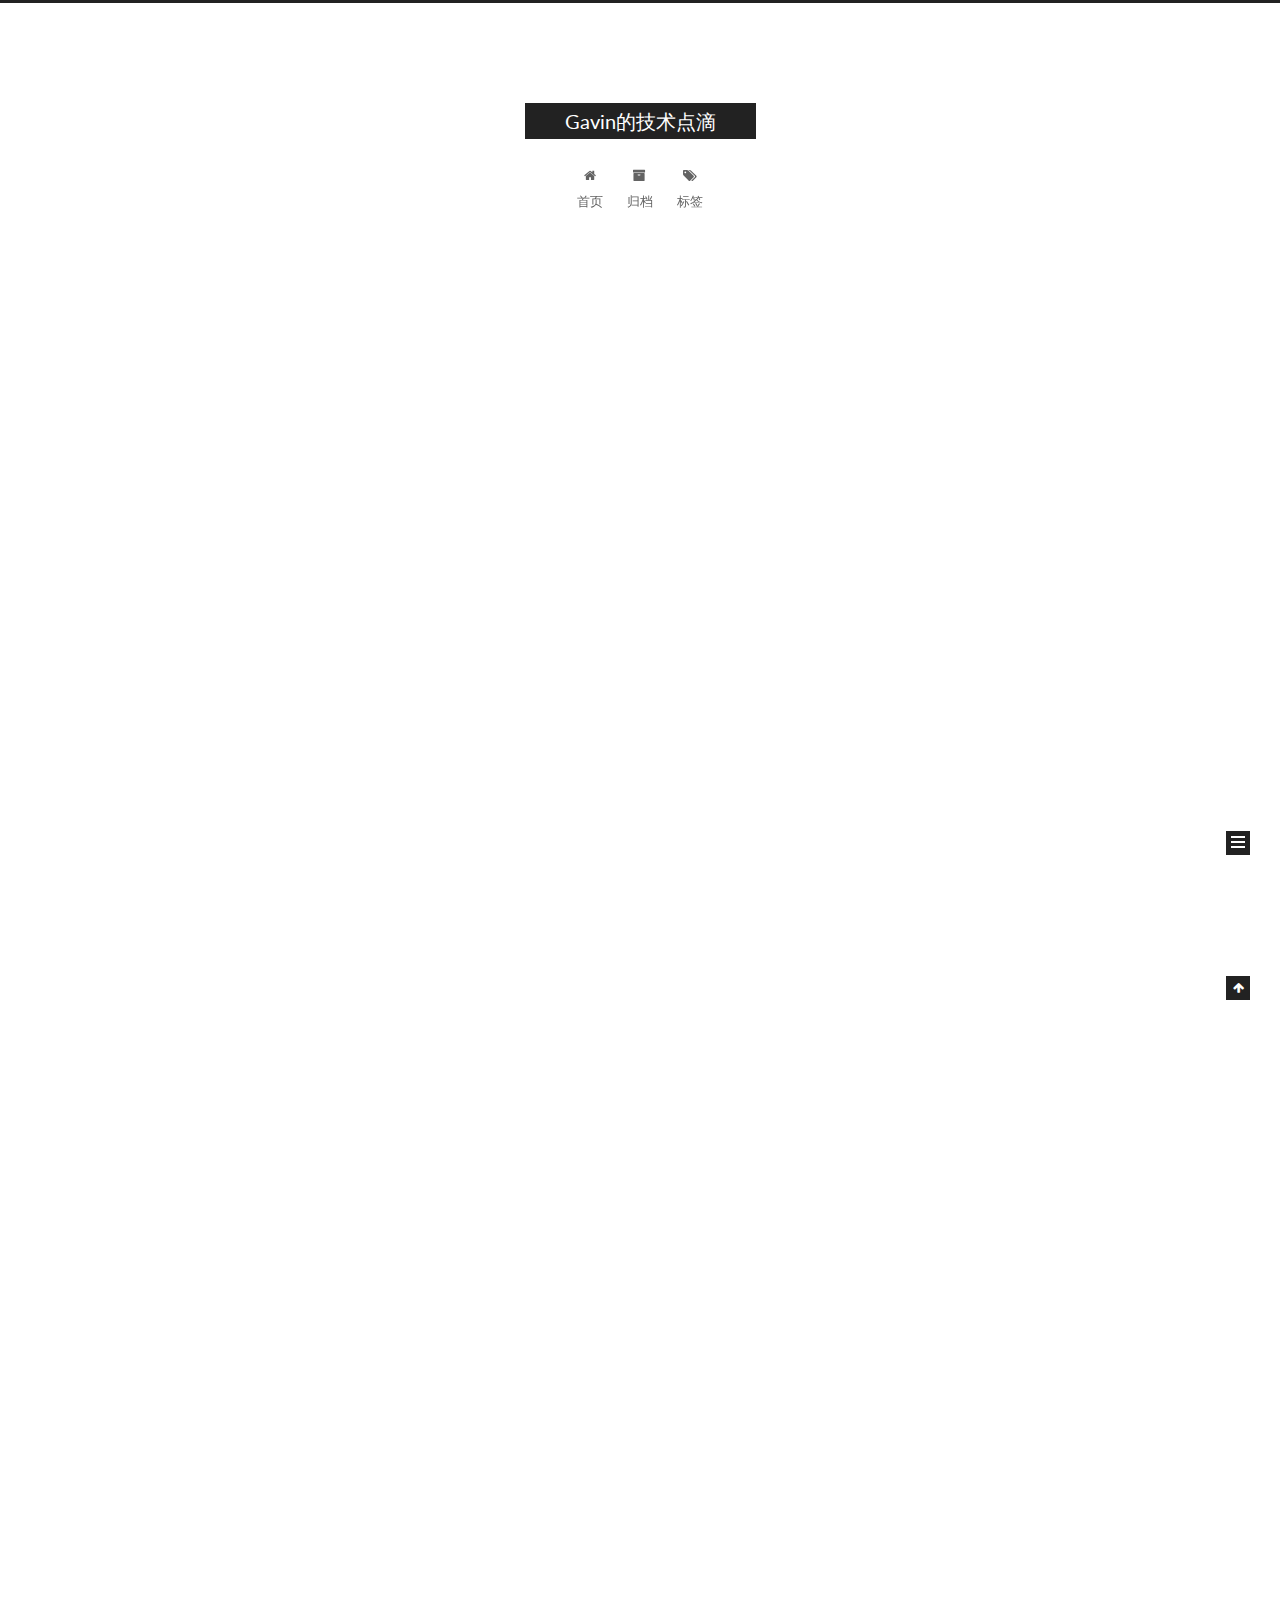
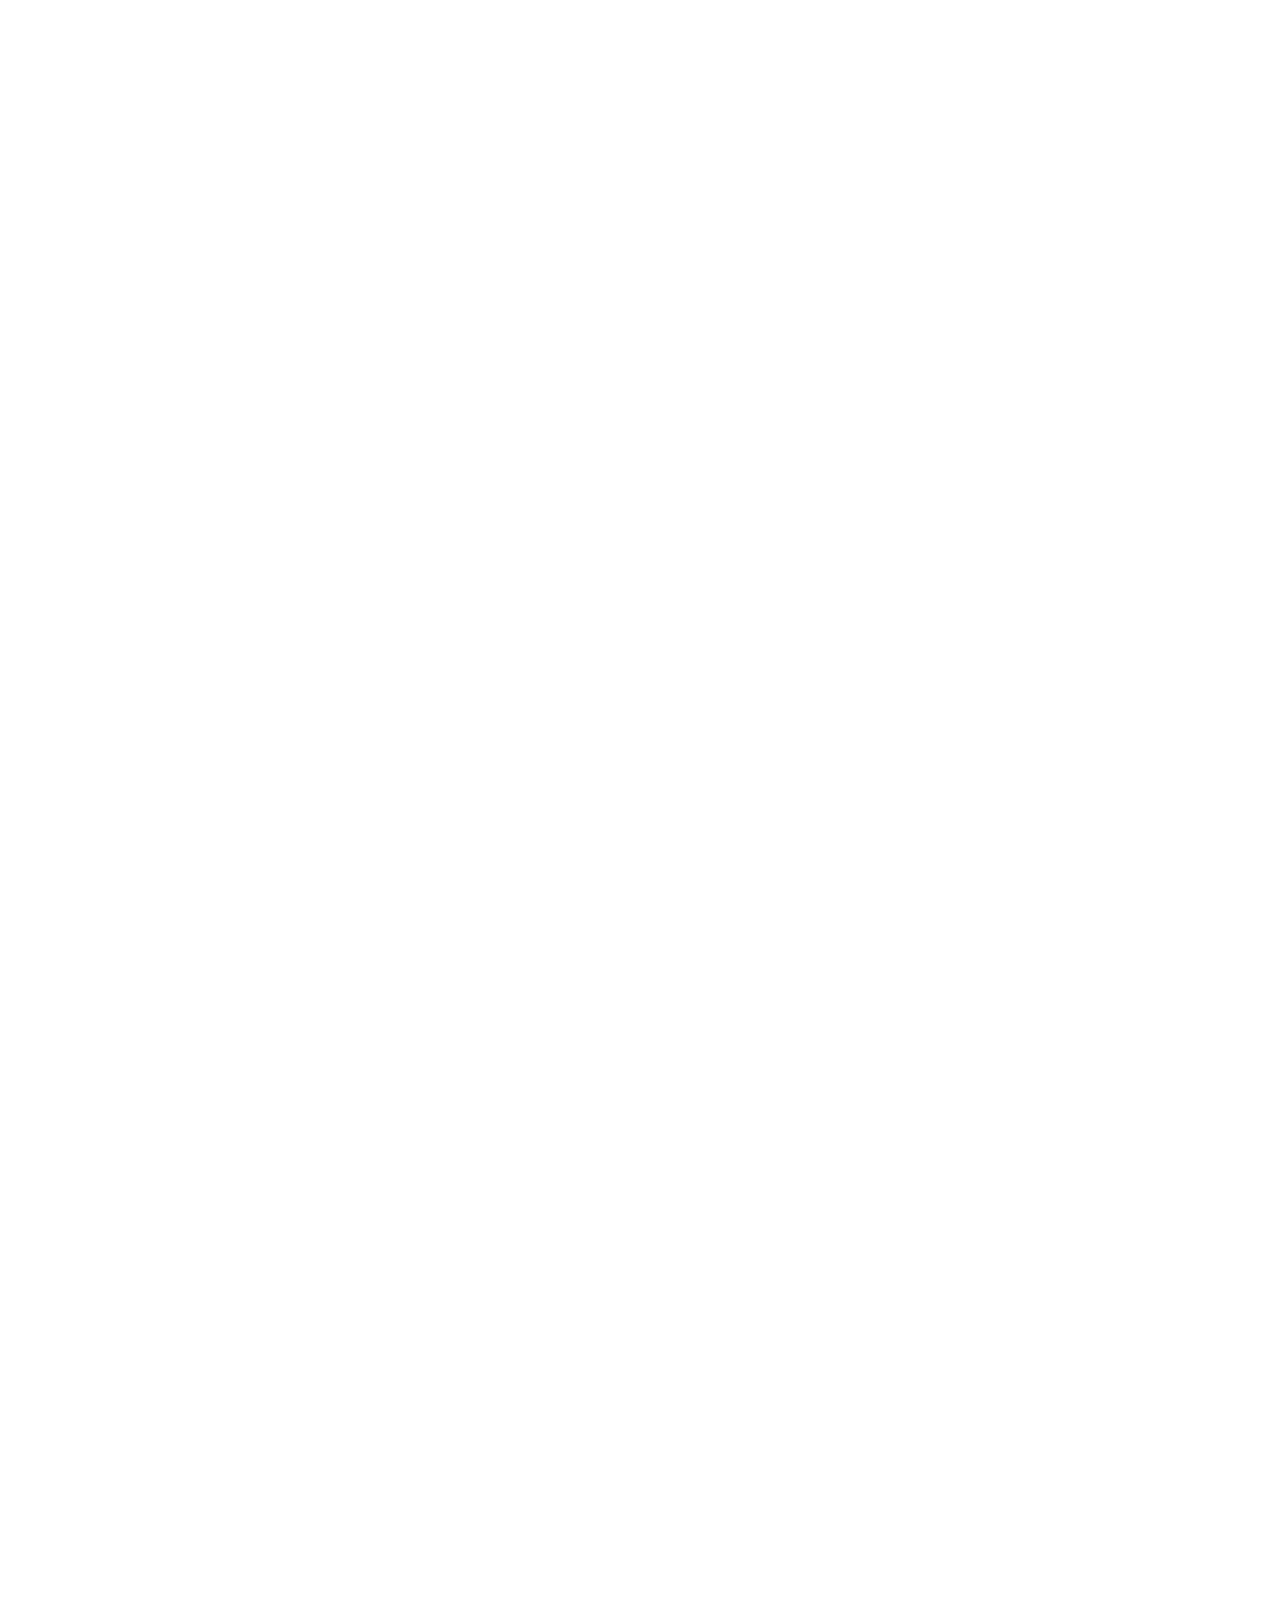
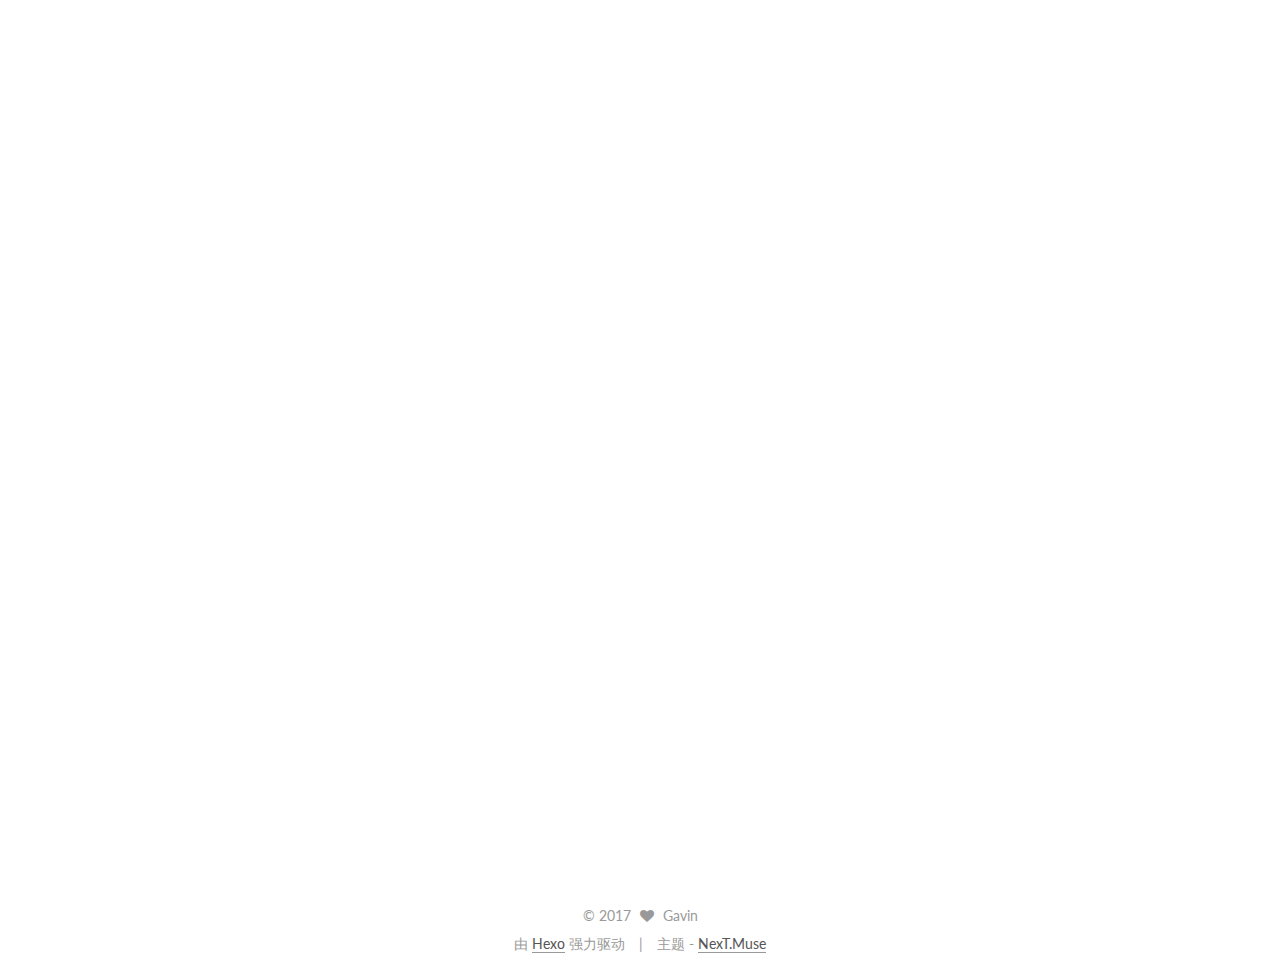
==== commit 9a86155d: "Site updated: 2017-07-03 15:40:41" ====
--- a/index.html
+++ b/index.html
@@ -324,7 +324,7 @@
       
         
           
-            <h1 id="AVFoundation简介"><a href="#AVFoundation简介" class="headerlink" title="AVFoundation简介"></a>AVFoundation简介</h1><p>AVFoundation是为数几个可以用来制作以及播放基于时间的可视化媒体数据的框架。 它提供了一个OC接口能够让你更加细致的处理基于时间的可视化媒体数据。举个例子，它可以用来检测，制作，编辑以及重编码媒体文件。你可以在实时捕捉和播放的时候获得输入流以及进行一些额外的操作。</p>
+            <h1 id="AVFoundation简介"><a href="#AVFoundation简介" class="headerlink" title="AVFoundation简介"></a>AVFoundation简介</h1><p>AVFoundation是为数几个可以用来制作以及播放基于时间的可视化媒体数据的框架。 它提供了一个OC接口能够让你更加细致的处理基于时间的可视化媒体数据。举个例子，它可以用来检测，制作，编辑以及重编码媒体文件。你可以在实时捕捉和播放的时候获得输入流以及进行一些额外的操作。图一显示了AVFoundation在iOS端的框架位置。图二展示了其在OS X端的框架位置。</p>
 <p>图一<br><img src="http://os8zk81ed.bkt.clouddn.com/frameworksBlockDiagram_2x.png" alt="image"></p>
 <p>图二<br><img src="http://os8zk81ed.bkt.clouddn.com/frameworksBlockDiagramOSX_2x.png" alt="image"></p>
 <p> 你通常可以运用最高的抽象层来完成你以下所要做的操作</p>
--- a/css/main.css
+++ b/css/main.css
@@ -1677,7 +1677,7 @@
   width: 4px;
   height: 4px;
   border-radius: 50%;
-  background: #957eff;
+  background: #52b9ff;
 }
 .links-of-blogroll {
   font-size: 13px;
